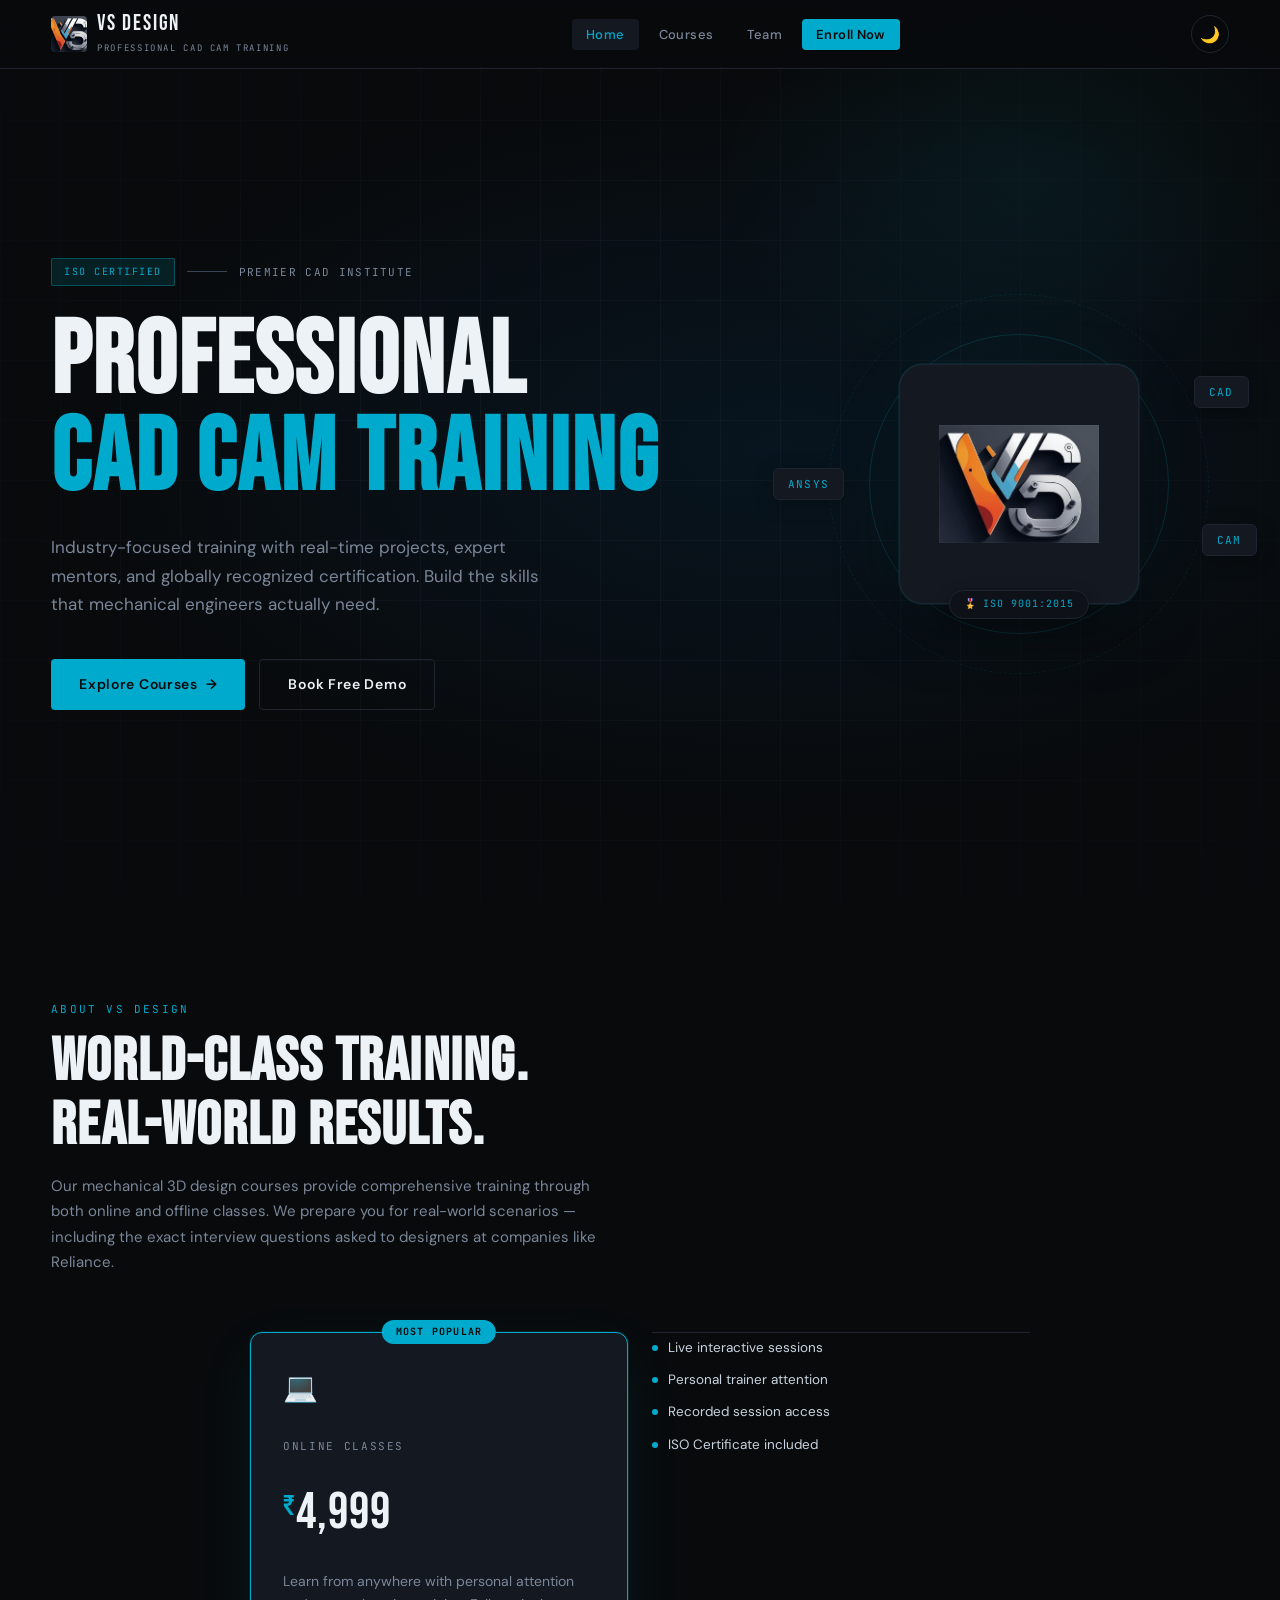
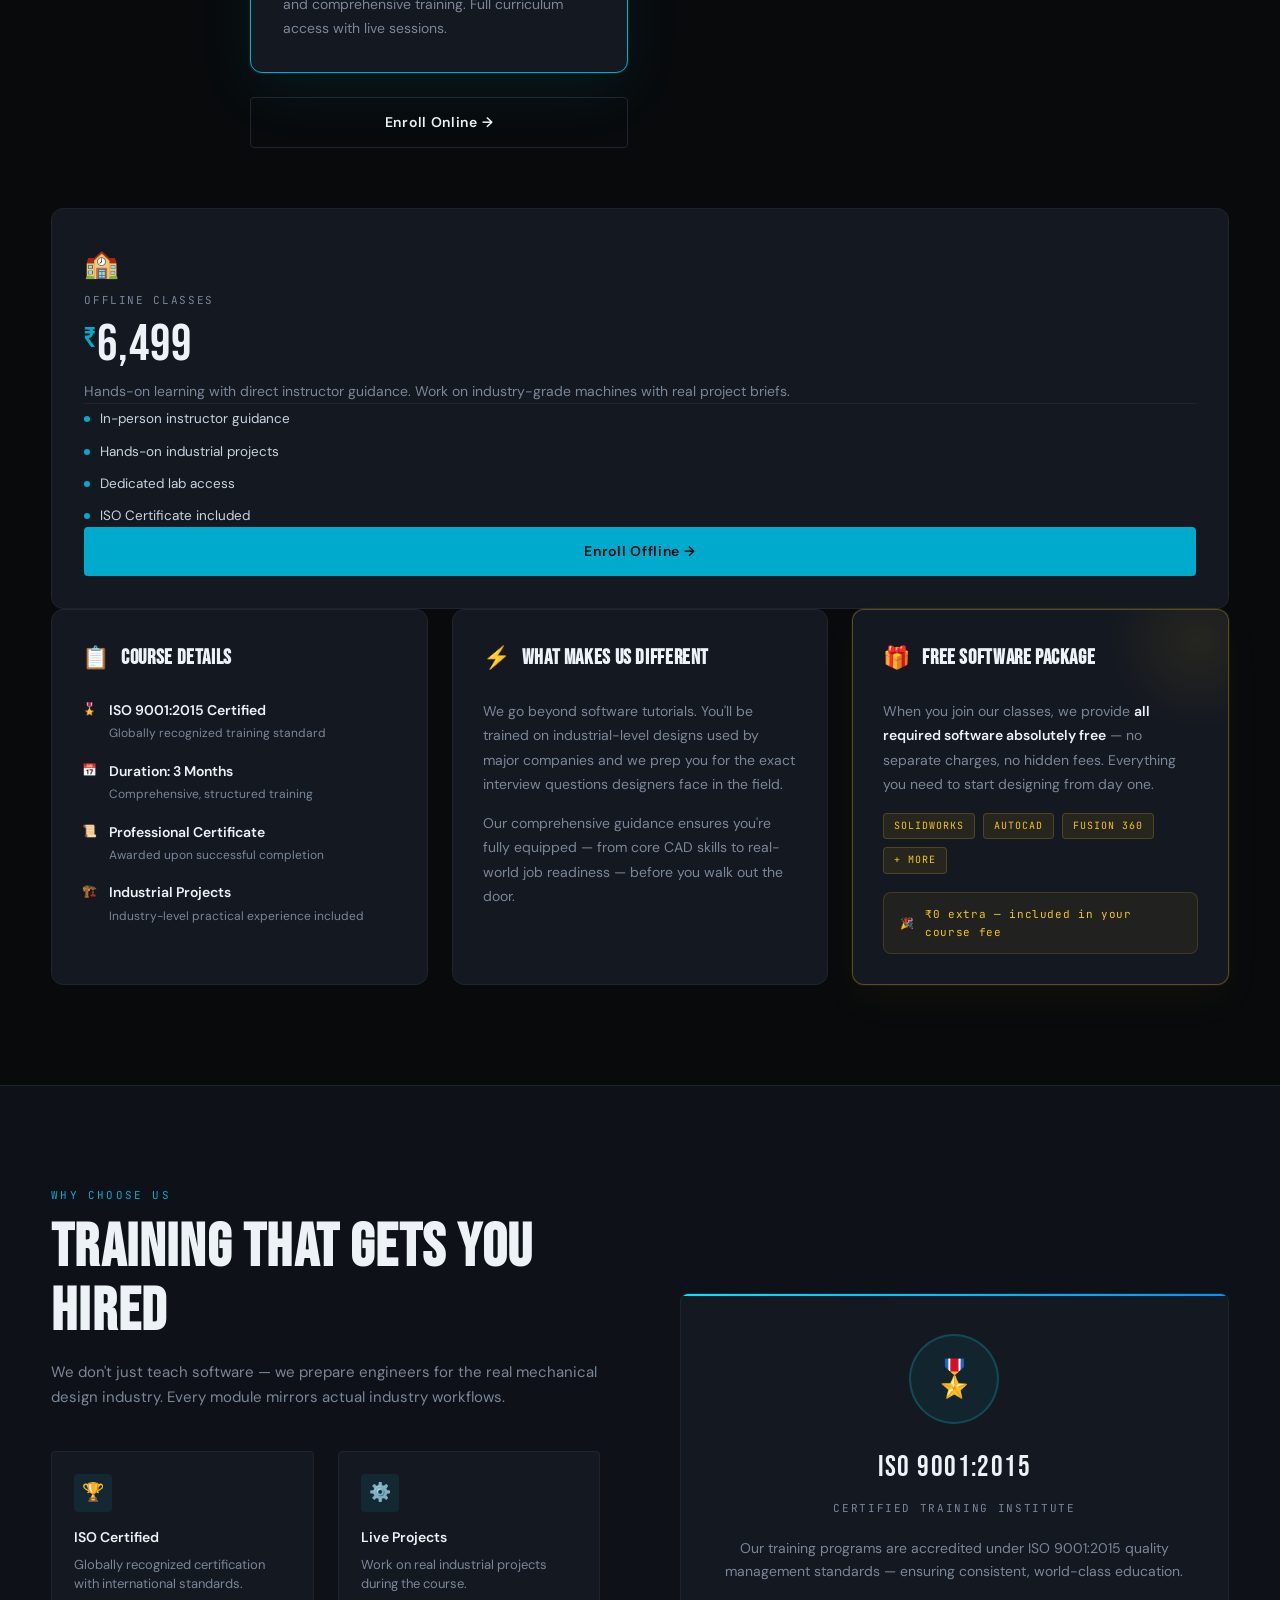
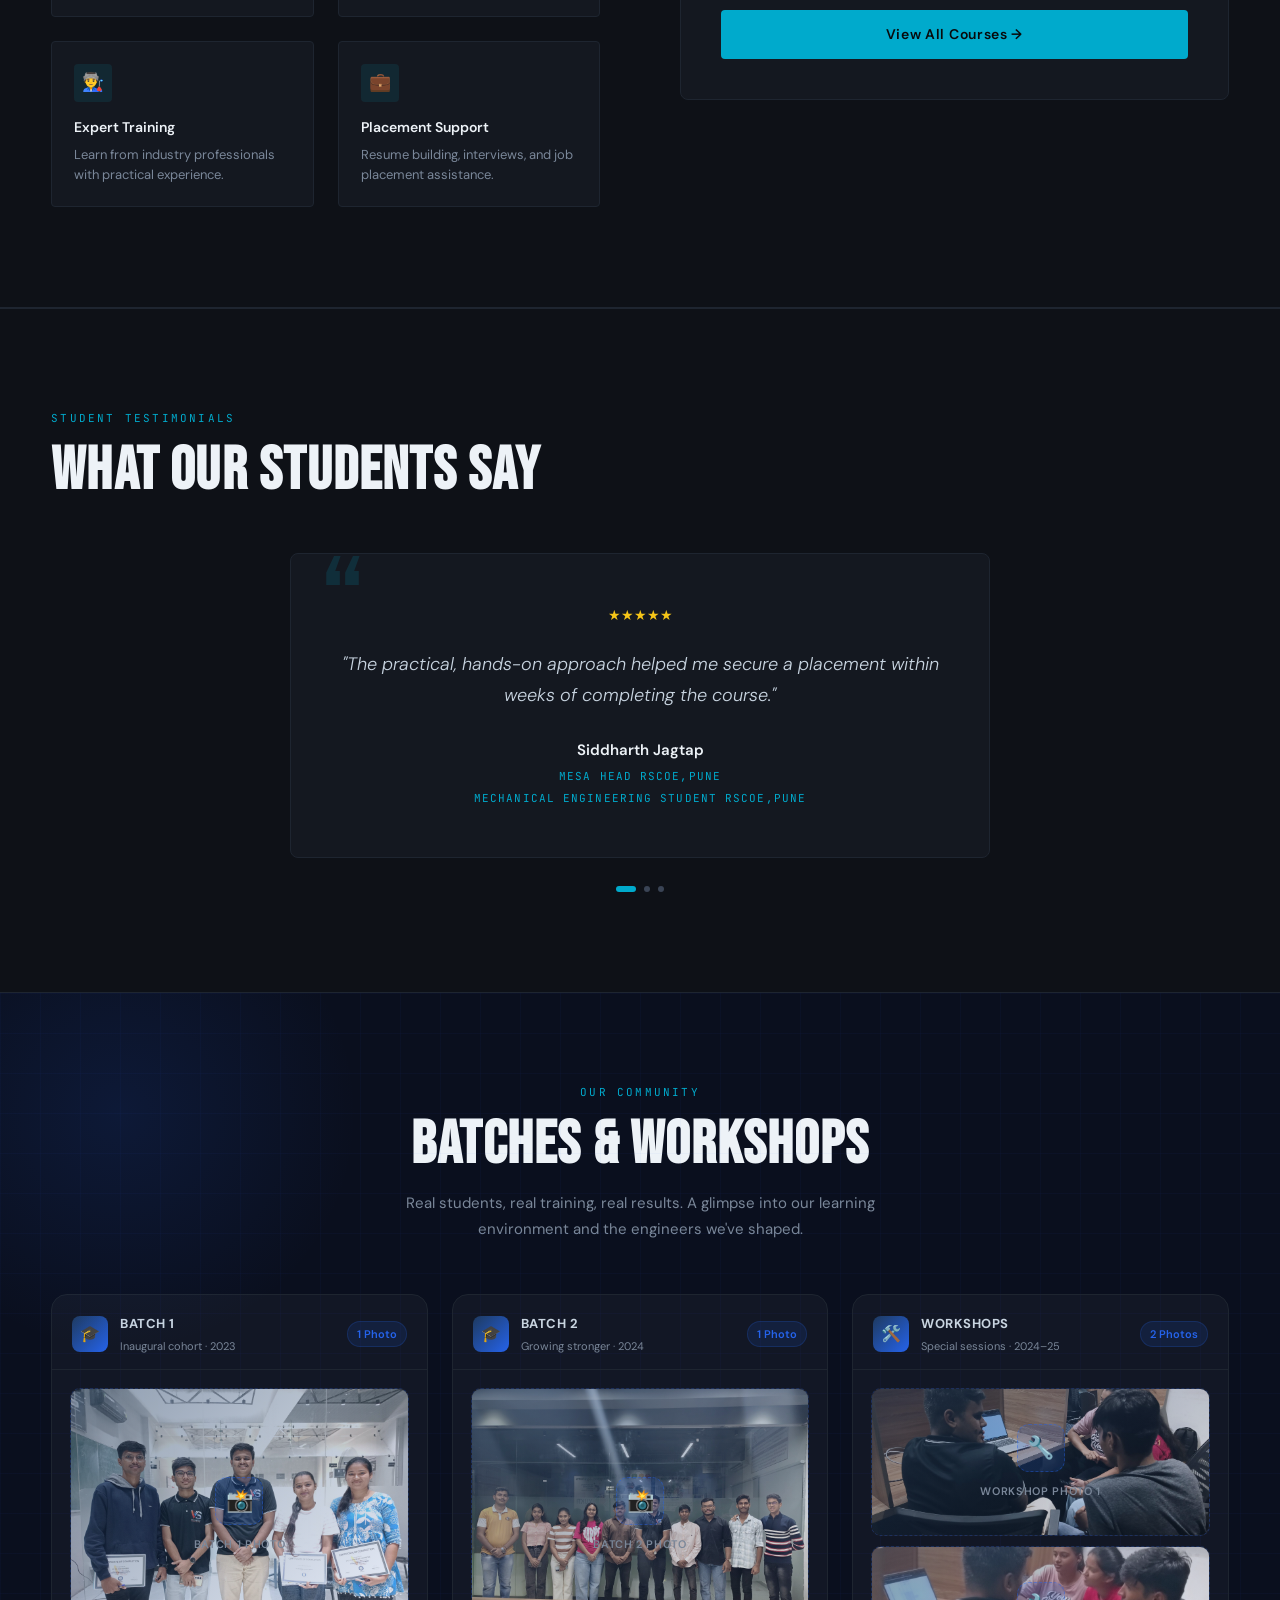
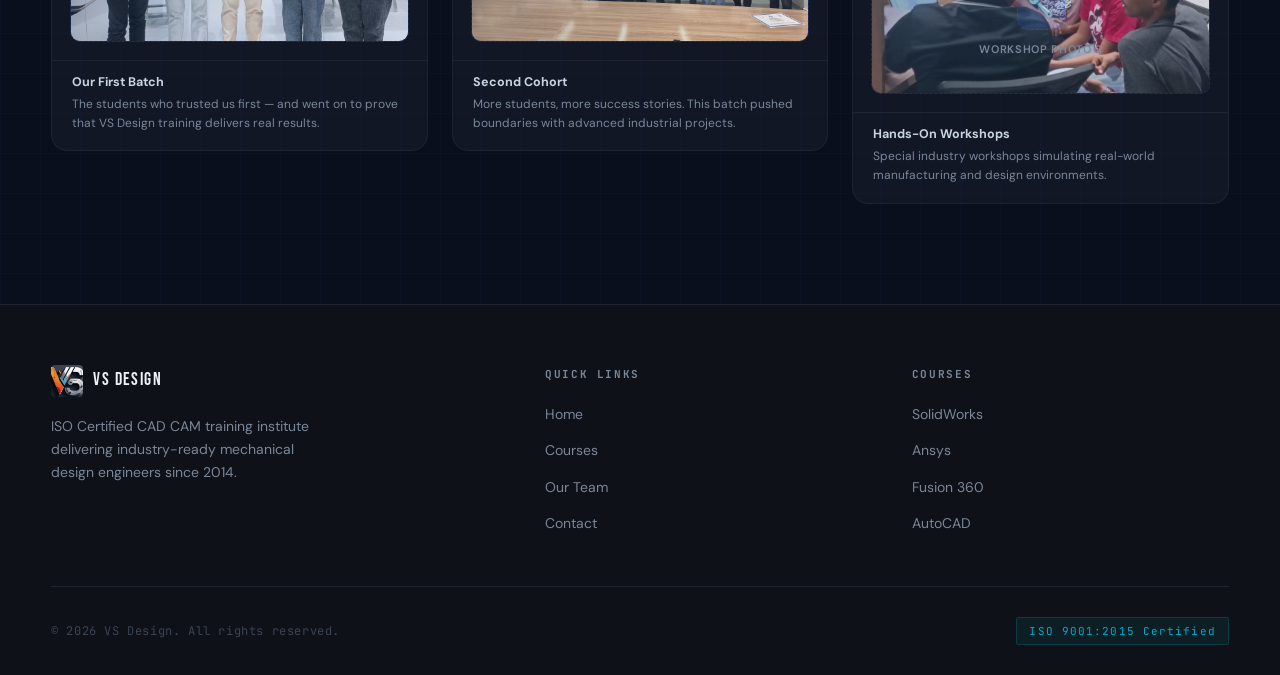
==== index.html @ f194b3b8 "Refactor pricing card structure in index.html" ====
<!DOCTYPE html>
<html lang="en">
<head>
  <meta charset="UTF-8">
  <title>VS Design | Professional CAD CAM Training</title>
  <meta name="viewport" content="width=device-width, initial-scale=1.0">
  <meta name="description" content="ISO Certified SolidWorks training institute. Master CAD design with industry experts. Practical, project-based learning.">
  <link rel="stylesheet" href="css/style.css">

  <style>
    /* ══════════════════════════════════════════════
       GALLERY SECTION — Batches & Workshops
    ══════════════════════════════════════════════ */
    .gallery-section {
      padding: 90px 0 100px;
      background: var(--bg, #0a0f1e);
      position: relative;
      overflow: hidden;
    }

    /* Subtle grid texture backdrop */
    .gallery-section::before {
      content: '';
      position: absolute;
      inset: 0;
      background-image:
        linear-gradient(rgba(37,99,235,0.04) 1px, transparent 1px),
        linear-gradient(90deg, rgba(37,99,235,0.04) 1px, transparent 1px);
      background-size: 40px 40px;
      pointer-events: none;
    }

    /* Accent glow */
    .gallery-section::after {
      content: '';
      position: absolute;
      top: -120px;
      left: -120px;
      width: 480px;
      height: 480px;
      background: radial-gradient(circle, rgba(37,99,235,0.12) 0%, transparent 70%);
      pointer-events: none;
    }

    .gallery-header {
      text-align: center;
      margin-bottom: 52px;
    }

    /* ─── Horizontal 3-column track ─── */
    .gallery-track {
      display: grid;
      grid-template-columns: 1fr 1fr 1fr;
      gap: 24px;
      align-items: start;
    }

    /* ─── Each column panel ─── */
    .gallery-panel {
      background: var(--card-bg, rgba(255,255,255,0.03));
      border: 1px solid var(--border, rgba(255,255,255,0.08));
      border-radius: 16px;
      overflow: hidden;
      transition: transform 0.35s ease, box-shadow 0.35s ease, border-color 0.35s ease;
      position: relative;
    }

    .gallery-panel:hover {
      transform: translateY(-6px);
      box-shadow: 0 24px 60px rgba(37,99,235,0.18);
      border-color: rgba(37,99,235,0.35);
    }

    .gallery-panel::before {
      content: '';
      position: absolute;
      top: 0; left: 0; right: 0;
      height: 3px;
      border-radius: 16px 16px 0 0;
      background: linear-gradient(90deg, #2563eb, #60a5fa);
      opacity: 0;
      transition: opacity 0.35s ease;
      z-index: 1;
    }
    .gallery-panel:hover::before { opacity: 1; }

    /* ─── Panel header bar ─── */
    .gallery-panel-head {
      display: flex;
      align-items: center;
      gap: 12px;
      padding: 18px 20px 14px;
      border-bottom: 1px solid var(--border, rgba(255,255,255,0.06));
    }

    .gallery-panel-icon {
      width: 36px;
      height: 36px;
      border-radius: 8px;
      background: linear-gradient(135deg, #1e3a5f, #2563eb);
      display: flex;
      align-items: center;
      justify-content: center;
      font-size: 16px;
      flex-shrink: 0;
    }

    .gallery-panel-meta { flex: 1; }

    .gallery-panel-title {
      font-size: 13px;
      font-weight: 700;
      color: var(--text, #f1f5f9);
      letter-spacing: 0.04em;
      text-transform: uppercase;
    }

    .gallery-panel-sub {
      font-size: 11px;
      color: var(--text-dim, #94a3b8);
      margin-top: 2px;
    }

    .gallery-panel-count {
      font-size: 11px;
      font-weight: 600;
      color: #2563eb;
      background: rgba(37,99,235,0.12);
      padding: 3px 9px;
      border-radius: 20px;
      border: 1px solid rgba(37,99,235,0.2);
      white-space: nowrap;
    }

    /* ─── Single image slot (Batch 1 & Batch 2) ─── */
    .gallery-single-slot {
      margin: 18px;
      border-radius: 10px;
      overflow: hidden;
      position: relative;
      aspect-ratio: 4/3;
      background: var(--card-bg, rgba(255,255,255,0.04));
      border: 1.5px dashed rgba(37,99,235,0.25);
    }

    .gallery-single-slot img {
      width: 100%;
      height: 100%;
      object-fit: cover;
      display: block;
      transition: transform 0.5s ease;
    }

    .gallery-panel:hover .gallery-single-slot img {
      transform: scale(1.04);
    }

    /* ─── Double image slots (Workshop) ─── */
    .gallery-double-slots {
      margin: 18px;
      display: flex;
      flex-direction: column;
      gap: 10px;
    }

    .gallery-double-slot {
      border-radius: 10px;
      overflow: hidden;
      position: relative;
      aspect-ratio: 16/7;
      background: var(--card-bg, rgba(255,255,255,0.04));
      border: 1.5px dashed rgba(37,99,235,0.25);
    }

    .gallery-double-slot img {
      width: 100%;
      height: 100%;
      object-fit: cover;
      display: block;
      transition: transform 0.5s ease;
    }

    .gallery-panel:hover .gallery-double-slot img {
      transform: scale(1.04);
    }

    /* ─── Placeholder (when no real image loaded) ─── */
    .img-placeholder {
      position: absolute;
      inset: 0;
      display: flex;
      flex-direction: column;
      align-items: center;
      justify-content: center;
      gap: 10px;
      background: linear-gradient(135deg,
        rgba(30,58,95,0.5) 0%,
        rgba(37,99,235,0.08) 100%);
    }

    .img-placeholder-icon {
      width: 48px;
      height: 48px;
      border-radius: 12px;
      background: rgba(37,99,235,0.15);
      border: 1.5px dashed rgba(37,99,235,0.4);
      display: flex;
      align-items: center;
      justify-content: center;
      font-size: 22px;
    }

    .img-placeholder-text {
      font-size: 11px;
      font-weight: 600;
      color: var(--text-dim, #94a3b8);
      text-align: center;
      letter-spacing: 0.06em;
      text-transform: uppercase;
    }

    .img-placeholder-hint {
      font-size: 10px;
      color: rgba(148,163,184,0.5);
      text-align: center;
    }

    /* ─── Panel footer caption ─── */
    .gallery-panel-caption {
      padding: 12px 20px 18px;
      font-size: 12px;
      color: var(--text-dim, #94a3b8);
      line-height: 1.55;
      border-top: 1px solid var(--border, rgba(255,255,255,0.05));
    }

    .gallery-panel-caption strong {
      color: var(--text, #f1f5f9);
      display: block;
      font-size: 12.5px;
      margin-bottom: 3px;
    }

    /* ─── Responsive ─── */
    @media (max-width: 900px) {
      .gallery-track {
        grid-template-columns: 1fr 1fr;
        gap: 18px;
      }
      .gallery-panel:last-child {
        grid-column: 1 / -1;
      }
      .gallery-double-slots {
        flex-direction: row;
      }
      .gallery-double-slot {
        flex: 1;
        aspect-ratio: 1/1;
      }
    }

    @media (max-width: 560px) {
      .gallery-track { grid-template-columns: 1fr; }
      .gallery-panel:last-child { grid-column: auto; }
      .gallery-double-slots { flex-direction: column; }
      .gallery-double-slot { aspect-ratio: 16/7; }
    }
  </style>
</head>
<body>

<!-- ─── Header ─── -->
<header>
  <div class="container nav-inner">
    <a href="index.html" class="logo">
      <img src="vsdesgn.jpg" alt="VS Design Logo" class="logo-img" onerror="this.style.display='none'; this.nextElementSibling.style.display='flex'">
      <div class="logo-mark" style="display:none">VS</div>
      <div>
        <span class="logo-text">VS DESIGN</span>
        <span class="logo-sub">Professional CAD CAM Training</span>
      </div>
    </a>
    <nav>
      <ul>
        <li><a href="index.html" class="active">Home</a></li>
        <li><a href="courses.html">Courses</a></li>
        <li><a href="team.html">Team</a></li>
        <li><a href="contact.html" class="nav-cta">Enroll Now</a></li>
      </ul>
    </nav>
    <button class="theme-toggle" aria-label="Toggle theme">
      <span class="icon-moon">🌙</span>
      <span class="icon-sun">☀️</span>
    </button>
    <button class="hamburger" aria-label="Toggle menu">
      <span></span><span></span><span></span>
    </button>
  </div>
</header>

<!-- ─── Hero ─── -->
<section class="hero">
  <div class="hero-bg"></div>
  <div class="hero-grid"></div>
  <div class="container hero-layout">
    <div class="hero-content">
      <div class="hero-eyebrow">
        <span class="eyebrow-badge">ISO Certified</span>
        <div class="eyebrow-line"></div>
        <span class="eyebrow-text">Premier CAD Institute</span>
      </div>
      <h1>Professional <br><span class="line2">CAD CAM Training</span></h1>
      <p class="hero-desc">Industry-focused training with real-time projects, expert mentors, and globally recognized certification. Build the skills that mechanical engineers actually need.</p>
      <div class="hero-actions">
        <a href="courses.html" class="btn btn-primary">Explore Courses <span>→</span></a>
        <a href="contact.html" class="btn btn-outline">Book Free Demo</a>
      </div>

    </div>
    <div class="hero-logo-panel">
      <div class="hero-logo-ring hero-logo-ring--outer"></div>
      <div class="hero-logo-ring hero-logo-ring--mid"></div>
      <div class="hero-logo-card">
        <img src="vsdesgn.jpg" alt="VS Design Company Logo" class="hero-logo-img" onerror="this.style.display='none'; this.nextElementSibling.style.display='flex'">
        <div class="hero-logo-fallback" style="display:none">
          <span class="hero-logo-initials">VS</span>
          <span class="hero-logo-name">DESIGN</span>
        </div>
        <div class="hero-logo-badge"><span>🎖️</span><span>ISO 9001:2015</span></div>
      </div>
      <div class="hero-chip hero-chip--1">CAD</div>
      <div class="hero-chip hero-chip--2">CAM</div>
      <div class="hero-chip hero-chip--3">Ansys</div>
    </div>
  </div>
</section>

<!-- ─── About VS Design ─── -->
<section class="about-section">
  <div class="container">
    <div class="about-header fade-up">
      <span class="section-label">About VS Design</span>
      <h2 class="section-title">World-Class Training.<br>Real-World Results.</h2>
      <p class="section-desc" style="margin-top:16px;">Our mechanical 3D design courses provide comprehensive training through both online and offline classes. We prepare you for real-world scenarios — including the exact interview questions asked to designers at companies like Reliance.</p>
    </div>
    <div class="pricing-grid">
        <div class="pricing-card pricing-card--featured fade-up" data-delay="120">
        <div class="pricing-popular-badge">Most Popular</div>
          <div class="pricing-mode-icon">💻</div>
          <div class="pricing-mode">Online Classes</div>
          <div class="pricing-amount"><span class="pricing-currency">₹</span>4,999</div>
          <p class="pricing-desc">Learn from anywhere with personal attention and comprehensive training. Full curriculum access with live sessions.</p>
        </div>
        <ul class="pricing-perks">
          <li><span class="perk-dot"></span>Live interactive sessions</li>
          <li><span class="perk-dot"></span>Personal trainer attention</li>
          <li><span class="perk-dot"></span>Recorded session access</li>
          <li><span class="perk-dot"></span>ISO Certificate included</li>
        </ul>
        <a href="contact.html" class="btn btn-outline" style="width:100%;justify-content:center;margin-top:auto;">Enroll Online →</a>
      </div>
    <div class="pricing-card fade-up" data-delay="0">
        <div class="pricing-card-top">
        <div class="pricing-card-top">
          <div class="pricing-mode-icon">🏫</div>
          <div class="pricing-mode">Offline Classes</div>
          <div class="pricing-amount"><span class="pricing-currency">₹</span>6,499</div>
          <p class="pricing-desc">Hands-on learning with direct instructor guidance. Work on industry-grade machines with real project briefs.</p>
        </div>
        <ul class="pricing-perks">
          <li><span class="perk-dot"></span>In-person instructor guidance</li>
          <li><span class="perk-dot"></span>Hands-on industrial projects</li>
          <li><span class="perk-dot"></span>Dedicated lab access</li>
          <li><span class="perk-dot"></span>ISO Certificate included</li>
        </ul>
        <a href="contact.html" class="btn btn-primary" style="width:100%;justify-content:center;margin-top:auto;">Enroll Offline →</a>
      </div>
    </div>
    <div class="about-details-grid">
      <div class="about-detail-card fade-up" data-delay="0">
        <div class="detail-card-header">
          <span class="detail-card-icon">📋</span>
          <h3>Course Details</h3>
        </div>
        <ul class="detail-list">
          <li><span class="detail-icon">🎖️</span><div><strong>ISO 9001:2015 Certified</strong><span>Globally recognized training standard</span></div></li>
          <li><span class="detail-icon">📅</span><div><strong>Duration: 3 Months</strong><span>Comprehensive, structured training</span></div></li>
          <li><span class="detail-icon">📜</span><div><strong>Professional Certificate</strong><span>Awarded upon successful completion</span></div></li>
          <li><span class="detail-icon">🏗️</span><div><strong>Industrial Projects</strong><span>Industry-level practical experience included</span></div></li>
        </ul>
      </div>
      <div class="about-detail-card fade-up" data-delay="120">
        <div class="detail-card-header">
          <span class="detail-card-icon">⚡</span>
          <h3>What Makes Us Different</h3>
        </div>
        <p class="detail-para">We go beyond software tutorials. You'll be trained on industrial-level designs used by major companies  and we prep you for the exact interview questions designers face in the field.</p>
        <p class="detail-para" style="margin-top:14px;">Our comprehensive guidance ensures you're fully equipped — from core CAD skills to real-world job readiness — before you walk out the door.</p>
      </div>
      <div class="about-detail-card about-bonus-card fade-up" data-delay="240">
        <div class="bonus-glow"></div>
        <div class="detail-card-header">
          <span class="detail-card-icon">🎁</span>
          <h3>Free Software Package</h3>
        </div>
        <p class="detail-para">When you join our classes, we provide <strong>all required software absolutely free</strong> — no separate charges, no hidden fees. Everything you need to start designing from day one.</p>
        <div class="bonus-tags">
          <span>SolidWorks</span><span>AutoCAD</span><span>Fusion 360</span><span>+ More</span>
        </div>
        <div class="bonus-highlight">
          <span>🎉</span>
          <span>₹0 extra — included in your course fee</span>
        </div>
      </div>
    </div>
  </div>
</section>

<!-- ─── Why Choose ─── -->
<section class="why-section">
  <div class="container">
    <div class="why-grid">
      <div>
        <span class="section-label">Why Choose Us</span>
        <h2 class="section-title">Training That Gets You Hired</h2>
        <p class="section-desc" style="margin-top:16px;">We don't just teach software — we prepare engineers for the real mechanical design industry. Every module mirrors actual industry workflows.</p>
        <div class="why-features">
          <div class="feature-item fade-up" data-delay="0">
            <div class="feature-icon">🏆</div>
            <div class="feature-title">ISO Certified</div>
            <div class="feature-desc">Globally recognized certification with international standards.</div>
          </div>
          <div class="feature-item fade-up" data-delay="100">
            <div class="feature-icon">⚙️</div>
            <div class="feature-title">Live Projects</div>
            <div class="feature-desc">Work on real industrial projects during the course.</div>
          </div>
          <div class="feature-item fade-up" data-delay="200">
            <div class="feature-icon">👨‍🏭</div>
            <div class="feature-title">Expert Training</div>
            <div class="feature-desc">Learn from industry professionals with practical experience.</div>
          </div>
          <div class="feature-item fade-up" data-delay="300">
            <div class="feature-icon">💼</div>
            <div class="feature-title">Placement Support</div>
            <div class="feature-desc">Resume building, interviews, and job placement assistance.</div>
          </div>
        </div>
      </div>
      <div class="why-visual fade-up">
        <div class="iso-card">
          <div class="iso-badge">🎖️</div>
          <div class="iso-title">ISO 9001:2015</div>
          <div class="iso-subtitle">Certified Training Institute</div>
          <p style="color:var(--text-dim); font-size:14px; margin-top:20px; line-height:1.6;">Our training programs are accredited under ISO 9001:2015 quality management standards — ensuring consistent, world-class education.</p>
          <a href="courses.html" class="btn btn-primary" style="margin-top:28px; width:100%; justify-content:center;">View All Courses →</a>
        </div>
      </div>
    </div>
  </div>
</section>

<!-- ─── Reviews ─── -->
<section class="reviews-section">
  <div class="container">
    <span class="section-label">Student Testimonials</span>
    <h2 class="section-title">What Our Students Say</h2>
    <div class="reviews-wrapper">
      <div class="review-track">
        <div class="review active">
          <div class="review-card">
            <div class="review-stars">★★★★★</div>
            <p class="review-text">"The practical, hands-on approach helped me secure a placement within weeks of completing the course."</p>
            <div class="review-author">Siddharth Jagtap</div>
            <div class="review-role">MESA Head RSCOE,Pune</div>
            <div class="review-role">Mechanical Engineering Student RSCOE,Pune</div>
          </div>
        </div>
        <div class="review">
          <div class="review-card">
            <div class="review-stars">★★★★★</div>
            <p class="review-text">"Highly professional trainers and a structured curriculum. The real-world projects gave me the confidence to handle complex assemblies on the job from day one."</p>
            <div class="review-author">Sujal Kothimbire</div>
            <div class="review-role">Captain Team MechAgrinics RSCOE,Pune</div>
            <div class="review-role">Mechanical Engineering Student, Pune</div>
          </div>
        </div>
        <div class="review">
          <div class="review-card">
            <div class="review-stars">★★★★★</div>
            <p class="review-text">"The ISO certification and real project training made a huge difference in my resume. Companies immediately recognize the VS Design stamp of quality."</p>
            <div class="review-author">Priyanka Ravate</div>
            <div class="review-role">Mechanical Engineering Student, Pune</div>
          </div>
        </div>
      </div>
      <div class="review-dots">
        <button class="review-dot active" aria-label="Review 1"></button>
        <button class="review-dot" aria-label="Review 2"></button>
        <button class="review-dot" aria-label="Review 3"></button>
      </div>
    </div>
  </div>
</section>

<!-- ════════════════════════════════════════════════
     GALLERY — Batches & Workshops
════════════════════════════════════════════════ -->
<section class="gallery-section">
  <div class="container">

    <div class="gallery-header fade-up">
      <span class="section-label">Our Community</span>
      <h2 class="section-title">Batches &amp; Workshops</h2>
      <p class="section-desc" style="margin-top:14px;max-width:520px;margin-left:auto;margin-right:auto;">
        Real students, real training, real results. A glimpse into our learning environment and the engineers we've shaped.
      </p>
    </div>

    <div class="gallery-track">

      <!-- ── BATCH 1 ── -->
      <div class="gallery-panel fade-up" data-delay="0">
        <div class="gallery-panel-head">
          <div class="gallery-panel-icon">🎓</div>
          <div class="gallery-panel-meta">
            <div class="gallery-panel-title">Batch 1</div>
            <div class="gallery-panel-sub">Inaugural cohort · 2023</div>
          </div>
          <span class="gallery-panel-count">1 Photo</span>
        </div>

        <div class="gallery-single-slot">
          <!-- 👉 Replace "batch1.jpg" with your actual image filename -->
          <img src="batch1.jpeg" alt="VS Design Batch 1 Students"
               onerror="this.style.display='none'; this.nextElementSibling.style.display='flex'">
          <div class="img-placeholder">
            <div class="img-placeholder-icon">📸</div>
            <div class="img-placeholder-text">Batch 1 Photo</div>
            
          </div>
        </div>

        <div class="gallery-panel-caption">
          <strong>Our First Batch</strong>
          The students who trusted us first — and went on to prove that VS Design training delivers real results.
        </div>
      </div>

      <!-- ── BATCH 2 ── -->
      <div class="gallery-panel fade-up" data-delay="120">
        <div class="gallery-panel-head">
          <div class="gallery-panel-icon">🎓</div>
          <div class="gallery-panel-meta">
            <div class="gallery-panel-title">Batch 2</div>
            <div class="gallery-panel-sub">Growing stronger · 2024</div>
          </div>
          <span class="gallery-panel-count">1 Photo</span>
        </div>

        <div class="gallery-single-slot">
          <!-- 👉 Replace "batch2.jpg" with your actual image filename -->
          <img src="batch2.jpeg" alt="VS Design Batch 2 Students"
               onerror="this.style.display='none'; this.nextElementSibling.style.display='flex'">
          <div class="img-placeholder">
            <div class="img-placeholder-icon">📸</div>
            <div class="img-placeholder-text">Batch 2 Photo</div>
          </div>
        </div>

        <div class="gallery-panel-caption">
          <strong>Second Cohort</strong>
          More students, more success stories. This batch pushed boundaries with advanced industrial projects.
        </div>
      </div>

      <!-- ── WORKSHOPS ── -->
      <div class="gallery-panel fade-up" data-delay="240">
        <div class="gallery-panel-head">
          <div class="gallery-panel-icon">🛠️</div>
          <div class="gallery-panel-meta">
            <div class="gallery-panel-title">Workshops</div>
            <div class="gallery-panel-sub">Special sessions · 2024–25</div>
          </div>
          <span class="gallery-panel-count">2 Photos</span>
        </div>

        <div class="gallery-double-slots">
          <!-- 👉 Replace "workshop1.jpg" with your actual image filename -->
          <div class="gallery-double-slot">
            <img src="workshopimg.jpeg" alt="VS Design Workshop Session 1"
                 onerror="this.style.display='none'; this.nextElementSibling.style.display='flex'">
            <div class="img-placeholder">
              <div class="img-placeholder-icon">🔧</div>
              <div class="img-placeholder-text">Workshop Photo 1</div>
            </div>
          </div>

          <!-- 👉 Replace "workshop2.jpg" with your actual image filename -->
          <div class="gallery-double-slot">
            <img src="workshopimg2.jpeg" alt="VS Design Workshop Session 2"
                 onerror="this.style.display='none'; this.nextElementSibling.style.display='flex'">
            <div class="img-placeholder">
              <div class="img-placeholder-icon">🔧</div>
              <div class="img-placeholder-text">Workshop Photo 2</div>
            </div>
          </div>
        </div>

        <div class="gallery-panel-caption">
          <strong>Hands-On Workshops</strong>
          Special industry workshops simulating real-world manufacturing and design environments.
        </div>
      </div>

    </div><!-- /gallery-track -->

  </div>
</section>
<!-- /GALLERY -->

<!-- ─── Footer ─── -->
<footer>
  <div class="container">
    <div class="footer-grid">
      <div class="footer-brand">
        <div class="logo">
          <img src="vsdesgn.jpg" alt="VS Design" class="logo-img" style="width:32px;height:32px;" onerror="this.style.display='none'; this.nextElementSibling.style.display='flex'">
          <div class="logo-mark" style="display:none;width:32px;height:32px;font-size:15px;">VS</div>
          <div><span class="logo-text" style="font-size:18px;">VS DESIGN</span></div>
        </div>
        <p>ISO Certified CAD CAM training institute delivering industry-ready mechanical design engineers since 2014.</p>
      </div>
      <div class="footer-col">
        <h4>Quick Links</h4>
        <ul>
          <li><a href="index.html">Home</a></li>
          <li><a href="courses.html">Courses</a></li>
          <li><a href="team.html">Our Team</a></li>
          <li><a href="contact.html">Contact</a></li>
        </ul>
      </div>
      <div class="footer-col">
        <h4>Courses</h4>
        <ul>
          <li><a href="courses.html">SolidWorks</a></li>
          <li><a href="courses.html">Ansys</a></li>
          <li><a href="courses.html">Fusion 360</a></li>
          <li><a href="courses.html">AutoCAD</a></li>
        </ul>
      </div>
    </div>
    <div class="footer-bottom">
      <span class="footer-copy">© 2026 VS Design. All rights reserved.</span>
      <span class="footer-iso">ISO 9001:2015 Certified</span>
    </div>
  </div>
</footer>

<script src="js/script.js"></script>
</body>
</html>
---- css/style.css ----
/* =============================================
   VS DESIGN — Production CSS
   Aesthetic: Industrial Precision / Engineering
   ============================================= */

@import url('https://fonts.googleapis.com/css2?family=Bebas+Neue&family=DM+Sans:ital,opsz,wght@0,9..40,300;0,9..40,400;0,9..40,500;0,9..40,600;1,9..40,300&family=JetBrains+Mono:wght@400;500&display=swap');

/* ─── CSS Variables — Dark Mode (default) ─── */
:root {
  --black:    #080A0C;
  --dark:     #0E1117;
  --surface:  #141820;
  --border:   #1E2530;
  --muted:    #3A4455;
  --text-dim: #7A8799;
  --text:     #C8D4E0;
  --white:    #EDF2F7;
  --accent:   #00AACC;
  --accent2:  #FF6B35;
  --gold:     #F5C518;
  --gradient: linear-gradient(135deg, #00E5FF 0%, #0094FF 100%);
  --font-display: 'Bebas Neue', sans-serif;
  --font-body:    'DM Sans', sans-serif;
  --font-mono:    'JetBrains Mono', monospace;
  --radius:   4px;
  --transition: 0.3s cubic-bezier(0.4, 0, 0.2, 1);
  /* Header bg (used inline for glass effect) */
  --header-bg: rgba(8, 10, 12, 0.92);
}

/* ─── Light Mode Variables ─── */
[data-theme="light"] {
  --black:    #F0F4F8;
  --dark:     #E2E8F0;
  --surface:  #FFFFFF;
  --border:   #CBD5E1;
  --muted:    #94A3B8;
  --text-dim: #64748B;
  --text:     #334155;
  --white:    #0F172A;
  --accent:   #0284C7;
  --accent2:  #EA580C;
  --gold:     #D97706;
  --gradient: linear-gradient(135deg, #0284C7 0%, #0EA5E9 100%);
  --header-bg: rgba(240, 244, 248, 0.92);
}

[data-theme="light"] header {
  background: var(--header-bg) !important;
  border-bottom-color: var(--border);
}

[data-theme="light"] .hero-bg {
  background:
    radial-gradient(ellipse 80% 60% at 60% 50%, rgba(2,132,199,0.07) 0%, transparent 70%),
    radial-gradient(ellipse 40% 40% at 80% 20%, rgba(14,165,233,0.05) 0%, transparent 60%),
    var(--black);
}

[data-theme="light"] .hero-grid {
  opacity: 0.2;
}

[data-theme="light"] .btn-outline {
  color: var(--text);
  border-color: var(--border);
}

[data-theme="light"] .btn-outline:hover {
  color: var(--accent);
  border-color: var(--accent);
}

[data-theme="light"] .btn-primary:hover {
  background: var(--white);
  color: var(--surface);
}

[data-theme="light"] .iso-card {
  box-shadow: 0 4px 24px rgba(0,0,0,0.06);
}

[data-theme="light"] .team-placeholder {
  background: linear-gradient(135deg, #E2E8F0, #CBD5E1);
  color: #94A3B8;
}

[data-theme="light"] .review-card {
  box-shadow: 0 4px 20px rgba(0,0,0,0.06);
}

[data-theme="light"] .course-card:hover,
[data-theme="light"] .team-card:hover,
[data-theme="light"] .feature-item:hover {
  box-shadow: 0 12px 40px rgba(2,132,199,0.12);
}

[data-theme="light"] .form-group input,
[data-theme="light"] .form-group textarea,
[data-theme="light"] .form-group select {
  background: var(--dark);
  color: var(--white);
}

[data-theme="light"] .form-group input::placeholder,
[data-theme="light"] .form-group textarea::placeholder {
  color: var(--muted);
}

[data-theme="light"] .form-group select option {
  background: var(--dark);
  color: var(--white);
}

[data-theme="light"] nav.open ul {
  background: var(--dark);
}

[data-theme="light"] .nav-cta {
  color: #fff !important;
}

/* ─── Theme Toggle Button ─── */
.theme-toggle {
  width: 38px;
  height: 38px;
  border-radius: 50%;
  border: 1.5px solid var(--border);
  background: transparent;
  color: var(--text-dim);
  cursor: pointer;
  display: flex;
  align-items: center;
  justify-content: center;
  font-size: 16px;
  transition: var(--transition);
  flex-shrink: 0;
  margin-left: 8px;
}

.theme-toggle:hover {
  border-color: var(--accent);
  color: var(--accent);
  transform: rotate(20deg);
}

/* Sun icon visible in dark mode, Moon in light */
.theme-toggle .icon-sun  { display: none; }
.theme-toggle .icon-moon { display: block; }

[data-theme="light"] .theme-toggle .icon-sun  { display: block; }
[data-theme="light"] .theme-toggle .icon-moon { display: none; }

/* ─── Reset ─── */
*, *::before, *::after {
  margin: 0; padding: 0;
  box-sizing: border-box;
}

html { scroll-behavior: smooth; }

body {
  background: var(--black);
  color: var(--text);
  font-family: var(--font-body);
  font-size: 16px;
  line-height: 1.65;
  overflow-x: hidden;
}

img { max-width: 100%; display: block; }
a { color: inherit; text-decoration: none; }

/* ─── Utility ─── */
.container {
  width: 92%;
  max-width: 1200px;
  margin: 0 auto;
}

.accent { color: var(--accent); }
.tag {
  display: inline-block;
  font-family: var(--font-mono);
  font-size: 11px;
  letter-spacing: 0.15em;
  text-transform: uppercase;
  color: var(--accent);
  border: 1px solid var(--accent);
  padding: 3px 10px;
  border-radius: 2px;
  margin-bottom: 16px;
}

.btn {
  display: inline-flex;
  align-items: center;
  gap: 8px;
  padding: 13px 28px;
  font-family: var(--font-body);
  font-size: 14px;
  font-weight: 600;
  letter-spacing: 0.05em;
  border-radius: var(--radius);
  transition: var(--transition);
  cursor: pointer;
  border: none;
}

.btn-primary {
  background: var(--accent);
  color: var(--black);
}
.btn-primary:hover {
  background: #fff;
  transform: translateY(-2px);
  box-shadow: 0 8px 30px rgba(0,229,255,0.3);
}

.btn-outline {
  background: transparent;
  color: var(--white);
  border: 1.5px solid var(--border);
}
.btn-outline:hover {
  border-color: var(--accent);
  color: var(--accent);
  transform: translateY(-2px);
}

.section-label {
  font-family: var(--font-mono);
  font-size: 11px;
  letter-spacing: 0.2em;
  text-transform: uppercase;
  color: var(--accent);
  display: block;
  margin-bottom: 12px;
}

.section-title {
  font-family: var(--font-display);
  font-size: clamp(2.2rem, 5vw, 3.8rem);
  color: var(--white);
  line-height: 1.05;
  letter-spacing: 0.02em;
}

.section-desc {
  color: var(--text-dim);
  font-size: 15px;
  max-width: 560px;
  line-height: 1.7;
}

/* ─── Header / Nav ─── */
header {
  position: fixed;
  top: 0; left: 0; right: 0;
  z-index: 1000;
  background: var(--header-bg);
  backdrop-filter: blur(16px);
  -webkit-backdrop-filter: blur(16px);
  border-bottom: 1px solid var(--border);
  transition: var(--transition);
}

.nav-inner {
  display: flex;
  align-items: center;
  justify-content: space-between;
  height: 68px;
}

.logo {
  display: flex;
  align-items: center;
  gap: 10px;
}

.logo-mark {
  width: 36px;
  height: 36px;
  background: var(--gradient);
  border-radius: var(--radius);
  display: flex;
  align-items: center;
  justify-content: center;
  font-family: var(--font-display);
  font-size: 18px;
  color: var(--black);
  letter-spacing: 0;
  flex-shrink: 0;
}

.logo-img {
  width: 36px;
  height: 36px;
  border-radius: var(--radius);
  object-fit: cover;
}

.logo-text {
  font-family: var(--font-display);
  font-size: 22px;
  color: var(--white);
  letter-spacing: 0.08em;
  line-height: 1;
}

.logo-sub {
  font-family: var(--font-mono);
  font-size: 9px;
  color: var(--text-dim);
  letter-spacing: 0.18em;
  text-transform: uppercase;
  display: block;
  margin-top: 2px;
}

nav ul {
  display: flex;
  list-style: none;
  align-items: center;
  gap: 6px;
}

nav ul li a {
  font-size: 13px;
  font-weight: 500;
  color: var(--text-dim);
  padding: 7px 14px;
  border-radius: var(--radius);
  transition: var(--transition);
  letter-spacing: 0.03em;
}

nav ul li a:hover,
nav ul li a.active {
  color: var(--white);
  background: var(--surface);
}

nav ul li a.active {
  color: var(--accent);
}

.nav-cta {
  background: var(--accent) !important;
  color: var(--black) !important;
  font-weight: 600 !important;
}

.nav-cta:hover {
  background: #fff !important;
}

/* ─── Hamburger ─── */
.hamburger {
  display: none;
  flex-direction: column;
  gap: 5px;
  cursor: pointer;
  padding: 4px;
  background: none;
  border: none;
}
.hamburger span {
  width: 22px; height: 2px;
  background: var(--white);
  border-radius: 2px;
  transition: var(--transition);
  display: block;
}

/* ─── Hero ─── */
.hero {
  min-height: 100vh;
  display: flex;
  align-items: center;
  position: relative;
  padding-top: 68px;
  overflow: hidden;
}

/* Two-column hero layout */
.hero-layout {
  display: grid;
  grid-template-columns: 1fr 420px;
  gap: 60px;
  align-items: center;
  width: 92%;
  max-width: 1200px;
  margin: 0 auto;
}

.hero-bg {
  position: absolute;
  inset: 0;
  background:
    radial-gradient(ellipse 80% 60% at 60% 50%, rgba(0,148,255,0.08) 0%, transparent 70%),
    radial-gradient(ellipse 40% 40% at 80% 20%, rgba(0,229,255,0.06) 0%, transparent 60%),
    var(--black);
}

.hero-grid {
  position: absolute;
  inset: 0;
  background-image:
    linear-gradient(var(--border) 1px, transparent 1px),
    linear-gradient(90deg, var(--border) 1px, transparent 1px);
  background-size: 60px 60px;
  opacity: 0.4;
  mask-image: radial-gradient(ellipse 80% 80% at 50% 50%, black, transparent);
}

.hero-content {
  position: relative;
  z-index: 2;
  max-width: 680px;
}

/* ─── Hero Logo Panel (right side) ─── */
.hero-logo-panel {
  position: relative;
  z-index: 2;
  display: flex;
  align-items: center;
  justify-content: center;
  animation: fadeUp 0.8s 0.35s ease both;
}

/* Decorative rotating rings */
.hero-logo-ring {
  position: absolute;
  border-radius: 50%;
  border: 1px solid rgba(0,229,255,0.12);
  animation: spinRing 18s linear infinite;
  pointer-events: none;
}

.hero-logo-ring--outer {
  width: 380px;
  height: 380px;
  border-style: dashed;
  border-color: rgba(0,229,255,0.08);
  animation-duration: 28s;
}

.hero-logo-ring--mid {
  width: 300px;
  height: 300px;
  border-color: rgba(0,229,255,0.14);
  animation-direction: reverse;
  animation-duration: 20s;
}

@keyframes spinRing {
  from { transform: rotate(0deg); }
  to   { transform: rotate(360deg); }
}

/* Main card holding the logo */
.hero-logo-card {
  width: 240px;
  height: 240px;
  background: var(--surface);
  border: 1px solid var(--border);
  border-radius: 24px;
  display: flex;
  flex-direction: column;
  align-items: center;
  justify-content: center;
  gap: 16px;
  position: relative;
  box-shadow:
    0 0 0 1px rgba(0,229,255,0.08),
    0 24px 60px rgba(0,0,0,0.4),
    0 0 80px rgba(0,229,255,0.06);
  transition: var(--transition);
  overflow: visible;
}

.hero-logo-card::before {
  content: '';
  position: absolute;
  inset: -1px;
  border-radius: 24px;
  background: var(--gradient);
  z-index: -1;
  opacity: 0.2;
}

.hero-logo-card:hover {
  transform: translateY(-6px);
  box-shadow:
    0 0 0 1px rgba(0,229,255,0.2),
    0 32px 80px rgba(0,0,0,0.5),
    0 0 100px rgba(0,229,255,0.1);
}

/* Actual logo image inside the card */
.hero-logo-img {
  width: 160px;
  height: 160px;
  object-fit: contain;
  border-radius: 12px;
}

/* Fallback initials if image missing */
.hero-logo-fallback {
  flex-direction: column;
  align-items: center;
  gap: 4px;
}

.hero-logo-initials {
  font-family: var(--font-display);
  font-size: 5rem;
  line-height: 1;
  background: var(--gradient);
  -webkit-background-clip: text;
  -webkit-text-fill-color: transparent;
  background-clip: text;
}

.hero-logo-name {
  font-family: var(--font-mono);
  font-size: 11px;
  letter-spacing: 0.3em;
  color: var(--text-dim);
  text-transform: uppercase;
}

/* ISO badge pinned to bottom of card */
.hero-logo-badge {
  position: absolute;
  bottom: -16px;
  left: 50%;
  transform: translateX(-50%);
  background: var(--dark);
  border: 1px solid var(--border);
  border-radius: 20px;
  padding: 5px 14px;
  display: flex;
  align-items: center;
  gap: 6px;
  font-family: var(--font-mono);
  font-size: 10px;
  color: var(--accent);
  letter-spacing: 0.1em;
  white-space: nowrap;
  box-shadow: 0 4px 16px rgba(0,0,0,0.3);
}

/* Floating discipline chips */
.hero-chip {
  position: absolute;
  background: var(--surface);
  border: 1px solid var(--border);
  border-radius: 6px;
  padding: 6px 14px;
  font-family: var(--font-mono);
  font-size: 11px;
  letter-spacing: 0.12em;
  text-transform: uppercase;
  color: var(--accent);
  box-shadow: 0 4px 20px rgba(0,0,0,0.3);
  animation: floatChip 3s ease-in-out infinite;
}

.hero-chip--1 {
  top: 12px;
  right: -20px;
  animation-delay: 0s;
}

.hero-chip--2 {
  bottom: 48px;
  right: -28px;
  animation-delay: 1s;
}

.hero-chip--3 {
  top: 50%;
  left: -36px;
  transform: translateY(-50%);
  animation-delay: 0.5s;
}

@keyframes floatChip {
  0%, 100% { transform: translateY(0); }
  50%       { transform: translateY(-7px); }
}

.hero-chip--3 {
  animation-name: floatChipLeft;
}

@keyframes floatChipLeft {
  0%, 100% { transform: translateY(-50%) translateX(0); }
  50%       { transform: translateY(-50%) translateX(-5px); }
}

/* Light mode adjustments for logo panel */
[data-theme="light"] .hero-logo-card {
  box-shadow:
    0 0 0 1px rgba(2,132,199,0.15),
    0 20px 50px rgba(0,0,0,0.12),
    0 0 60px rgba(2,132,199,0.08);
}

[data-theme="light"] .hero-logo-ring--outer {
  border-color: rgba(2,132,199,0.1);
}

[data-theme="light"] .hero-logo-ring--mid {
  border-color: rgba(2,132,199,0.15);
}

[data-theme="light"] .hero-logo-badge {
  box-shadow: 0 4px 16px rgba(0,0,0,0.1);
}

[data-theme="light"] .hero-chip {
  box-shadow: 0 4px 16px rgba(0,0,0,0.1);
}

.hero-eyebrow {
  display: flex;
  align-items: center;
  gap: 12px;
  margin-bottom: 28px;
  animation: fadeUp 0.7s ease both;
}

.eyebrow-badge {
  background: rgba(0,229,255,0.1);
  border: 1px solid rgba(0,229,255,0.25);
  color: var(--accent);
  font-family: var(--font-mono);
  font-size: 10px;
  letter-spacing: 0.15em;
  text-transform: uppercase;
  padding: 5px 12px;
  border-radius: 2px;
}

.eyebrow-line {
  width: 40px; height: 1px;
  background: var(--muted);
}

.eyebrow-text {
  font-family: var(--font-mono);
  font-size: 11px;
  color: var(--text-dim);
  letter-spacing: 0.12em;
  text-transform: uppercase;
}

.hero h1 {
  font-family: var(--font-display);
  font-size: clamp(3.5rem, 8vw, 7rem);
  color: var(--white);
  line-height: 0.95;
  letter-spacing: 0.02em;
  margin-bottom: 24px;
  animation: fadeUp 0.7s 0.1s ease both;
}

.hero h1 .line2 {
  color: var(--accent);
  display: block;
}

.hero-desc {
  font-size: 17px;
  color: var(--text-dim);
  max-width: 500px;
  margin-bottom: 40px;
  animation: fadeUp 0.7s 0.2s ease both;
  line-height: 1.7;
}

.hero-actions {
  display: flex;
  gap: 14px;
  flex-wrap: wrap;
  animation: fadeUp 0.7s 0.3s ease both;
}

.hero-stats {
  display: flex;
  gap: 40px;
  margin-top: 60px;
  padding-top: 40px;
  border-top: 1px solid var(--border);
  animation: fadeUp 0.7s 0.4s ease both;
  flex-wrap: wrap;
}

.stat-item {}

.stat-num {
  font-family: var(--font-display);
  font-size: 2.8rem;
  color: var(--white);
  line-height: 1;
  letter-spacing: 0.02em;
}

.stat-num span {
  color: var(--accent);
}

.stat-label {
  font-size: 12px;
  color: var(--text-dim);
  letter-spacing: 0.08em;
  text-transform: uppercase;
  margin-top: 4px;
  font-family: var(--font-mono);
}

/* ─── About / Why Strip ─── */
.why-section {
  padding: 100px 0;
  background: var(--dark);
  border-top: 1px solid var(--border);
  border-bottom: 1px solid var(--border);
}

.why-grid {
  display: grid;
  grid-template-columns: 1fr 1fr;
  gap: 80px;
  align-items: center;
}

.why-features {
  display: grid;
  grid-template-columns: 1fr 1fr;
  gap: 24px;
  margin-top: 40px;
}

.feature-item {
  padding: 22px;
  background: var(--surface);
  border: 1px solid var(--border);
  border-radius: var(--radius);
  transition: var(--transition);
}

.feature-item:hover {
  border-color: var(--accent);
  transform: translateY(-3px);
}

.feature-icon {
  width: 38px;
  height: 38px;
  background: rgba(0,229,255,0.08);
  border-radius: var(--radius);
  display: flex;
  align-items: center;
  justify-content: center;
  margin-bottom: 14px;
  font-size: 18px;
}

.feature-title {
  font-size: 14px;
  font-weight: 600;
  color: var(--white);
  margin-bottom: 6px;
}

.feature-desc {
  font-size: 13px;
  color: var(--text-dim);
  line-height: 1.5;
}

.why-visual {
  position: relative;
}

.iso-card {
  background: var(--surface);
  border: 1px solid var(--border);
  border-radius: 8px;
  padding: 40px;
  text-align: center;
  position: relative;
  overflow: hidden;
}

.iso-card::before {
  content: '';
  position: absolute;
  top: 0; left: 0; right: 0;
  height: 2px;
  background: var(--gradient);
}

.iso-badge {
  width: 90px;
  height: 90px;
  border-radius: 50%;
  background: rgba(0,229,255,0.06);
  border: 2px solid rgba(0,229,255,0.2);
  display: flex;
  align-items: center;
  justify-content: center;
  margin: 0 auto 20px;
  font-size: 36px;
}

.iso-title {
  font-family: var(--font-display);
  font-size: 1.8rem;
  color: var(--white);
  letter-spacing: 0.05em;
  margin-bottom: 8px;
}

.iso-subtitle {
  font-family: var(--font-mono);
  font-size: 11px;
  color: var(--text-dim);
  letter-spacing: 0.15em;
  text-transform: uppercase;
}

/* ─── Courses ─── */
.courses-section {
  padding: 100px 0;
}

.section-header {
  margin-bottom: 60px;
}

.section-header .section-desc {
  margin-top: 16px;
}

.course-grid {
  display: grid;
  grid-template-columns: repeat(auto-fit, minmax(300px, 1fr));
  gap: 24px;
}

.course-card {
  background: var(--surface);
  border: 1px solid var(--border);
  border-radius: 8px;
  overflow: hidden;
  transition: var(--transition);
  display: flex;
  flex-direction: column;
}

.course-card:hover {
  border-color: var(--accent);
  transform: translateY(-6px);
  box-shadow: 0 20px 60px rgba(0,229,255,0.08);
}

.course-card-top {
  padding: 28px 28px 0;
}

.course-level {
  font-family: var(--font-mono);
  font-size: 10px;
  letter-spacing: 0.15em;
  text-transform: uppercase;
  padding: 3px 10px;
  border-radius: 2px;
  display: inline-block;
  margin-bottom: 18px;
}

.level-beginner { background: rgba(0,229,255,0.1); color: var(--accent); }
.level-advanced { background: rgba(255,107,53,0.1); color: var(--accent2); }
.level-pro      { background: rgba(245,197,24,0.1); color: var(--gold); }

.course-card h3 {
  font-family: var(--font-display);
  font-size: 1.7rem;
  color: var(--white);
  letter-spacing: 0.03em;
  margin-bottom: 12px;
  line-height: 1.1;
}

.course-card p {
  font-size: 14px;
  color: var(--text-dim);
  line-height: 1.65;
}

.course-topics {
  list-style: none;
  margin-top: 18px;
  display: flex;
  flex-direction: column;
  gap: 8px;
}

.course-topics li {
  font-size: 13px;
  color: var(--text-dim);
  display: flex;
  align-items: center;
  gap: 8px;
}

.course-topics li::before {
  content: '';
  width: 5px;
  height: 5px;
  border-radius: 50%;
  background: var(--accent);
  flex-shrink: 0;
  opacity: 0.7;
}

.course-card-bottom {
  padding: 24px 28px 28px;
  margin-top: auto;
  display: flex;
  align-items: center;
  justify-content: space-between;
  border-top: 1px solid var(--border);
  margin-top: 24px;
}

.course-duration {
  display: flex;
  align-items: center;
  gap: 8px;
  font-family: var(--font-mono);
  font-size: 12px;
  color: var(--text-dim);
}

.course-arrow {
  width: 34px;
  height: 34px;
  border: 1px solid var(--border);
  border-radius: 50%;
  display: flex;
  align-items: center;
  justify-content: center;
  font-size: 14px;
  color: var(--text-dim);
  transition: var(--transition);
}

.course-card:hover .course-arrow {
  background: var(--accent);
  border-color: var(--accent);
  color: var(--black);
}

/* ─── Reviews ─── */
.reviews-section {
  padding: 100px 0;
  background: var(--dark);
  border-top: 1px solid var(--border);
  border-bottom: 1px solid var(--border);
}

.reviews-wrapper {
  position: relative;
  margin-top: 50px;
}

.review-track {
  overflow: hidden;
}

.review {
  display: none;
}

.review.active {
  display: block;
  animation: fadeIn 0.5s ease;
}

@keyframes fadeIn {
  from { opacity: 0; transform: translateY(10px); }
  to { opacity: 1; transform: translateY(0); }
}

.review-card {
  max-width: 700px;
  margin: 0 auto;
  text-align: center;
  padding: 50px 40px;
  background: var(--surface);
  border: 1px solid var(--border);
  border-radius: 8px;
  position: relative;
}

.review-card::before {
  content: '\201C';
  font-family: var(--font-display);
  font-size: 8rem;
  color: var(--accent);
  opacity: 0.15;
  position: absolute;
  top: -10px;
  left: 30px;
  line-height: 1;
}

.review-stars {
  display: flex;
  gap: 4px;
  justify-content: center;
  margin-bottom: 22px;
  font-size: 14px;
  color: var(--gold);
}

.review-text {
  font-size: 18px;
  color: var(--text);
  font-style: italic;
  line-height: 1.7;
  margin-bottom: 28px;
  font-weight: 300;
}

.review-author {
  font-weight: 600;
  color: var(--white);
  font-size: 15px;
}

.review-role {
  font-family: var(--font-mono);
  font-size: 11px;
  color: var(--accent);
  letter-spacing: 0.1em;
  text-transform: uppercase;
  margin-top: 4px;
}

.review-dots {
  display: flex;
  justify-content: center;
  gap: 8px;
  margin-top: 28px;
}

.review-dot {
  width: 6px;
  height: 6px;
  border-radius: 50%;
  background: var(--muted);
  cursor: pointer;
  transition: var(--transition);
  border: none;
  padding: 0;
}

.review-dot.active {
  background: var(--accent);
  width: 20px;
  border-radius: 3px;
}

/* ─── Team ─── */
.team-section {
  padding: 100px 0;
}

.team-grid {
  display: grid;
  grid-template-columns: repeat(auto-fit, minmax(280px, 1fr));
  gap: 28px;
  margin-top: 60px;
}

.team-card {
  background: var(--surface);
  border: 1px solid var(--border);
  border-radius: 8px;
  overflow: hidden;
  transition: var(--transition);
}

.team-card:hover {
  border-color: var(--accent);
  transform: translateY(-4px);
  box-shadow: 0 16px 50px rgba(0,229,255,0.07);
}

.team-img-wrap {
  position: relative;
  aspect-ratio: 4/3;
  overflow: hidden;
  background: var(--dark);
}

.team-img-wrap img {
  width: 100%;
  height: 100%;
  object-fit: cover;
  filter: grayscale(20%);
  transition: var(--transition);
}

.team-card:hover .team-img-wrap img {
  filter: grayscale(0%);
  transform: scale(1.03);
}

.team-placeholder {
  width: 100%;
  height: 100%;
  display: flex;
  align-items: center;
  justify-content: center;
  font-family: var(--font-display);
  font-size: 4rem;
  color: var(--muted);
  background: linear-gradient(135deg, var(--surface), var(--dark));
}

.team-info {
  padding: 24px;
}

.team-name {
  font-size: 17px;
  font-weight: 600;
  color: var(--white);
  margin-bottom: 5px;
}

.team-role {
  font-family: var(--font-mono);
  font-size: 11px;
  color: var(--accent);
  letter-spacing: 0.1em;
  text-transform: uppercase;
}

.team-exp {
  font-size: 13px;
  color: var(--text-dim);
  margin-top: 10px;
}

/* ─── Contact ─── */
.contact-section {
  padding: 100px 0;
}

.contact-grid {
  display: grid;
  grid-template-columns: 1fr 1.4fr;
  gap: 60px;
  align-items: start;
}

.contact-info h2 {
  font-family: var(--font-display);
  font-size: 2.4rem;
  color: var(--white);
  margin-bottom: 16px;
  line-height: 1.05;
}

.contact-info p {
  color: var(--text-dim);
  font-size: 15px;
  margin-bottom: 40px;
  line-height: 1.7;
}

.contact-item {
  display: flex;
  align-items: flex-start;
  gap: 16px;
  margin-bottom: 22px;
}

.contact-icon {
  width: 42px;
  height: 42px;
  background: rgba(0,229,255,0.08);
  border: 1px solid rgba(0,229,255,0.15);
  border-radius: var(--radius);
  display: flex;
  align-items: center;
  justify-content: center;
  font-size: 18px;
  flex-shrink: 0;
}

.contact-item-label {
  font-family: var(--font-mono);
  font-size: 10px;
  color: var(--text-dim);
  letter-spacing: 0.12em;
  text-transform: uppercase;
  margin-bottom: 3px;
}

.contact-item-value {
  font-size: 14px;
  color: var(--white);
}

.contact-form-wrap {
  background: var(--surface);
  border: 1px solid var(--border);
  border-radius: 8px;
  padding: 40px;
  position: relative;
  overflow: hidden;
}

.contact-form-wrap::before {
  content: '';
  position: absolute;
  top: 0; left: 0; right: 0;
  height: 2px;
  background: var(--gradient);
}

.form-row {
  display: grid;
  grid-template-columns: 1fr 1fr;
  gap: 16px;
}

.form-group {
  display: flex;
  flex-direction: column;
  gap: 7px;
  margin-bottom: 16px;
}

.form-group label {
  font-family: var(--font-mono);
  font-size: 11px;
  color: var(--text-dim);
  letter-spacing: 0.1em;
  text-transform: uppercase;
}

.form-group input,
.form-group textarea,
.form-group select {
  background: var(--dark);
  border: 1px solid var(--border);
  color: var(--white);
  padding: 12px 16px;
  font-family: var(--font-body);
  font-size: 14px;
  border-radius: var(--radius);
  transition: var(--transition);
  outline: none;
  width: 100%;
}

.form-group input::placeholder,
.form-group textarea::placeholder {
  color: var(--muted);
}

.form-group input:focus,
.form-group textarea:focus,
.form-group select:focus {
  border-color: var(--accent);
  box-shadow: 0 0 0 3px rgba(0,229,255,0.08);
}

.form-group textarea {
  resize: vertical;
  min-height: 120px;
}

.form-group select option {
  background: var(--dark);
}

#formMessage {
  margin-top: 16px;
  font-family: var(--font-mono);
  font-size: 12px;
  color: var(--accent);
  letter-spacing: 0.08em;
}

/* ─── Page Header ─── */
.page-header {
  padding-top: calc(68px + 60px);
  padding-bottom: 60px;
  background: var(--dark);
  border-bottom: 1px solid var(--border);
  position: relative;
  overflow: hidden;
}

.page-header::after {
  content: '';
  position: absolute;
  bottom: 0; left: 0; right: 0;
  height: 1px;
  background: linear-gradient(90deg, transparent, var(--accent), transparent);
}

.page-header-inner {
  position: relative;
  z-index: 2;
}

.page-header h1 {
  font-family: var(--font-display);
  font-size: clamp(2.5rem, 6vw, 5rem);
  color: var(--white);
  letter-spacing: 0.04em;
  margin-top: 12px;
}

.breadcrumb {
  display: flex;
  align-items: center;
  gap: 8px;
  font-family: var(--font-mono);
  font-size: 11px;
  color: var(--text-dim);
  letter-spacing: 0.1em;
  text-transform: uppercase;
}

.breadcrumb a { color: var(--text-dim); transition: var(--transition); }
.breadcrumb a:hover { color: var(--accent); }
.breadcrumb-sep { color: var(--muted); }
.breadcrumb-current { color: var(--accent); }

/* ─── Footer ─── */
footer {
  background: var(--dark);
  border-top: 1px solid var(--border);
  padding: 60px 0 30px;
}

.footer-grid {
  display: grid;
  grid-template-columns: 1.4fr 1fr 1fr;
  gap: 50px;
  padding-bottom: 50px;
  border-bottom: 1px solid var(--border);
  margin-bottom: 30px;
}

.footer-brand .logo {
  margin-bottom: 18px;
}

.footer-brand p {
  font-size: 14px;
  color: var(--text-dim);
  line-height: 1.65;
  max-width: 280px;
}

.footer-col h4 {
  font-family: var(--font-mono);
  font-size: 11px;
  letter-spacing: 0.15em;
  text-transform: uppercase;
  color: var(--text-dim);
  margin-bottom: 18px;
}

.footer-col ul {
  list-style: none;
  display: flex;
  flex-direction: column;
  gap: 10px;
}

.footer-col ul li a {
  font-size: 14px;
  color: var(--text-dim);
  transition: var(--transition);
}

.footer-col ul li a:hover {
  color: var(--accent);
  padding-left: 4px;
}

.footer-bottom {
  display: flex;
  justify-content: space-between;
  align-items: center;
  flex-wrap: wrap;
  gap: 10px;
}

.footer-copy {
  font-family: var(--font-mono);
  font-size: 12px;
  color: var(--muted);
  letter-spacing: 0.05em;
}

.footer-iso {
  font-family: var(--font-mono);
  font-size: 11px;
  color: var(--accent);
  background: rgba(0,229,255,0.06);
  border: 1px solid rgba(0,229,255,0.15);
  padding: 4px 12px;
  border-radius: 2px;
  letter-spacing: 0.1em;
}

/* ─── Course Tabs ─── */
.course-tabs {
  display: flex;
  gap: 10px;
  margin-bottom: 32px;
  flex-wrap: wrap;
}

.course-tab {
  display: flex;
  flex-direction: column;
  align-items: flex-start;
  gap: 3px;
  padding: 14px 20px;
  background: var(--surface);
  border: 1px solid var(--border);
  border-radius: 8px;
  cursor: pointer;
  transition: var(--transition);
  min-width: 140px;
  flex: 1;
  text-align: left;
}

.course-tab:hover {
  border-color: var(--muted);
  transform: translateY(-2px);
}

.course-tab.active {
  border-color: var(--accent);
  background: rgba(0,229,255,0.04);
  box-shadow: 0 4px 20px rgba(0,229,255,0.07);
}

.tab-icon { font-size: 20px; margin-bottom: 4px; }

.tab-name {
  font-family: var(--font-display);
  font-size: 1.15rem;
  color: var(--white);
  letter-spacing: 0.04em;
  line-height: 1;
}

.course-tab.active .tab-name { color: var(--accent); }

.tab-tag {
  font-family: var(--font-mono);
  font-size: 10px;
  color: var(--text-dim);
  letter-spacing: 0.1em;
  text-transform: uppercase;
}

/* ─── Course Panels ─── */
.course-panels { position: relative; }

.course-panel {
  display: none;
  animation: panelIn 0.35s ease both;
}

.course-panel.active { display: block; }

@keyframes panelIn {
  from { opacity: 0; transform: translateY(14px); }
  to   { opacity: 1; transform: translateY(0); }
}

.course-panel-layout {
  display: grid;
  grid-template-columns: 1fr 300px;
  gap: 40px;
  align-items: start;
  background: var(--surface);
  border: 1px solid var(--border);
  border-radius: 12px;
  padding: 48px;
  position: relative;
  overflow: hidden;
}

.course-panel-layout::before {
  content: '';
  position: absolute;
  top: 0; left: 0; right: 0;
  height: 2px;
  background: var(--gradient);
}

.course-panel-badge {
  display: inline-block;
  font-family: var(--font-mono);
  font-size: 10px;
  letter-spacing: 0.15em;
  text-transform: uppercase;
  padding: 4px 12px;
  border-radius: 3px;
  margin-bottom: 18px;
}

.course-panel-title {
  font-family: var(--font-display);
  font-size: clamp(2.2rem, 5vw, 3.5rem);
  color: var(--white);
  letter-spacing: 0.03em;
  line-height: 1;
  margin-bottom: 18px;
}

.course-panel-desc {
  font-size: 15px;
  color: var(--text-dim);
  line-height: 1.75;
  max-width: 540px;
  margin-bottom: 32px;
}

.course-panel-topics h4 {
  font-family: var(--font-mono);
  font-size: 11px;
  letter-spacing: 0.18em;
  text-transform: uppercase;
  color: var(--text-dim);
  margin-bottom: 14px;
}

.course-panel-topics ul {
  list-style: none;
  display: grid;
  grid-template-columns: 1fr 1fr;
  gap: 10px 24px;
}

.course-panel-topics ul li {
  font-size: 14px;
  color: var(--text);
  display: flex;
  align-items: center;
  gap: 10px;
}

.topic-bullet {
  width: 6px;
  height: 6px;
  border-radius: 50%;
  background: var(--accent);
  flex-shrink: 0;
}

/* Meta info card (right side) */
.course-meta-card {
  background: var(--dark);
  border: 1px solid var(--border);
  border-radius: 10px;
  padding: 24px;
  display: flex;
  flex-direction: column;
  gap: 18px;
}

.course-meta-item {
  display: flex;
  align-items: flex-start;
  gap: 12px;
}

.meta-icon { font-size: 18px; flex-shrink: 0; margin-top: 1px; }

.course-meta-item div {
  display: flex;
  flex-direction: column;
  gap: 2px;
}

.meta-label {
  font-family: var(--font-mono);
  font-size: 10px;
  letter-spacing: 0.12em;
  text-transform: uppercase;
  color: var(--text-dim);
}

.meta-val {
  font-size: 13.5px;
  color: var(--white);
  font-weight: 500;
}

.course-meta-divider {
  height: 1px;
  background: var(--border);
  margin: 2px 0;
}

/* ─── What You'll Learn ─── */
.learn-section {
  padding: 80px 0 20px;
  background: var(--dark);
  border-top: 1px solid var(--border);
  border-bottom: 1px solid var(--border);
}

.learn-header { margin-bottom: 48px; }

.learn-grid {
  display: grid;
  grid-template-columns: 1fr 1fr;
  gap: 28px;
}

.learn-card {
  background: var(--surface);
  border: 1px solid var(--border);
  border-radius: 12px;
  padding: 36px;
  transition: var(--transition);
}

.learn-card:hover { border-color: var(--muted); }

.learn-card-header {
  display: flex;
  align-items: center;
  gap: 14px;
  margin-bottom: 28px;
  padding-bottom: 20px;
  border-bottom: 1px solid var(--border);
}

.learn-card-icon { font-size: 26px; }

.learn-card-header h3 {
  font-family: var(--font-display);
  font-size: 1.5rem;
  color: var(--white);
  letter-spacing: 0.03em;
  line-height: 1.1;
}

/* Skills grid */
.learn-skills-grid {
  display: grid;
  grid-template-columns: 1fr 1fr;
  gap: 10px;
}

.learn-skill {
  display: flex;
  align-items: center;
  gap: 10px;
  padding: 10px 14px;
  background: var(--dark);
  border: 1px solid var(--border);
  border-radius: 6px;
  transition: var(--transition);
}

.learn-skill:hover {
  border-color: var(--accent);
  background: rgba(0,229,255,0.03);
}

.learn-skill span {
  font-size: 13px;
  color: var(--text);
  font-weight: 500;
}

.learn-skill::before {
  content: '';
  width: 5px;
  height: 5px;
  border-radius: 50%;
  background: var(--accent);
  flex-shrink: 0;
}

/* Benefits list */
.learn-benefits {
  display: flex;
  flex-direction: column;
  gap: 20px;
}

.learn-benefit-item {
  display: flex;
  gap: 18px;
  align-items: flex-start;
}

.benefit-num {
  font-family: var(--font-display);
  font-size: 1.6rem;
  color: var(--accent);
  opacity: 0.4;
  line-height: 1;
  flex-shrink: 0;
  width: 32px;
}

.learn-benefit-item strong {
  display: block;
  font-size: 14px;
  font-weight: 600;
  color: var(--white);
  margin-bottom: 3px;
}

.learn-benefit-item p {
  font-size: 13px;
  color: var(--text-dim);
  line-height: 1.55;
}

/* CTA Strip */
.courses-cta-strip {
  display: flex;
  align-items: center;
  justify-content: space-between;
  flex-wrap: wrap;
  gap: 24px;
  padding: 50px 40px;
  background: var(--surface);
  border: 1px solid var(--border);
  border-radius: 8px;
  position: relative;
  overflow: hidden;
}

/* Light mode adjustments */
[data-theme="light"] .course-tab.active {
  background: rgba(2,132,199,0.05);
  box-shadow: 0 4px 16px rgba(2,132,199,0.08);
}

[data-theme="light"] .learn-skill:hover {
  background: rgba(2,132,199,0.04);
}


.about-section {
  padding: 100px 0;
  background: var(--black);
}

.about-header {
  max-width: 640px;
  margin-bottom: 56px;
}

/* ─── Pricing Grid ─── */
.pricing-grid {
  display: grid;
  grid-template-columns: 1fr 1fr;
  gap: 24px;
  max-width: 780px;
  margin: 0 auto 60px;
}

.pricing-card {
  background: var(--surface);
  border: 1px solid var(--border);
  border-radius: 12px;
  padding: 32px;
  display: flex;
  flex-direction: column;
  gap: 22px;
  position: relative;
  transition: var(--transition);
}

.pricing-card:hover {
  transform: translateY(-4px);
  border-color: var(--muted);
}

.pricing-card--featured {
  border-color: var(--accent);
  box-shadow: 0 0 0 1px rgba(0,229,255,0.1), 0 20px 60px rgba(0,229,255,0.07);
}

.pricing-card--featured:hover {
  border-color: var(--accent);
  box-shadow: 0 0 0 1px rgba(0,229,255,0.2), 0 28px 70px rgba(0,229,255,0.1);
}

.pricing-popular-badge {
  position: absolute;
  top: -13px;
  left: 50%;
  transform: translateX(-50%);
  background: var(--accent);
  color: var(--black);
  font-family: var(--font-mono);
  font-size: 10px;
  font-weight: 700;
  letter-spacing: 0.12em;
  text-transform: uppercase;
  padding: 4px 14px;
  border-radius: 20px;
  white-space: nowrap;
}

.pricing-mode-icon {
  font-size: 28px;
  margin-bottom: 4px;
}

.pricing-mode {
  font-family: var(--font-mono);
  font-size: 11px;
  letter-spacing: 0.15em;
  text-transform: uppercase;
  color: var(--text-dim);
  margin-bottom: 10px;
}

.pricing-amount {
  font-family: var(--font-display);
  font-size: 3.2rem;
  color: var(--white);
  line-height: 1;
  letter-spacing: 0.02em;
}

.pricing-currency {
  font-size: 1.8rem;
  vertical-align: top;
  margin-top: 6px;
  display: inline-block;
  color: var(--accent);
}

.pricing-desc {
  font-size: 14px;
  color: var(--text-dim);
  line-height: 1.65;
  margin-top: 10px;
}

.pricing-perks {
  list-style: none;
  display: flex;
  flex-direction: column;
  gap: 10px;
  padding-top: 4px;
  border-top: 1px solid var(--border);
}

.pricing-perks li {
  font-size: 13.5px;
  color: var(--text);
  display: flex;
  align-items: center;
  gap: 10px;
}

.perk-dot {
  width: 6px;
  height: 6px;
  border-radius: 50%;
  background: var(--accent);
  flex-shrink: 0;
}

/* ─── About Details Grid ─── */
.about-details-grid {
  display: grid;
  grid-template-columns: 1fr 1fr 1fr;
  gap: 24px;
}

.about-detail-card {
  background: var(--surface);
  border: 1px solid var(--border);
  border-radius: 12px;
  padding: 30px;
  transition: var(--transition);
  position: relative;
  overflow: hidden;
}

.about-detail-card:hover {
  border-color: var(--muted);
  transform: translateY(-3px);
}

.detail-card-header {
  display: flex;
  align-items: center;
  gap: 12px;
  margin-bottom: 22px;
}

.detail-card-icon {
  font-size: 22px;
}

.detail-card-header h3 {
  font-family: var(--font-display);
  font-size: 1.3rem;
  color: var(--white);
  letter-spacing: 0.03em;
}

/* Detail list (Course Details card) */
.detail-list {
  list-style: none;
  display: flex;
  flex-direction: column;
  gap: 16px;
}

.detail-list li {
  display: flex;
  align-items: flex-start;
  gap: 12px;
}

.detail-icon {
  font-size: 16px;
  flex-shrink: 0;
  margin-top: 1px;
}

.detail-list li div {
  display: flex;
  flex-direction: column;
  gap: 2px;
}

.detail-list li strong {
  font-size: 14px;
  font-weight: 600;
  color: var(--white);
}

.detail-list li span {
  font-size: 12px;
  color: var(--text-dim);
}

/* Detail paragraphs (What Makes Us Different) */
.detail-para {
  font-size: 14px;
  color: var(--text-dim);
  line-height: 1.75;
}

.detail-para strong {
  color: var(--white);
  font-weight: 600;
}

/* Bonus card */
.about-bonus-card {
  border-color: rgba(245, 197, 24, 0.3);
  box-shadow: 0 0 0 1px rgba(245,197,24,0.06), 0 16px 40px rgba(245,197,24,0.04);
}

.about-bonus-card:hover {
  border-color: var(--gold);
  box-shadow: 0 0 0 1px rgba(245,197,24,0.15), 0 20px 50px rgba(245,197,24,0.07);
}

.bonus-glow {
  position: absolute;
  top: -60px;
  right: -60px;
  width: 180px;
  height: 180px;
  background: radial-gradient(circle, rgba(245,197,24,0.08), transparent 70%);
  pointer-events: none;
}

.bonus-tags {
  display: flex;
  flex-wrap: wrap;
  gap: 8px;
  margin-top: 16px;
}

.bonus-tags span {
  background: rgba(245,197,24,0.08);
  border: 1px solid rgba(245,197,24,0.2);
  color: var(--gold);
  font-family: var(--font-mono);
  font-size: 10px;
  letter-spacing: 0.1em;
  text-transform: uppercase;
  padding: 4px 10px;
  border-radius: 4px;
}

.bonus-highlight {
  display: flex;
  align-items: center;
  gap: 10px;
  margin-top: 18px;
  padding: 12px 16px;
  background: rgba(245,197,24,0.06);
  border: 1px solid rgba(245,197,24,0.15);
  border-radius: 8px;
  font-family: var(--font-mono);
  font-size: 11px;
  color: var(--gold);
  letter-spacing: 0.06em;
}

/* Light mode tweaks */
[data-theme="light"] .pricing-card--featured {
  box-shadow: 0 0 0 1px rgba(2,132,199,0.2), 0 20px 50px rgba(2,132,199,0.08);
}

[data-theme="light"] .about-bonus-card {
  box-shadow: 0 4px 20px rgba(217,119,6,0.06);
}


@keyframes fadeUp {
  from { opacity: 0; transform: translateY(24px); }
  to   { opacity: 1; transform: translateY(0); }
}

.fade-up {
  opacity: 0;
  transform: translateY(30px);
  transition: opacity 0.6s ease, transform 0.6s ease;
}
.fade-up.visible {
  opacity: 1;
  transform: none;
}

/* ─── Responsive ─── */
@media (max-width: 900px) {
  .hero-layout { grid-template-columns: 1fr; gap: 50px; }
  .hero-logo-panel { margin-top: 10px; }
  .hero-logo-ring--outer { width: 300px; height: 300px; }
  .hero-logo-ring--mid   { width: 230px; height: 230px; }
  .hero-logo-card { width: 200px; height: 200px; }
  .hero-logo-img  { width: 130px; height: 130px; }
  .why-grid { grid-template-columns: 1fr; gap: 50px; }
  .contact-grid { grid-template-columns: 1fr; }
  .footer-grid { grid-template-columns: 1fr 1fr; }
  .about-details-grid { grid-template-columns: 1fr; }
  .pricing-grid { grid-template-columns: 1fr; max-width: 420px; }
  .course-panel-layout { grid-template-columns: 1fr; padding: 32px 24px; }
  .course-panel-topics ul { grid-template-columns: 1fr; }
  .learn-grid { grid-template-columns: 1fr; }
  .learn-skills-grid { grid-template-columns: 1fr; }
  .courses-cta-strip { flex-direction: column; align-items: flex-start; padding: 36px 28px; }
}

@media (max-width: 768px) {
  nav ul { display: none; }
  .hamburger { display: flex; }

  nav.open ul {
    display: flex;
    flex-direction: column;
    position: fixed;
    top: 68px; left: 0; right: 0;
    background: var(--dark);
    border-bottom: 1px solid var(--border);
    padding: 20px;
    gap: 4px;
  }

  nav.open ul li a {
    display: block;
    padding: 12px 16px;
  }

  .form-row { grid-template-columns: 1fr; }
  .hero-stats { gap: 30px; }
  .why-features { grid-template-columns: 1fr; }
  .footer-grid { grid-template-columns: 1fr; }
}

@media (max-width: 480px) {
  .hero h1 { font-size: 3rem; }
  .hero-actions { flex-direction: column; }
  .contact-form-wrap { padding: 28px 20px; }
}
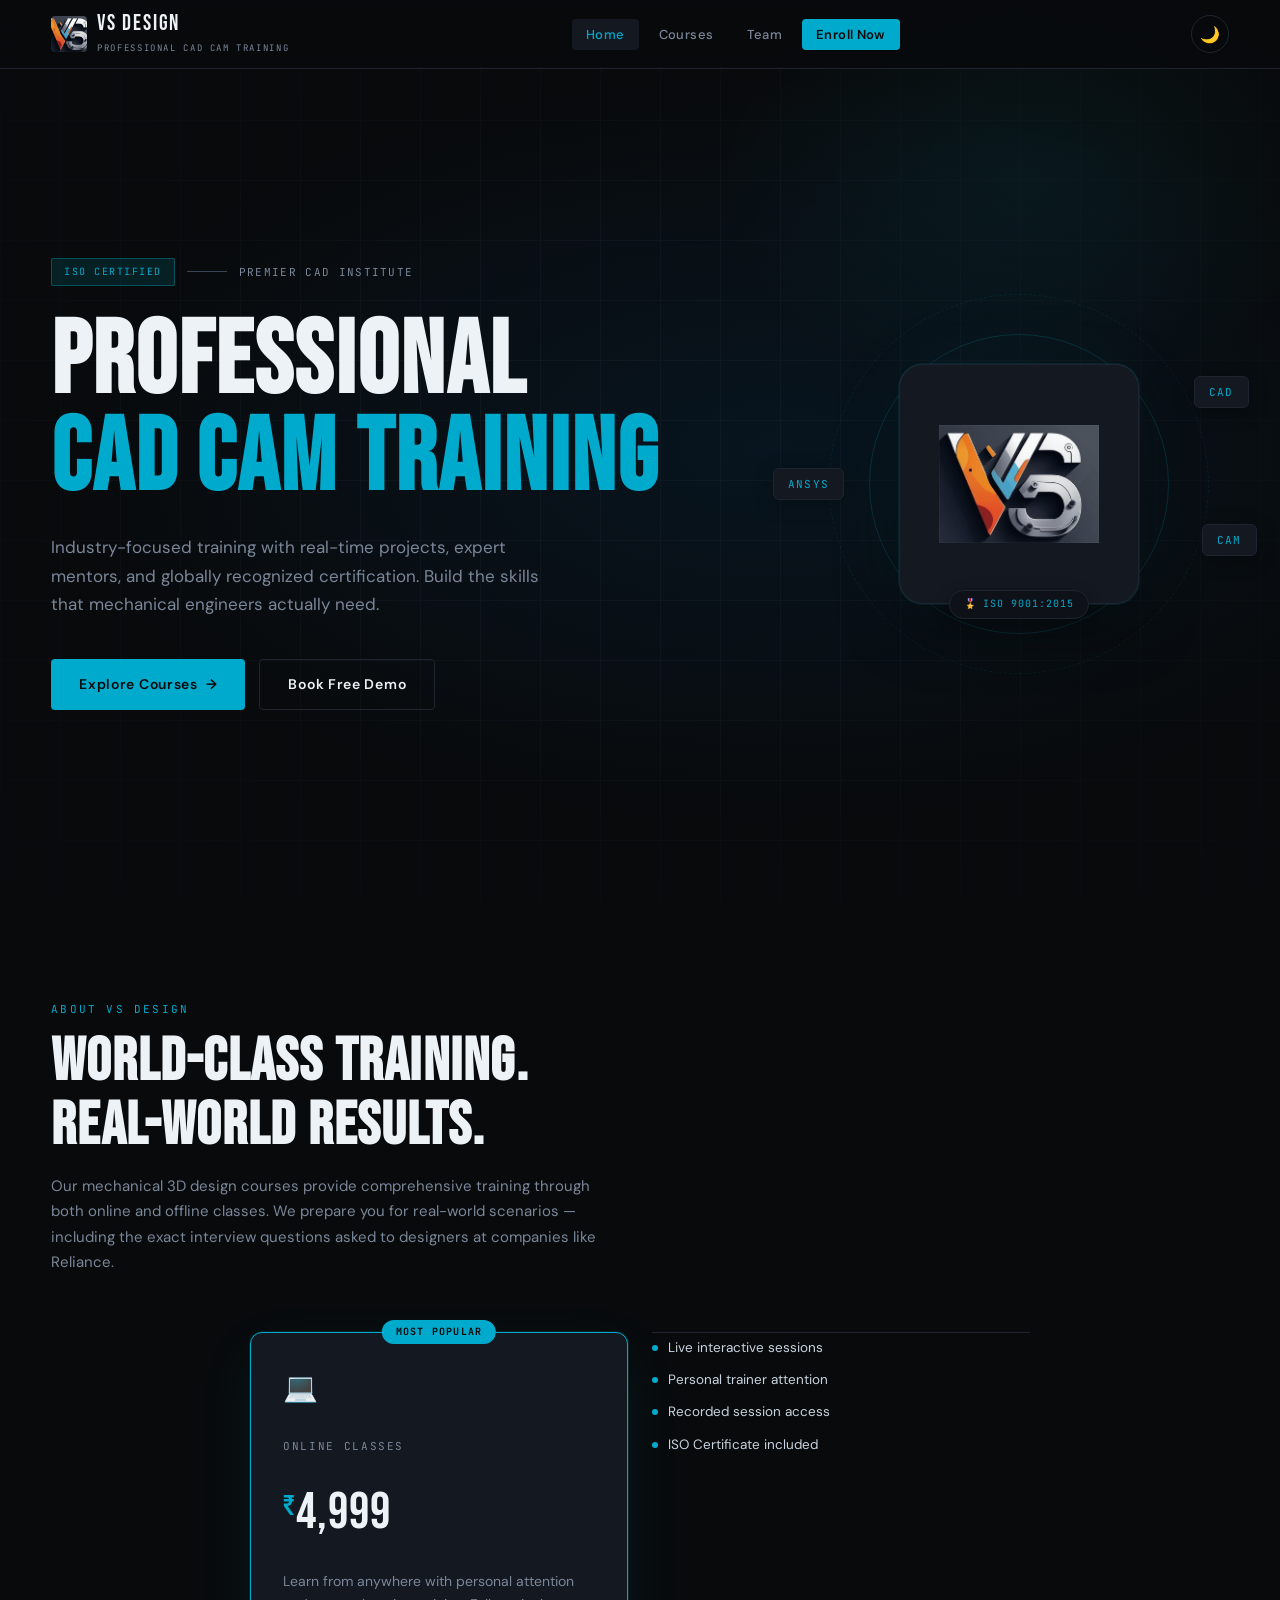
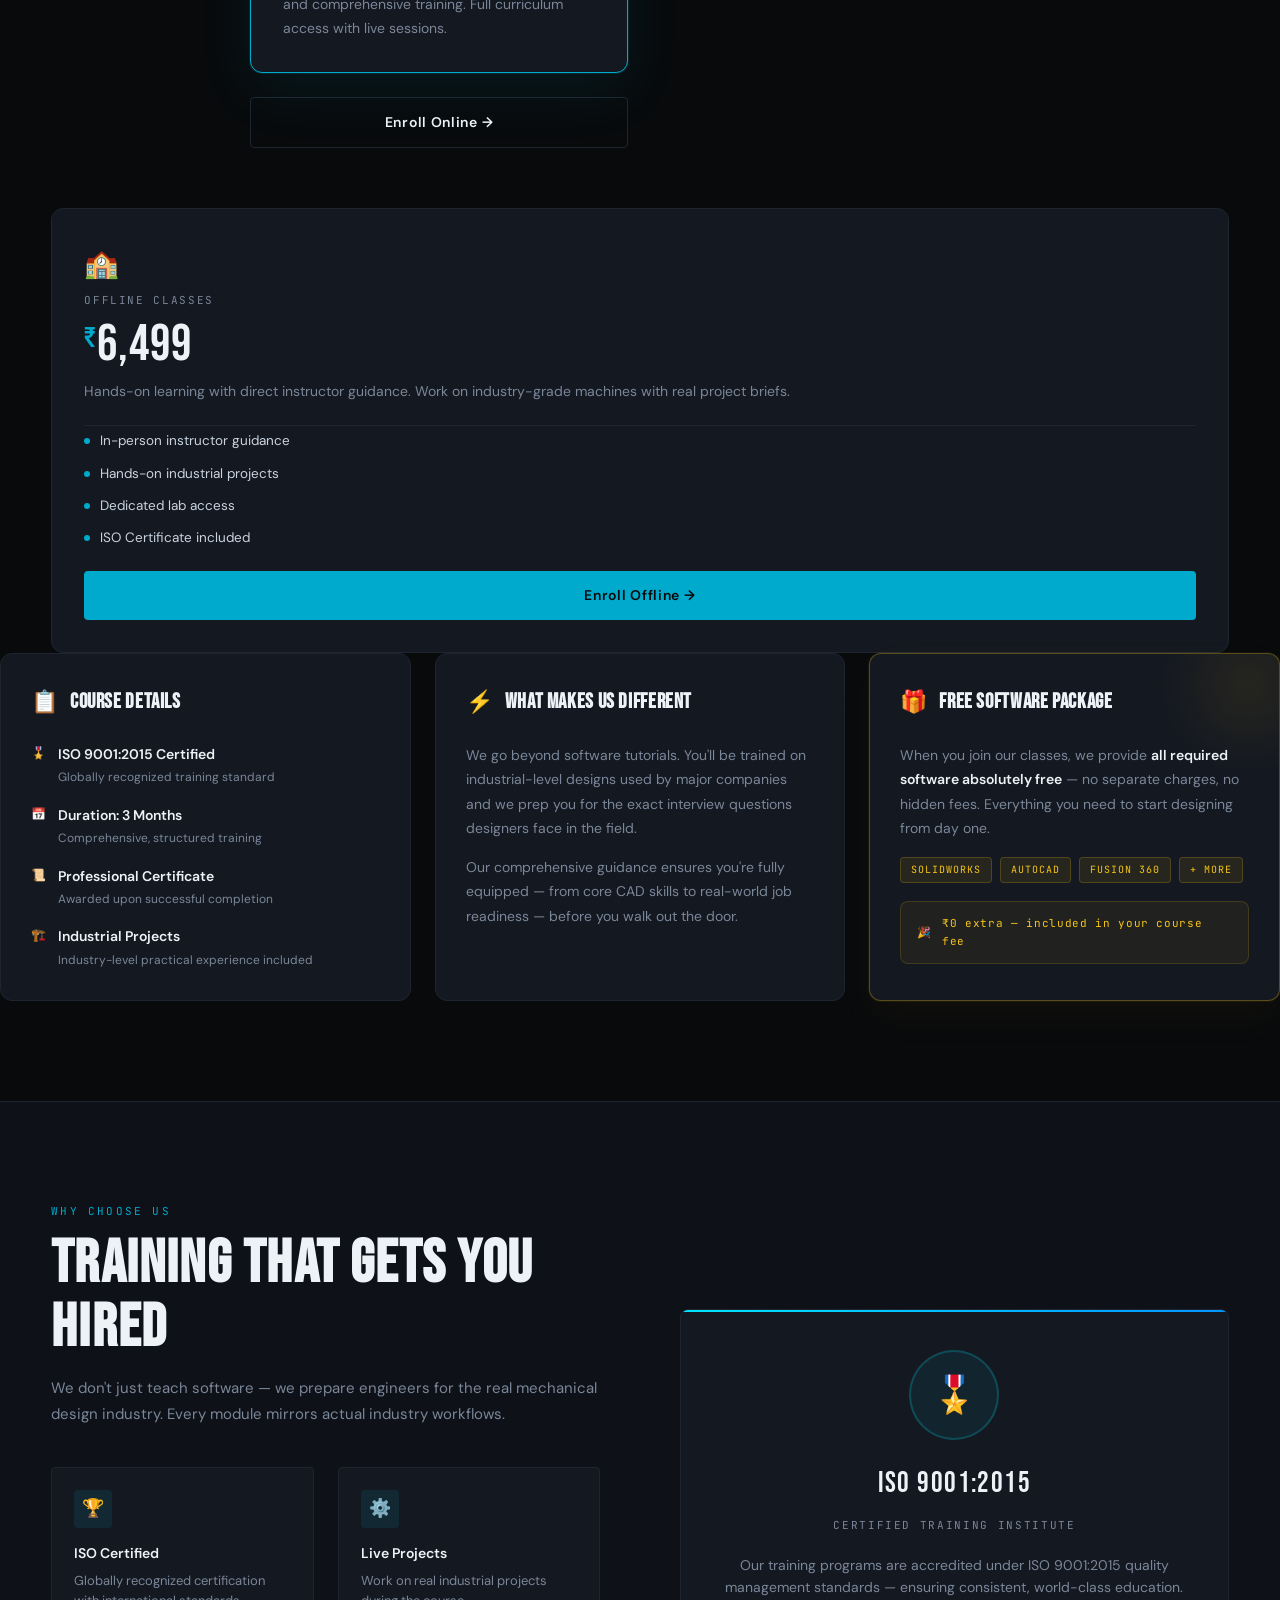
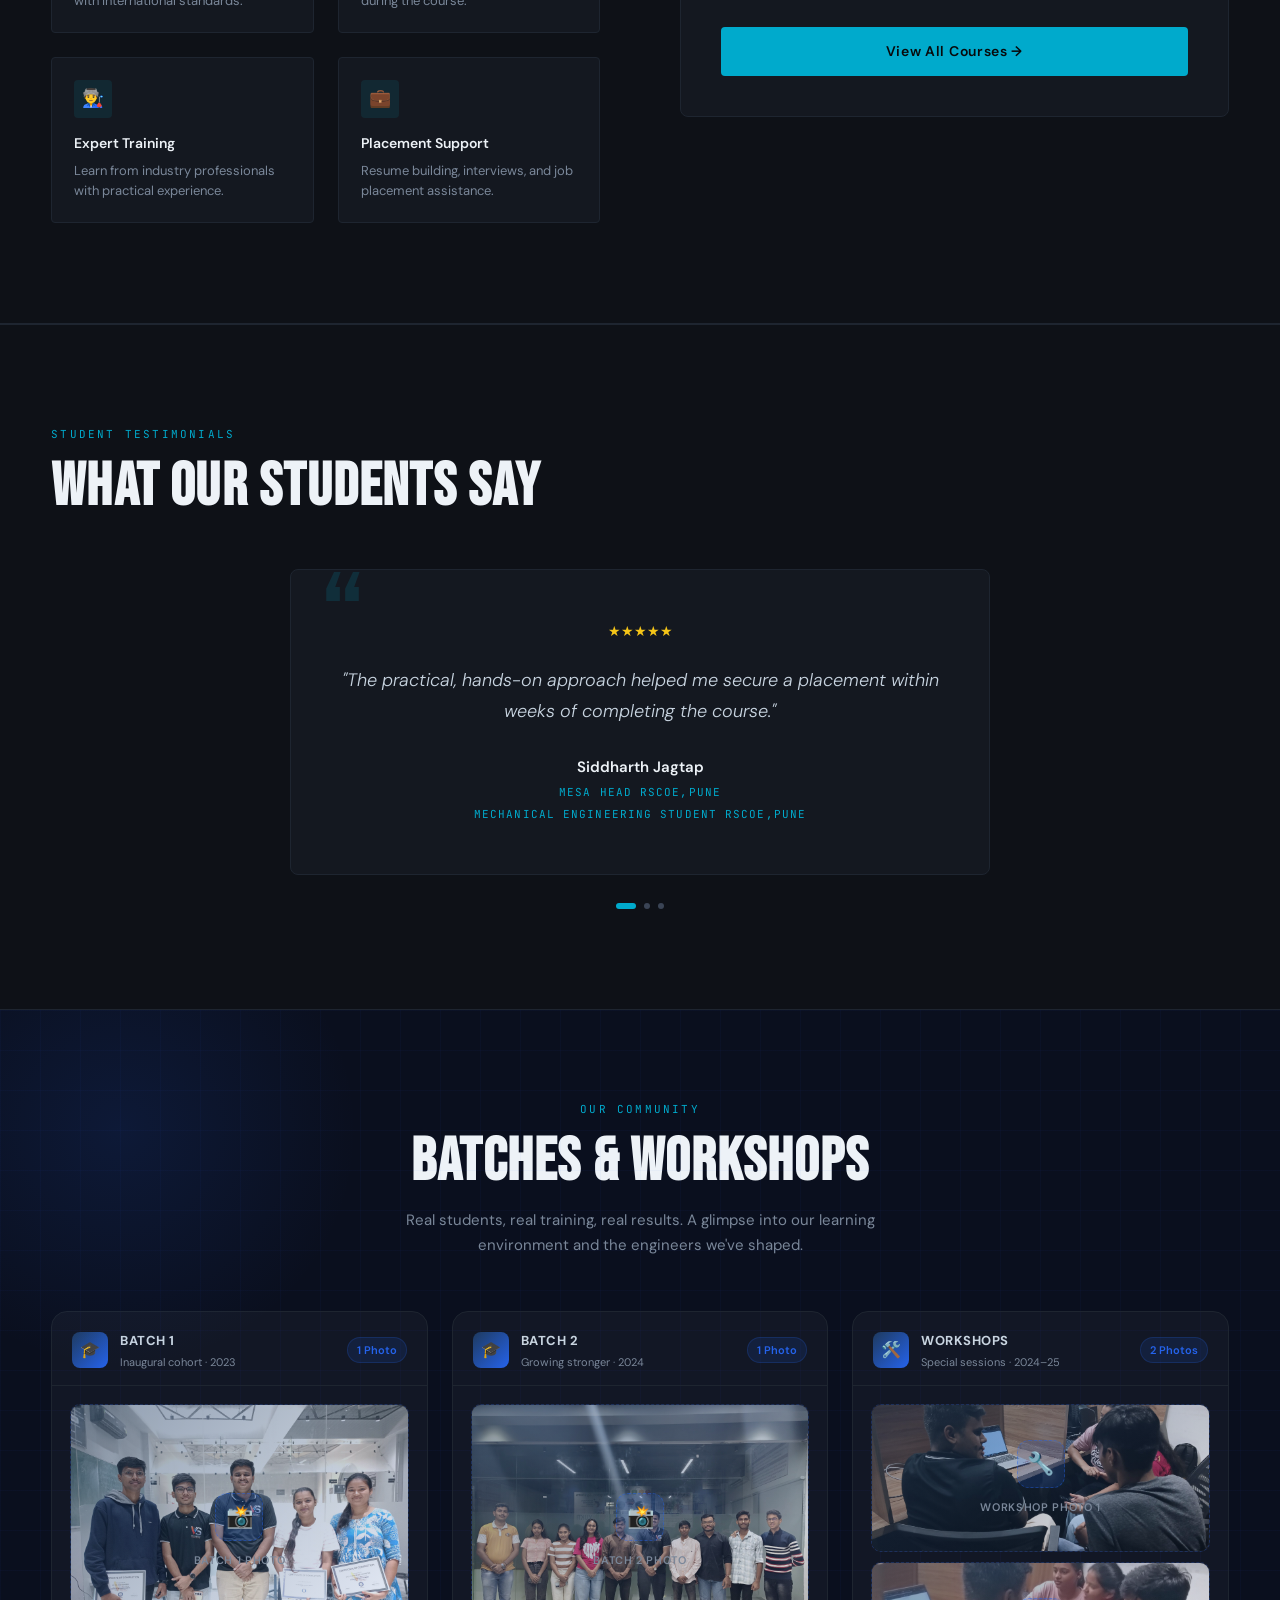
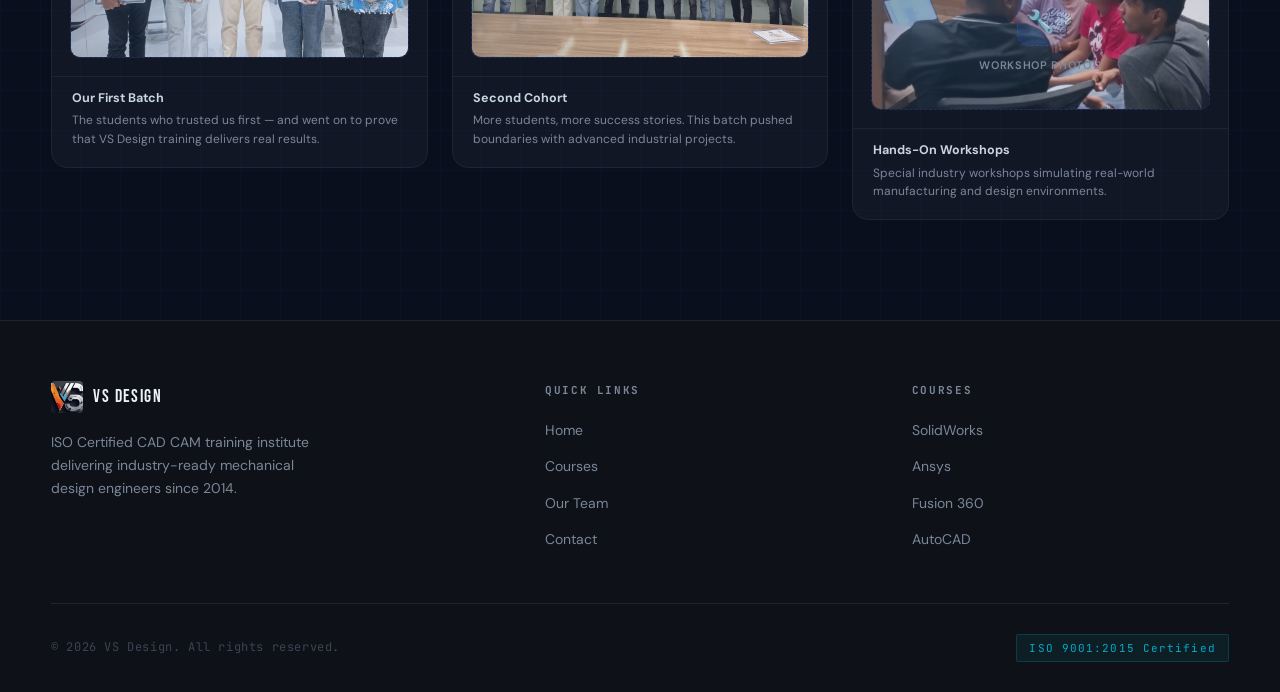
==== commit ce37a1be: "Update index.html" ====
--- a/index.html
+++ b/index.html
@@ -359,22 +359,27 @@
         </ul>
         <a href="contact.html" class="btn btn-outline" style="width:100%;justify-content:center;margin-top:auto;">Enroll Online →</a>
       </div>
-    <div class="pricing-card fade-up" data-delay="0">
-        <div class="pricing-card-top">
-        <div class="pricing-card-top">
-          <div class="pricing-mode-icon">🏫</div>
-          <div class="pricing-mode">Offline Classes</div>
-          <div class="pricing-amount"><span class="pricing-currency">₹</span>6,499</div>
-          <p class="pricing-desc">Hands-on learning with direct instructor guidance. Work on industry-grade machines with real project briefs.</p>
-        </div>
-        <ul class="pricing-perks">
-          <li><span class="perk-dot"></span>In-person instructor guidance</li>
-          <li><span class="perk-dot"></span>Hands-on industrial projects</li>
-          <li><span class="perk-dot"></span>Dedicated lab access</li>
-          <li><span class="perk-dot"></span>ISO Certificate included</li>
-        </ul>
-        <a href="contact.html" class="btn btn-primary" style="width:100%;justify-content:center;margin-top:auto;">Enroll Offline →</a>
-      </div>
+  <div class="pricing-card fade-up" data-delay="0">
+  <div class="pricing-card-top">
+    <div class="pricing-mode-icon">🏫</div>
+    <div class="pricing-mode">Offline Classes</div>
+    <div class="pricing-amount"><span class="pricing-currency">₹</span>6,499</div>
+    <p class="pricing-desc">
+      Hands-on learning with direct instructor guidance. Work on industry-grade machines with real project briefs.
+    </p>
+  </div>
+
+  <ul class="pricing-perks">
+    <li><span class="perk-dot"></span>In-person instructor guidance</li>
+    <li><span class="perk-dot"></span>Hands-on industrial projects</li>
+    <li><span class="perk-dot"></span>Dedicated lab access</li>
+    <li><span class="perk-dot"></span>ISO Certificate included</li>
+  </ul>
+
+  <a href="contact.html" class="btn btn-primary" style="width:100%;justify-content:center;margin-top:auto;">
+    Enroll Offline →
+  </a>
+</div>
     </div>
     <div class="about-details-grid">
       <div class="about-detail-card fade-up" data-delay="0">
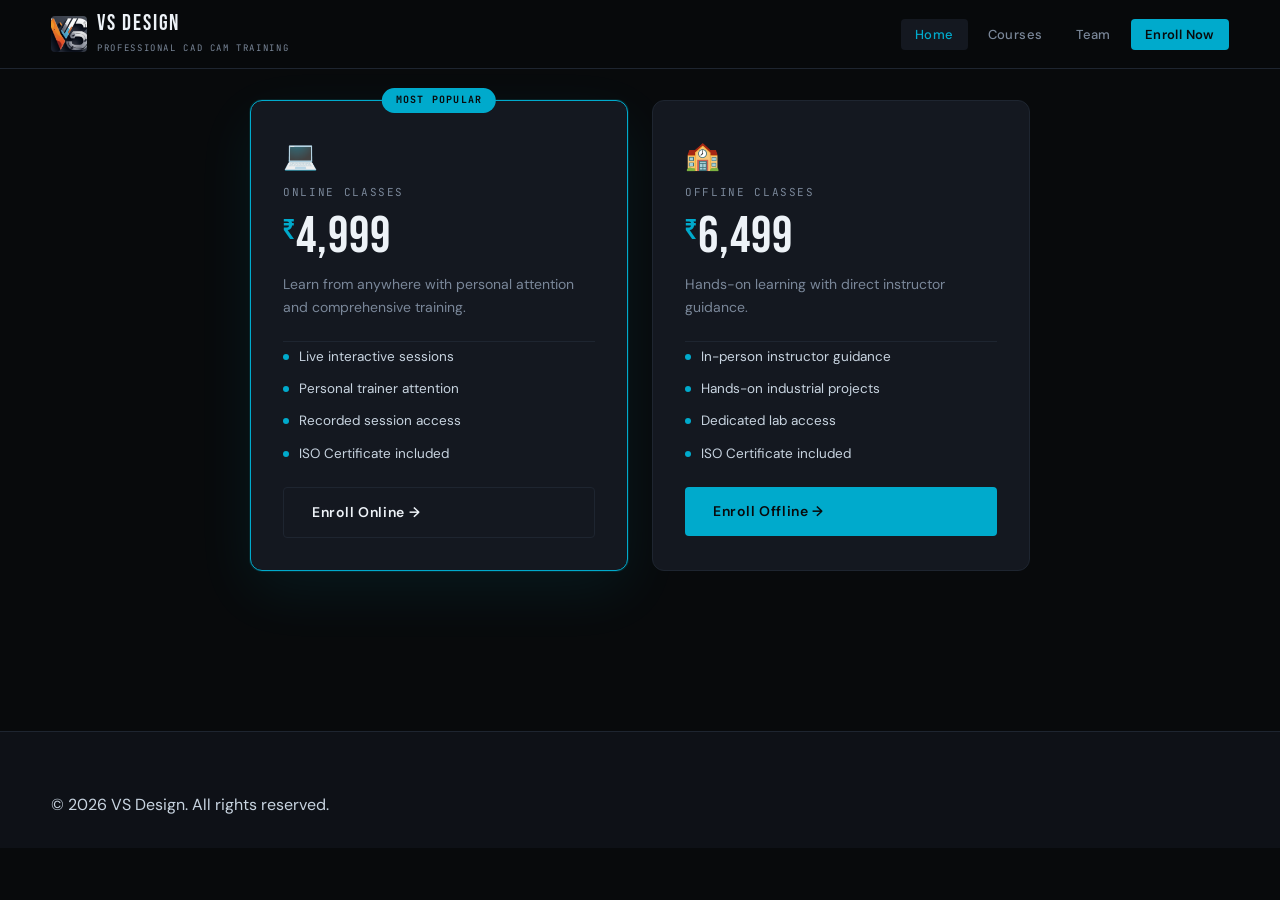
==== commit bb96a69e: "Update index.html" ====
--- a/index.html
+++ b/index.html
@@ -6,267 +6,8 @@
   <meta name="viewport" content="width=device-width, initial-scale=1.0">
   <meta name="description" content="ISO Certified SolidWorks training institute. Master CAD design with industry experts. Practical, project-based learning.">
   <link rel="stylesheet" href="css/style.css">
+</head>
 
-  <style>
-    /* ══════════════════════════════════════════════
-       GALLERY SECTION — Batches & Workshops
-    ══════════════════════════════════════════════ */
-    .gallery-section {
-      padding: 90px 0 100px;
-      background: var(--bg, #0a0f1e);
-      position: relative;
-      overflow: hidden;
-    }
-
-    /* Subtle grid texture backdrop */
-    .gallery-section::before {
-      content: '';
-      position: absolute;
-      inset: 0;
-      background-image:
-        linear-gradient(rgba(37,99,235,0.04) 1px, transparent 1px),
-        linear-gradient(90deg, rgba(37,99,235,0.04) 1px, transparent 1px);
-      background-size: 40px 40px;
-      pointer-events: none;
-    }
-
-    /* Accent glow */
-    .gallery-section::after {
-      content: '';
-      position: absolute;
-      top: -120px;
-      left: -120px;
-      width: 480px;
-      height: 480px;
-      background: radial-gradient(circle, rgba(37,99,235,0.12) 0%, transparent 70%);
-      pointer-events: none;
-    }
-
-    .gallery-header {
-      text-align: center;
-      margin-bottom: 52px;
-    }
-
-    /* ─── Horizontal 3-column track ─── */
-    .gallery-track {
-      display: grid;
-      grid-template-columns: 1fr 1fr 1fr;
-      gap: 24px;
-      align-items: start;
-    }
-
-    /* ─── Each column panel ─── */
-    .gallery-panel {
-      background: var(--card-bg, rgba(255,255,255,0.03));
-      border: 1px solid var(--border, rgba(255,255,255,0.08));
-      border-radius: 16px;
-      overflow: hidden;
-      transition: transform 0.35s ease, box-shadow 0.35s ease, border-color 0.35s ease;
-      position: relative;
-    }
-
-    .gallery-panel:hover {
-      transform: translateY(-6px);
-      box-shadow: 0 24px 60px rgba(37,99,235,0.18);
-      border-color: rgba(37,99,235,0.35);
-    }
-
-    .gallery-panel::before {
-      content: '';
-      position: absolute;
-      top: 0; left: 0; right: 0;
-      height: 3px;
-      border-radius: 16px 16px 0 0;
-      background: linear-gradient(90deg, #2563eb, #60a5fa);
-      opacity: 0;
-      transition: opacity 0.35s ease;
-      z-index: 1;
-    }
-    .gallery-panel:hover::before { opacity: 1; }
-
-    /* ─── Panel header bar ─── */
-    .gallery-panel-head {
-      display: flex;
-      align-items: center;
-      gap: 12px;
-      padding: 18px 20px 14px;
-      border-bottom: 1px solid var(--border, rgba(255,255,255,0.06));
-    }
-
-    .gallery-panel-icon {
-      width: 36px;
-      height: 36px;
-      border-radius: 8px;
-      background: linear-gradient(135deg, #1e3a5f, #2563eb);
-      display: flex;
-      align-items: center;
-      justify-content: center;
-      font-size: 16px;
-      flex-shrink: 0;
-    }
-
-    .gallery-panel-meta { flex: 1; }
-
-    .gallery-panel-title {
-      font-size: 13px;
-      font-weight: 700;
-      color: var(--text, #f1f5f9);
-      letter-spacing: 0.04em;
-      text-transform: uppercase;
-    }
-
-    .gallery-panel-sub {
-      font-size: 11px;
-      color: var(--text-dim, #94a3b8);
-      margin-top: 2px;
-    }
-
-    .gallery-panel-count {
-      font-size: 11px;
-      font-weight: 600;
-      color: #2563eb;
-      background: rgba(37,99,235,0.12);
-      padding: 3px 9px;
-      border-radius: 20px;
-      border: 1px solid rgba(37,99,235,0.2);
-      white-space: nowrap;
-    }
-
-    /* ─── Single image slot (Batch 1 & Batch 2) ─── */
-    .gallery-single-slot {
-      margin: 18px;
-      border-radius: 10px;
-      overflow: hidden;
-      position: relative;
-      aspect-ratio: 4/3;
-      background: var(--card-bg, rgba(255,255,255,0.04));
-      border: 1.5px dashed rgba(37,99,235,0.25);
-    }
-
-    .gallery-single-slot img {
-      width: 100%;
-      height: 100%;
-      object-fit: cover;
-      display: block;
-      transition: transform 0.5s ease;
-    }
-
-    .gallery-panel:hover .gallery-single-slot img {
-      transform: scale(1.04);
-    }
-
-    /* ─── Double image slots (Workshop) ─── */
-    .gallery-double-slots {
-      margin: 18px;
-      display: flex;
-      flex-direction: column;
-      gap: 10px;
-    }
-
-    .gallery-double-slot {
-      border-radius: 10px;
-      overflow: hidden;
-      position: relative;
-      aspect-ratio: 16/7;
-      background: var(--card-bg, rgba(255,255,255,0.04));
-      border: 1.5px dashed rgba(37,99,235,0.25);
-    }
-
-    .gallery-double-slot img {
-      width: 100%;
-      height: 100%;
-      object-fit: cover;
-      display: block;
-      transition: transform 0.5s ease;
-    }
-
-    .gallery-panel:hover .gallery-double-slot img {
-      transform: scale(1.04);
-    }
-
-    /* ─── Placeholder (when no real image loaded) ─── */
-    .img-placeholder {
-      position: absolute;
-      inset: 0;
-      display: flex;
-      flex-direction: column;
-      align-items: center;
-      justify-content: center;
-      gap: 10px;
-      background: linear-gradient(135deg,
-        rgba(30,58,95,0.5) 0%,
-        rgba(37,99,235,0.08) 100%);
-    }
-
-    .img-placeholder-icon {
-      width: 48px;
-      height: 48px;
-      border-radius: 12px;
-      background: rgba(37,99,235,0.15);
-      border: 1.5px dashed rgba(37,99,235,0.4);
-      display: flex;
-      align-items: center;
-      justify-content: center;
-      font-size: 22px;
-    }
-
-    .img-placeholder-text {
-      font-size: 11px;
-      font-weight: 600;
-      color: var(--text-dim, #94a3b8);
-      text-align: center;
-      letter-spacing: 0.06em;
-      text-transform: uppercase;
-    }
-
-    .img-placeholder-hint {
-      font-size: 10px;
-      color: rgba(148,163,184,0.5);
-      text-align: center;
-    }
-
-    /* ─── Panel footer caption ─── */
-    .gallery-panel-caption {
-      padding: 12px 20px 18px;
-      font-size: 12px;
-      color: var(--text-dim, #94a3b8);
-      line-height: 1.55;
-      border-top: 1px solid var(--border, rgba(255,255,255,0.05));
-    }
-
-    .gallery-panel-caption strong {
-      color: var(--text, #f1f5f9);
-      display: block;
-      font-size: 12.5px;
-      margin-bottom: 3px;
-    }
-
-    /* ─── Responsive ─── */
-    @media (max-width: 900px) {
-      .gallery-track {
-        grid-template-columns: 1fr 1fr;
-        gap: 18px;
-      }
-      .gallery-panel:last-child {
-        grid-column: 1 / -1;
-      }
-      .gallery-double-slots {
-        flex-direction: row;
-      }
-      .gallery-double-slot {
-        flex: 1;
-        aspect-ratio: 1/1;
-      }
-    }
-
-    @media (max-width: 560px) {
-      .gallery-track { grid-template-columns: 1fr; }
-      .gallery-panel:last-child { grid-column: auto; }
-      .gallery-double-slots { flex-direction: column; }
-      .gallery-double-slot { aspect-ratio: 16/7; }
-    }
-  </style>
-</head>
 <body>
 
 <!-- ─── Header ─── -->
@@ -288,377 +29,68 @@
         <li><a href="contact.html" class="nav-cta">Enroll Now</a></li>
       </ul>
     </nav>
-    <button class="theme-toggle" aria-label="Toggle theme">
-      <span class="icon-moon">🌙</span>
-      <span class="icon-sun">☀️</span>
-    </button>
-    <button class="hamburger" aria-label="Toggle menu">
-      <span></span><span></span><span></span>
-    </button>
   </div>
 </header>
 
-<!-- ─── Hero ─── -->
-<section class="hero">
-  <div class="hero-bg"></div>
-  <div class="hero-grid"></div>
-  <div class="container hero-layout">
-    <div class="hero-content">
-      <div class="hero-eyebrow">
-        <span class="eyebrow-badge">ISO Certified</span>
-        <div class="eyebrow-line"></div>
-        <span class="eyebrow-text">Premier CAD Institute</span>
-      </div>
-      <h1>Professional <br><span class="line2">CAD CAM Training</span></h1>
-      <p class="hero-desc">Industry-focused training with real-time projects, expert mentors, and globally recognized certification. Build the skills that mechanical engineers actually need.</p>
-      <div class="hero-actions">
-        <a href="courses.html" class="btn btn-primary">Explore Courses <span>→</span></a>
-        <a href="contact.html" class="btn btn-outline">Book Free Demo</a>
-      </div>
-
-    </div>
-    <div class="hero-logo-panel">
-      <div class="hero-logo-ring hero-logo-ring--outer"></div>
-      <div class="hero-logo-ring hero-logo-ring--mid"></div>
-      <div class="hero-logo-card">
-        <img src="vsdesgn.jpg" alt="VS Design Company Logo" class="hero-logo-img" onerror="this.style.display='none'; this.nextElementSibling.style.display='flex'">
-        <div class="hero-logo-fallback" style="display:none">
-          <span class="hero-logo-initials">VS</span>
-          <span class="hero-logo-name">DESIGN</span>
-        </div>
-        <div class="hero-logo-badge"><span>🎖️</span><span>ISO 9001:2015</span></div>
-      </div>
-      <div class="hero-chip hero-chip--1">CAD</div>
-      <div class="hero-chip hero-chip--2">CAM</div>
-      <div class="hero-chip hero-chip--3">Ansys</div>
-    </div>
-  </div>
-</section>
-
-<!-- ─── About VS Design ─── -->
+<!-- ─── About Section (Fixed Pricing) ─── -->
 <section class="about-section">
   <div class="container">
-    <div class="about-header fade-up">
-      <span class="section-label">About VS Design</span>
-      <h2 class="section-title">World-Class Training.<br>Real-World Results.</h2>
-      <p class="section-desc" style="margin-top:16px;">Our mechanical 3D design courses provide comprehensive training through both online and offline classes. We prepare you for real-world scenarios — including the exact interview questions asked to designers at companies like Reliance.</p>
-    </div>
+
     <div class="pricing-grid">
-        <div class="pricing-card pricing-card--featured fade-up" data-delay="120">
+
+      <!-- ONLINE -->
+      <div class="pricing-card pricing-card--featured fade-up" data-delay="120">
         <div class="pricing-popular-badge">Most Popular</div>
+
+        <div class="pricing-card-top">
           <div class="pricing-mode-icon">💻</div>
           <div class="pricing-mode">Online Classes</div>
           <div class="pricing-amount"><span class="pricing-currency">₹</span>4,999</div>
-          <p class="pricing-desc">Learn from anywhere with personal attention and comprehensive training. Full curriculum access with live sessions.</p>
+          <p class="pricing-desc">
+            Learn from anywhere with personal attention and comprehensive training.
+          </p>
         </div>
+
         <ul class="pricing-perks">
           <li><span class="perk-dot"></span>Live interactive sessions</li>
           <li><span class="perk-dot"></span>Personal trainer attention</li>
           <li><span class="perk-dot"></span>Recorded session access</li>
           <li><span class="perk-dot"></span>ISO Certificate included</li>
         </ul>
-        <a href="contact.html" class="btn btn-outline" style="width:100%;justify-content:center;margin-top:auto;">Enroll Online →</a>
+
+        <a href="contact.html" class="btn btn-outline">Enroll Online →</a>
       </div>
-  <div class="pricing-card fade-up" data-delay="0">
-  <div class="pricing-card-top">
-    <div class="pricing-mode-icon">🏫</div>
-    <div class="pricing-mode">Offline Classes</div>
-    <div class="pricing-amount"><span class="pricing-currency">₹</span>6,499</div>
-    <p class="pricing-desc">
-      Hands-on learning with direct instructor guidance. Work on industry-grade machines with real project briefs.
-    </p>
-  </div>
 
-  <ul class="pricing-perks">
-    <li><span class="perk-dot"></span>In-person instructor guidance</li>
-    <li><span class="perk-dot"></span>Hands-on industrial projects</li>
-    <li><span class="perk-dot"></span>Dedicated lab access</li>
-    <li><span class="perk-dot"></span>ISO Certificate included</li>
-  </ul>
-
-  <a href="contact.html" class="btn btn-primary" style="width:100%;justify-content:center;margin-top:auto;">
-    Enroll Offline →
-  </a>
-</div>
-    </div>
-    <div class="about-details-grid">
-      <div class="about-detail-card fade-up" data-delay="0">
-        <div class="detail-card-header">
-          <span class="detail-card-icon">📋</span>
-          <h3>Course Details</h3>
-        </div>
-        <ul class="detail-list">
-          <li><span class="detail-icon">🎖️</span><div><strong>ISO 9001:2015 Certified</strong><span>Globally recognized training standard</span></div></li>
-          <li><span class="detail-icon">📅</span><div><strong>Duration: 3 Months</strong><span>Comprehensive, structured training</span></div></li>
-          <li><span class="detail-icon">📜</span><div><strong>Professional Certificate</strong><span>Awarded upon successful completion</span></div></li>
-          <li><span class="detail-icon">🏗️</span><div><strong>Industrial Projects</strong><span>Industry-level practical experience included</span></div></li>
-        </ul>
-      </div>
-      <div class="about-detail-card fade-up" data-delay="120">
-        <div class="detail-card-header">
-          <span class="detail-card-icon">⚡</span>
-          <h3>What Makes Us Different</h3>
-        </div>
-        <p class="detail-para">We go beyond software tutorials. You'll be trained on industrial-level designs used by major companies  and we prep you for the exact interview questions designers face in the field.</p>
-        <p class="detail-para" style="margin-top:14px;">Our comprehensive guidance ensures you're fully equipped — from core CAD skills to real-world job readiness — before you walk out the door.</p>
-      </div>
-      <div class="about-detail-card about-bonus-card fade-up" data-delay="240">
-        <div class="bonus-glow"></div>
-        <div class="detail-card-header">
-          <span class="detail-card-icon">🎁</span>
-          <h3>Free Software Package</h3>
-        </div>
-        <p class="detail-para">When you join our classes, we provide <strong>all required software absolutely free</strong> — no separate charges, no hidden fees. Everything you need to start designing from day one.</p>
-        <div class="bonus-tags">
-          <span>SolidWorks</span><span>AutoCAD</span><span>Fusion 360</span><span>+ More</span>
-        </div>
-        <div class="bonus-highlight">
-          <span>🎉</span>
-          <span>₹0 extra — included in your course fee</span>
-        </div>
-      </div>
-    </div>
-  </div>
-</section>
-
-<!-- ─── Why Choose ─── -->
-<section class="why-section">
-  <div class="container">
-    <div class="why-grid">
-      <div>
-        <span class="section-label">Why Choose Us</span>
-        <h2 class="section-title">Training That Gets You Hired</h2>
-        <p class="section-desc" style="margin-top:16px;">We don't just teach software — we prepare engineers for the real mechanical design industry. Every module mirrors actual industry workflows.</p>
-        <div class="why-features">
-          <div class="feature-item fade-up" data-delay="0">
-            <div class="feature-icon">🏆</div>
-            <div class="feature-title">ISO Certified</div>
-            <div class="feature-desc">Globally recognized certification with international standards.</div>
-          </div>
-          <div class="feature-item fade-up" data-delay="100">
-            <div class="feature-icon">⚙️</div>
-            <div class="feature-title">Live Projects</div>
-            <div class="feature-desc">Work on real industrial projects during the course.</div>
-          </div>
-          <div class="feature-item fade-up" data-delay="200">
-            <div class="feature-icon">👨‍🏭</div>
-            <div class="feature-title">Expert Training</div>
-            <div class="feature-desc">Learn from industry professionals with practical experience.</div>
-          </div>
-          <div class="feature-item fade-up" data-delay="300">
-            <div class="feature-icon">💼</div>
-            <div class="feature-title">Placement Support</div>
-            <div class="feature-desc">Resume building, interviews, and job placement assistance.</div>
-          </div>
-        </div>
-      </div>
-      <div class="why-visual fade-up">
-        <div class="iso-card">
-          <div class="iso-badge">🎖️</div>
-          <div class="iso-title">ISO 9001:2015</div>
-          <div class="iso-subtitle">Certified Training Institute</div>
-          <p style="color:var(--text-dim); font-size:14px; margin-top:20px; line-height:1.6;">Our training programs are accredited under ISO 9001:2015 quality management standards — ensuring consistent, world-class education.</p>
-          <a href="courses.html" class="btn btn-primary" style="margin-top:28px; width:100%; justify-content:center;">View All Courses →</a>
-        </div>
-      </div>
-    </div>
-  </div>
-</section>
-
-<!-- ─── Reviews ─── -->
-<section class="reviews-section">
-  <div class="container">
-    <span class="section-label">Student Testimonials</span>
-    <h2 class="section-title">What Our Students Say</h2>
-    <div class="reviews-wrapper">
-      <div class="review-track">
-        <div class="review active">
-          <div class="review-card">
-            <div class="review-stars">★★★★★</div>
-            <p class="review-text">"The practical, hands-on approach helped me secure a placement within weeks of completing the course."</p>
-            <div class="review-author">Siddharth Jagtap</div>
-            <div class="review-role">MESA Head RSCOE,Pune</div>
-            <div class="review-role">Mechanical Engineering Student RSCOE,Pune</div>
-          </div>
-        </div>
-        <div class="review">
-          <div class="review-card">
-            <div class="review-stars">★★★★★</div>
-            <p class="review-text">"Highly professional trainers and a structured curriculum. The real-world projects gave me the confidence to handle complex assemblies on the job from day one."</p>
-            <div class="review-author">Sujal Kothimbire</div>
-            <div class="review-role">Captain Team MechAgrinics RSCOE,Pune</div>
-            <div class="review-role">Mechanical Engineering Student, Pune</div>
-          </div>
-        </div>
-        <div class="review">
-          <div class="review-card">
-            <div class="review-stars">★★★★★</div>
-            <p class="review-text">"The ISO certification and real project training made a huge difference in my resume. Companies immediately recognize the VS Design stamp of quality."</p>
-            <div class="review-author">Priyanka Ravate</div>
-            <div class="review-role">Mechanical Engineering Student, Pune</div>
-          </div>
-        </div>
-      </div>
-      <div class="review-dots">
-        <button class="review-dot active" aria-label="Review 1"></button>
-        <button class="review-dot" aria-label="Review 2"></button>
-        <button class="review-dot" aria-label="Review 3"></button>
-      </div>
-    </div>
-  </div>
-</section>
-
-<!-- ════════════════════════════════════════════════
-     GALLERY — Batches & Workshops
-════════════════════════════════════════════════ -->
-<section class="gallery-section">
-  <div class="container">
-
-    <div class="gallery-header fade-up">
-      <span class="section-label">Our Community</span>
-      <h2 class="section-title">Batches &amp; Workshops</h2>
-      <p class="section-desc" style="margin-top:14px;max-width:520px;margin-left:auto;margin-right:auto;">
-        Real students, real training, real results. A glimpse into our learning environment and the engineers we've shaped.
-      </p>
-    </div>
-
-    <div class="gallery-track">
-
-      <!-- ── BATCH 1 ── -->
-      <div class="gallery-panel fade-up" data-delay="0">
-        <div class="gallery-panel-head">
-          <div class="gallery-panel-icon">🎓</div>
-          <div class="gallery-panel-meta">
-            <div class="gallery-panel-title">Batch 1</div>
-            <div class="gallery-panel-sub">Inaugural cohort · 2023</div>
-          </div>
-          <span class="gallery-panel-count">1 Photo</span>
+      <!-- OFFLINE -->
+      <div class="pricing-card fade-up" data-delay="0">
+        <div class="pricing-card-top">
+          <div class="pricing-mode-icon">🏫</div>
+          <div class="pricing-mode">Offline Classes</div>
+          <div class="pricing-amount"><span class="pricing-currency">₹</span>6,499</div>
+          <p class="pricing-desc">
+            Hands-on learning with direct instructor guidance.
+          </p>
         </div>
 
-        <div class="gallery-single-slot">
-          <!-- 👉 Replace "batch1.jpg" with your actual image filename -->
-          <img src="batch1.jpeg" alt="VS Design Batch 1 Students"
-               onerror="this.style.display='none'; this.nextElementSibling.style.display='flex'">
-          <div class="img-placeholder">
-            <div class="img-placeholder-icon">📸</div>
-            <div class="img-placeholder-text">Batch 1 Photo</div>
-            
-          </div>
-        </div>
+        <ul class="pricing-perks">
+          <li><span class="perk-dot"></span>In-person instructor guidance</li>
+          <li><span class="perk-dot"></span>Hands-on industrial projects</li>
+          <li><span class="perk-dot"></span>Dedicated lab access</li>
+          <li><span class="perk-dot"></span>ISO Certificate included</li>
+        </ul>
 
-        <div class="gallery-panel-caption">
-          <strong>Our First Batch</strong>
-          The students who trusted us first — and went on to prove that VS Design training delivers real results.
-        </div>
+        <a href="contact.html" class="btn btn-primary">Enroll Offline →</a>
       </div>
 
-      <!-- ── BATCH 2 ── -->
-      <div class="gallery-panel fade-up" data-delay="120">
-        <div class="gallery-panel-head">
-          <div class="gallery-panel-icon">🎓</div>
-          <div class="gallery-panel-meta">
-            <div class="gallery-panel-title">Batch 2</div>
-            <div class="gallery-panel-sub">Growing stronger · 2024</div>
-          </div>
-          <span class="gallery-panel-count">1 Photo</span>
-        </div>
-
-        <div class="gallery-single-slot">
-          <!-- 👉 Replace "batch2.jpg" with your actual image filename -->
-          <img src="batch2.jpeg" alt="VS Design Batch 2 Students"
-               onerror="this.style.display='none'; this.nextElementSibling.style.display='flex'">
-          <div class="img-placeholder">
-            <div class="img-placeholder-icon">📸</div>
-            <div class="img-placeholder-text">Batch 2 Photo</div>
-          </div>
-        </div>
-
-        <div class="gallery-panel-caption">
-          <strong>Second Cohort</strong>
-          More students, more success stories. This batch pushed boundaries with advanced industrial projects.
-        </div>
-      </div>
-
-      <!-- ── WORKSHOPS ── -->
-      <div class="gallery-panel fade-up" data-delay="240">
-        <div class="gallery-panel-head">
-          <div class="gallery-panel-icon">🛠️</div>
-          <div class="gallery-panel-meta">
-            <div class="gallery-panel-title">Workshops</div>
-            <div class="gallery-panel-sub">Special sessions · 2024–25</div>
-          </div>
-          <span class="gallery-panel-count">2 Photos</span>
-        </div>
-
-        <div class="gallery-double-slots">
-          <!-- 👉 Replace "workshop1.jpg" with your actual image filename -->
-          <div class="gallery-double-slot">
-            <img src="workshopimg.jpeg" alt="VS Design Workshop Session 1"
-                 onerror="this.style.display='none'; this.nextElementSibling.style.display='flex'">
-            <div class="img-placeholder">
-              <div class="img-placeholder-icon">🔧</div>
-              <div class="img-placeholder-text">Workshop Photo 1</div>
-            </div>
-          </div>
-
-          <!-- 👉 Replace "workshop2.jpg" with your actual image filename -->
-          <div class="gallery-double-slot">
-            <img src="workshopimg2.jpeg" alt="VS Design Workshop Session 2"
-                 onerror="this.style.display='none'; this.nextElementSibling.style.display='flex'">
-            <div class="img-placeholder">
-              <div class="img-placeholder-icon">🔧</div>
-              <div class="img-placeholder-text">Workshop Photo 2</div>
-            </div>
-          </div>
-        </div>
-
-        <div class="gallery-panel-caption">
-          <strong>Hands-On Workshops</strong>
-          Special industry workshops simulating real-world manufacturing and design environments.
-        </div>
-      </div>
-
-    </div><!-- /gallery-track -->
+    </div>
 
   </div>
 </section>
-<!-- /GALLERY -->
 
 <!-- ─── Footer ─── -->
 <footer>
   <div class="container">
-    <div class="footer-grid">
-      <div class="footer-brand">
-        <div class="logo">
-          <img src="vsdesgn.jpg" alt="VS Design" class="logo-img" style="width:32px;height:32px;" onerror="this.style.display='none'; this.nextElementSibling.style.display='flex'">
-          <div class="logo-mark" style="display:none;width:32px;height:32px;font-size:15px;">VS</div>
-          <div><span class="logo-text" style="font-size:18px;">VS DESIGN</span></div>
-        </div>
-        <p>ISO Certified CAD CAM training institute delivering industry-ready mechanical design engineers since 2014.</p>
-      </div>
-      <div class="footer-col">
-        <h4>Quick Links</h4>
-        <ul>
-          <li><a href="index.html">Home</a></li>
-          <li><a href="courses.html">Courses</a></li>
-          <li><a href="team.html">Our Team</a></li>
-          <li><a href="contact.html">Contact</a></li>
-        </ul>
-      </div>
-      <div class="footer-col">
-        <h4>Courses</h4>
-        <ul>
-          <li><a href="courses.html">SolidWorks</a></li>
-          <li><a href="courses.html">Ansys</a></li>
-          <li><a href="courses.html">Fusion 360</a></li>
-          <li><a href="courses.html">AutoCAD</a></li>
-        </ul>
-      </div>
-    </div>
-    <div class="footer-bottom">
-      <span class="footer-copy">© 2026 VS Design. All rights reserved.</span>
-      <span class="footer-iso">ISO 9001:2015 Certified</span>
-    </div>
+    <p>© 2026 VS Design. All rights reserved.</p>
   </div>
 </footer>
 
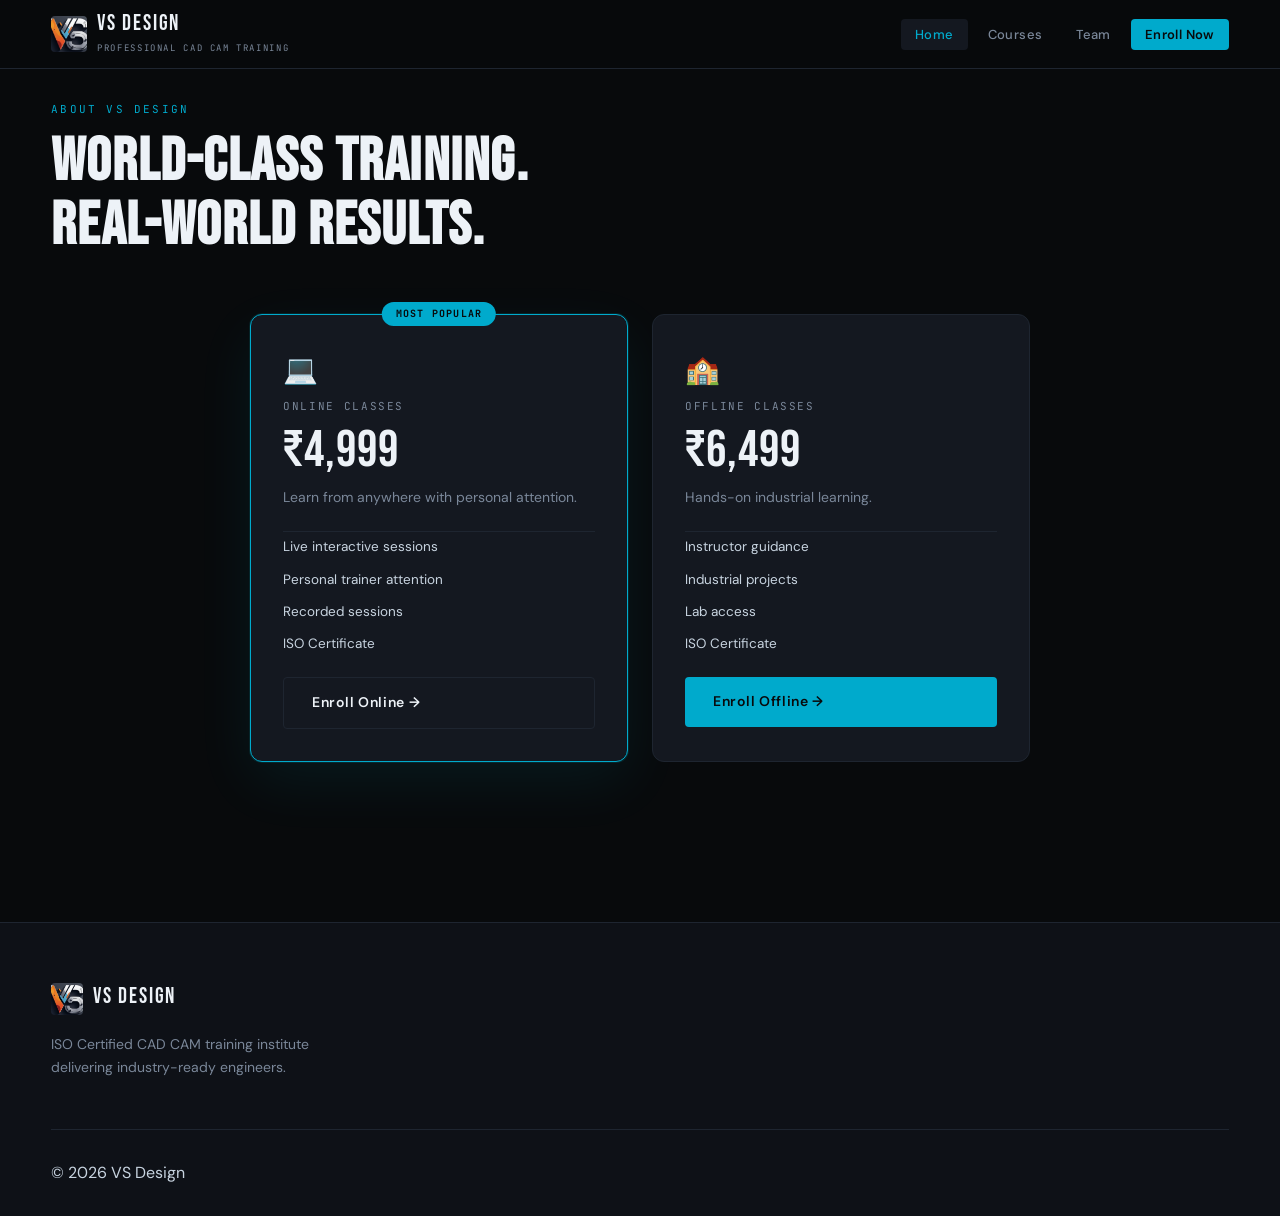
==== commit 4fec18b7: "Update index.html" ====
--- a/index.html
+++ b/index.html
@@ -7,14 +7,13 @@
   <meta name="description" content="ISO Certified SolidWorks training institute. Master CAD design with industry experts. Practical, project-based learning.">
   <link rel="stylesheet" href="css/style.css">
 </head>
-
 <body>
 
 <!-- ─── Header ─── -->
 <header>
   <div class="container nav-inner">
     <a href="index.html" class="logo">
-      <img src="vsdesgn.jpg" alt="VS Design Logo" class="logo-img" onerror="this.style.display='none'; this.nextElementSibling.style.display='flex'">
+      <img src="vsdesgn.jpg" alt="VS Design Logo" class="logo-img">
       <div class="logo-mark" style="display:none">VS</div>
       <div>
         <span class="logo-text">VS DESIGN</span>
@@ -32,51 +31,53 @@
   </div>
 </header>
 
-<!-- ─── About Section (Fixed Pricing) ─── -->
+<!-- ─── About VS Design ─── -->
 <section class="about-section">
   <div class="container">
 
+    <div class="about-header">
+      <span class="section-label">About VS Design</span>
+      <h2 class="section-title">World-Class Training.<br>Real-World Results.</h2>
+    </div>
+
+    <!-- ✅ FIXED PRICING SECTION -->
     <div class="pricing-grid">
 
       <!-- ONLINE -->
-      <div class="pricing-card pricing-card--featured fade-up" data-delay="120">
+      <div class="pricing-card pricing-card--featured">
         <div class="pricing-popular-badge">Most Popular</div>
 
         <div class="pricing-card-top">
           <div class="pricing-mode-icon">💻</div>
           <div class="pricing-mode">Online Classes</div>
-          <div class="pricing-amount"><span class="pricing-currency">₹</span>4,999</div>
-          <p class="pricing-desc">
-            Learn from anywhere with personal attention and comprehensive training.
-          </p>
+          <div class="pricing-amount"><span>₹</span>4,999</div>
+          <p class="pricing-desc">Learn from anywhere with personal attention.</p>
         </div>
 
         <ul class="pricing-perks">
-          <li><span class="perk-dot"></span>Live interactive sessions</li>
-          <li><span class="perk-dot"></span>Personal trainer attention</li>
-          <li><span class="perk-dot"></span>Recorded session access</li>
-          <li><span class="perk-dot"></span>ISO Certificate included</li>
+          <li>Live interactive sessions</li>
+          <li>Personal trainer attention</li>
+          <li>Recorded sessions</li>
+          <li>ISO Certificate</li>
         </ul>
 
         <a href="contact.html" class="btn btn-outline">Enroll Online →</a>
       </div>
 
       <!-- OFFLINE -->
-      <div class="pricing-card fade-up" data-delay="0">
+      <div class="pricing-card">
         <div class="pricing-card-top">
           <div class="pricing-mode-icon">🏫</div>
           <div class="pricing-mode">Offline Classes</div>
-          <div class="pricing-amount"><span class="pricing-currency">₹</span>6,499</div>
-          <p class="pricing-desc">
-            Hands-on learning with direct instructor guidance.
-          </p>
+          <div class="pricing-amount"><span>₹</span>6,499</div>
+          <p class="pricing-desc">Hands-on industrial learning.</p>
         </div>
 
         <ul class="pricing-perks">
-          <li><span class="perk-dot"></span>In-person instructor guidance</li>
-          <li><span class="perk-dot"></span>Hands-on industrial projects</li>
-          <li><span class="perk-dot"></span>Dedicated lab access</li>
-          <li><span class="perk-dot"></span>ISO Certificate included</li>
+          <li>Instructor guidance</li>
+          <li>Industrial projects</li>
+          <li>Lab access</li>
+          <li>ISO Certificate</li>
         </ul>
 
         <a href="contact.html" class="btn btn-primary">Enroll Offline →</a>
@@ -87,13 +88,24 @@
   </div>
 </section>
 
-<!-- ─── Footer ─── -->
+<!-- ─── Footer (UNCHANGED) ─── -->
 <footer>
   <div class="container">
-    <p>© 2026 VS Design. All rights reserved.</p>
+    <div class="footer-grid">
+      <div class="footer-brand">
+        <div class="logo">
+          <img src="vsdesgn.jpg" alt="VS Design" class="logo-img" style="width:32px;height:32px;">
+          <div class="logo-mark" style="display:none;width:32px;height:32px;">VS</div>
+          <div><span class="logo-text">VS DESIGN</span></div>
+        </div>
+        <p>ISO Certified CAD CAM training institute delivering industry-ready engineers.</p>
+      </div>
+    </div>
+    <div class="footer-bottom">
+      <span>© 2026 VS Design</span>
+    </div>
   </div>
 </footer>
 
-<script src="js/script.js"></script>
 </body>
 </html>
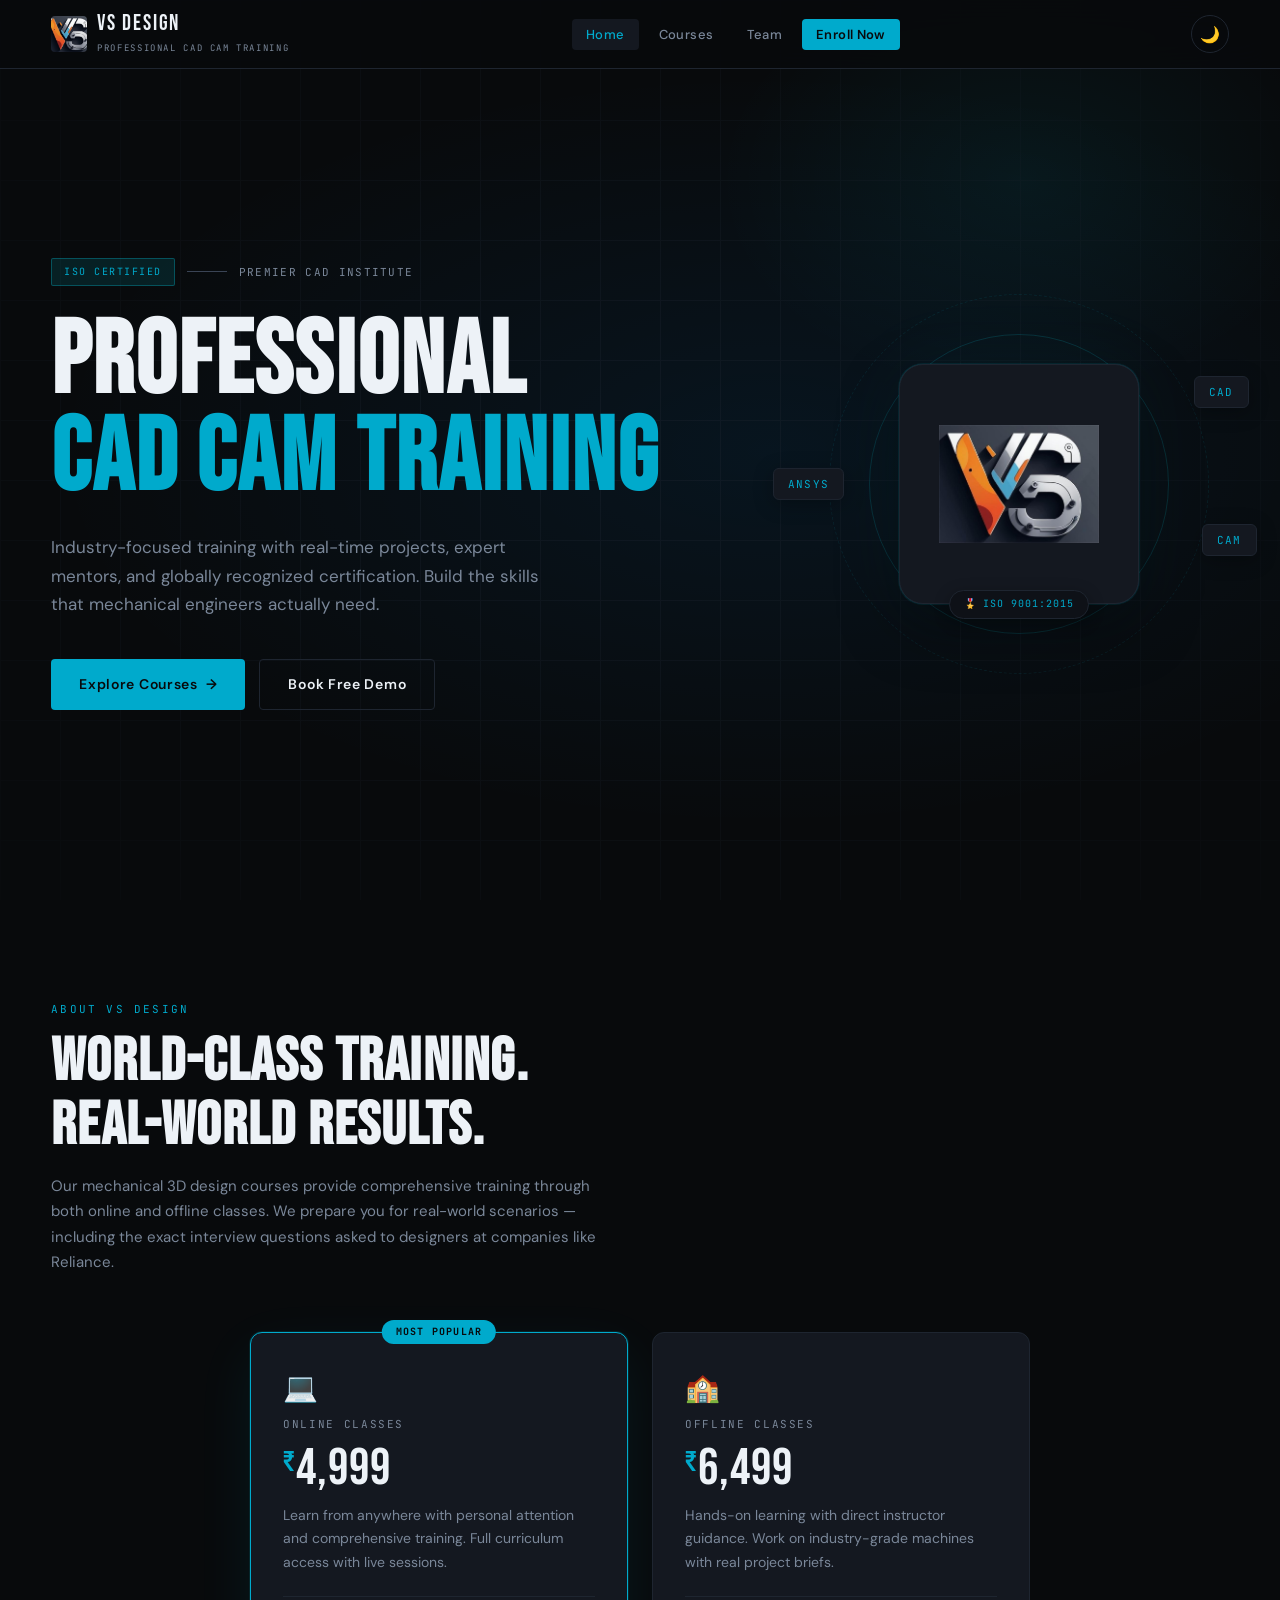
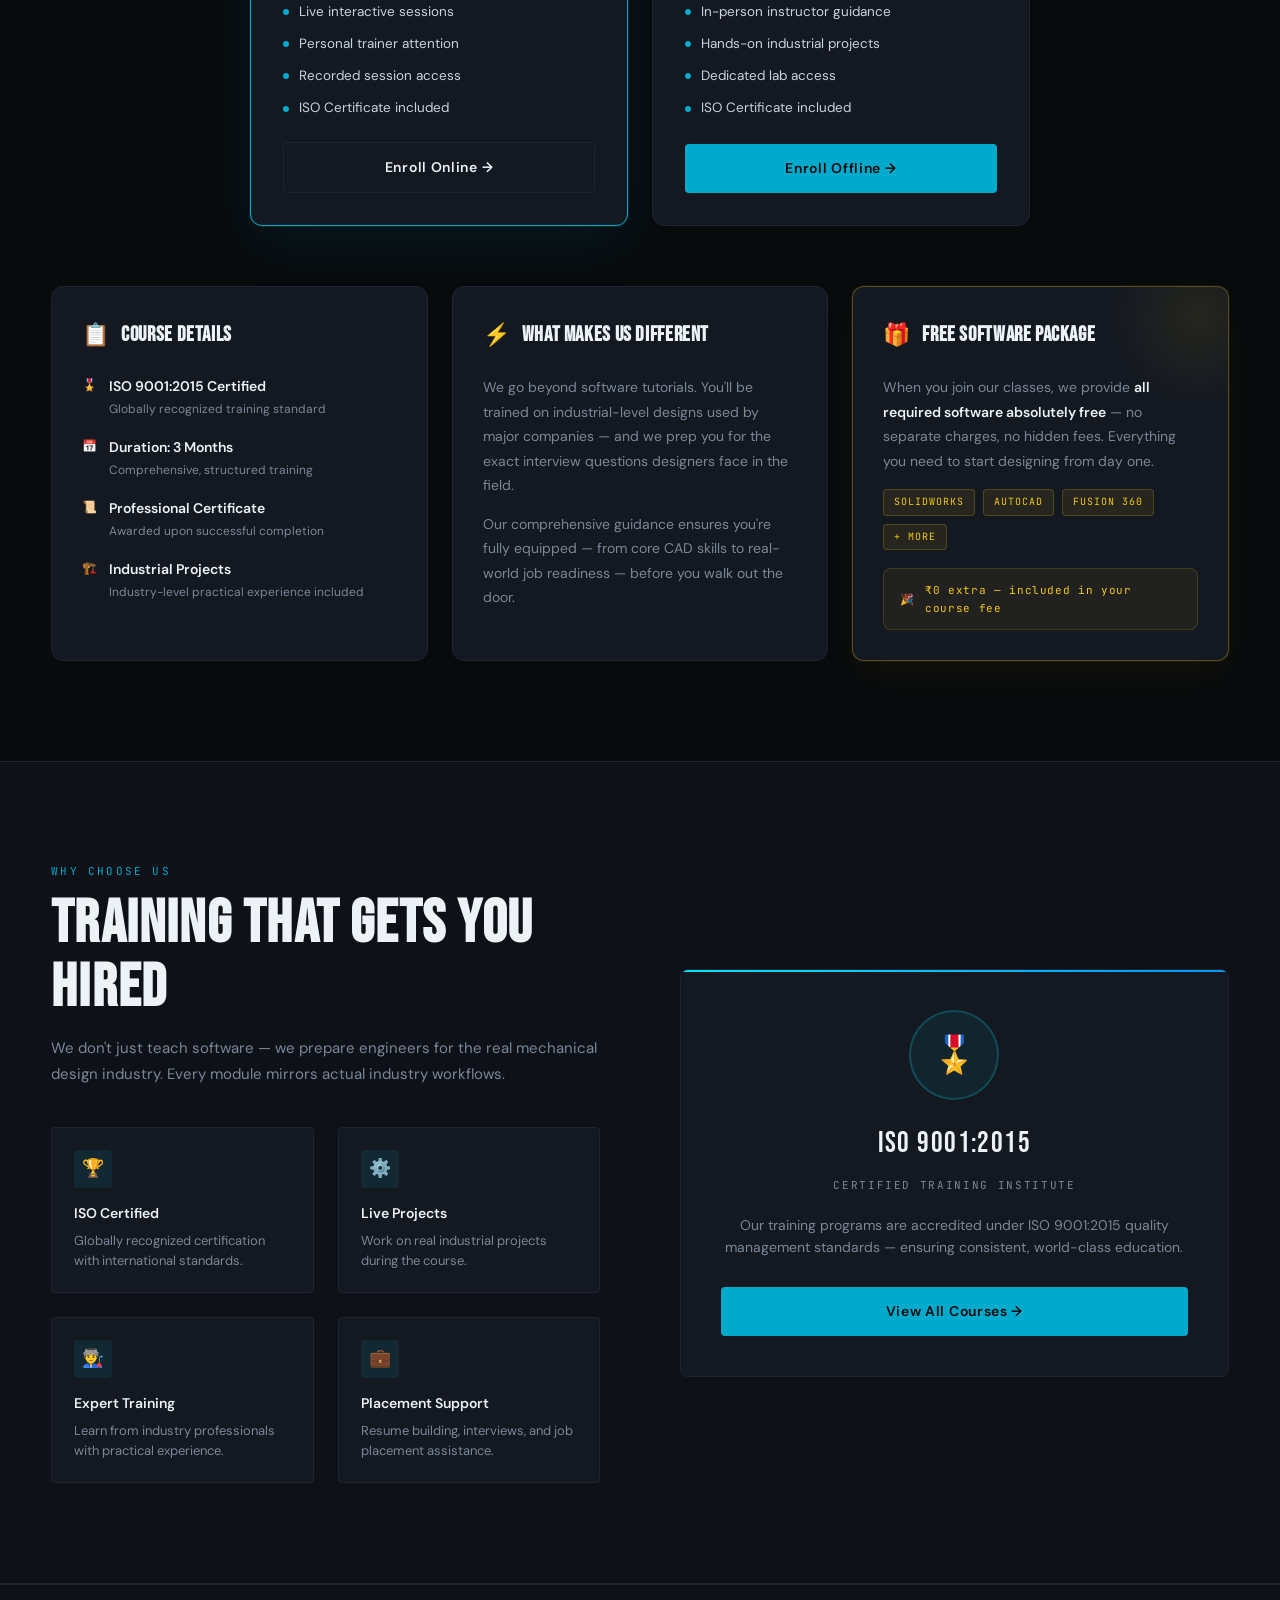
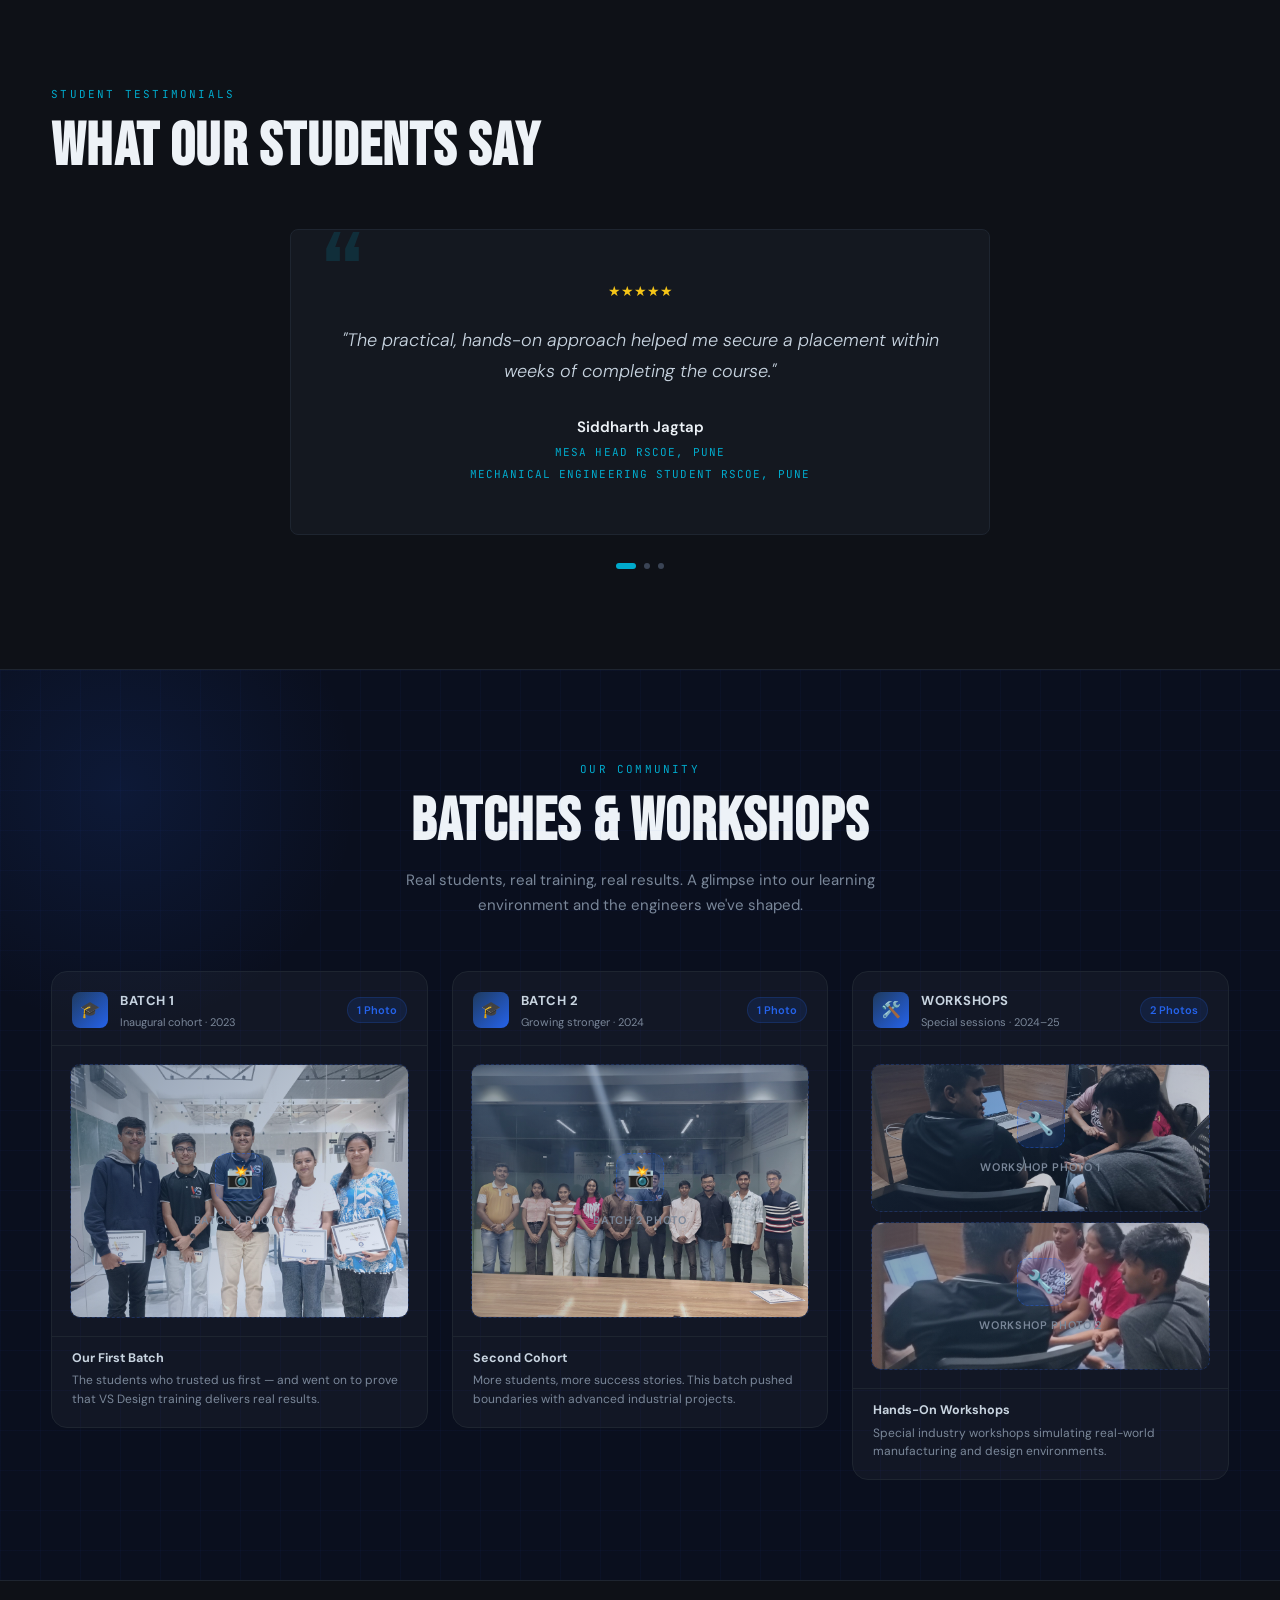
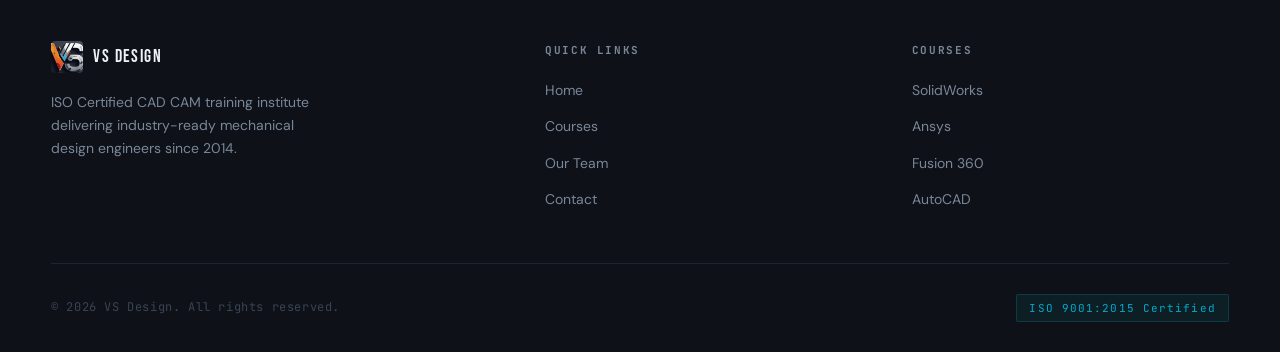
==== commit 0875666d: "Update index.html" ====
--- a/index.html
+++ b/index.html
@@ -6,6 +6,266 @@
   <meta name="viewport" content="width=device-width, initial-scale=1.0">
   <meta name="description" content="ISO Certified SolidWorks training institute. Master CAD design with industry experts. Practical, project-based learning.">
   <link rel="stylesheet" href="css/style.css">
+
+  <style>
+    /* ══════════════════════════════════════════════
+       GALLERY SECTION — Batches & Workshops
+    ══════════════════════════════════════════════ */
+    .gallery-section {
+      padding: 90px 0 100px;
+      background: var(--bg, #0a0f1e);
+      position: relative;
+      overflow: hidden;
+    }
+
+    /* Subtle grid texture backdrop */
+    .gallery-section::before {
+      content: '';
+      position: absolute;
+      inset: 0;
+      background-image:
+        linear-gradient(rgba(37,99,235,0.04) 1px, transparent 1px),
+        linear-gradient(90deg, rgba(37,99,235,0.04) 1px, transparent 1px);
+      background-size: 40px 40px;
+      pointer-events: none;
+    }
+
+    /* Accent glow */
+    .gallery-section::after {
+      content: '';
+      position: absolute;
+      top: -120px;
+      left: -120px;
+      width: 480px;
+      height: 480px;
+      background: radial-gradient(circle, rgba(37,99,235,0.12) 0%, transparent 70%);
+      pointer-events: none;
+    }
+
+    .gallery-header {
+      text-align: center;
+      margin-bottom: 52px;
+    }
+
+    /* ─── Horizontal 3-column track ─── */
+    .gallery-track {
+      display: grid;
+      grid-template-columns: 1fr 1fr 1fr;
+      gap: 24px;
+      align-items: start;
+    }
+
+    /* ─── Each column panel ─── */
+    .gallery-panel {
+      background: var(--card-bg, rgba(255,255,255,0.03));
+      border: 1px solid var(--border, rgba(255,255,255,0.08));
+      border-radius: 16px;
+      overflow: hidden;
+      transition: transform 0.35s ease, box-shadow 0.35s ease, border-color 0.35s ease;
+      position: relative;
+    }
+
+    .gallery-panel:hover {
+      transform: translateY(-6px);
+      box-shadow: 0 24px 60px rgba(37,99,235,0.18);
+      border-color: rgba(37,99,235,0.35);
+    }
+
+    .gallery-panel::before {
+      content: '';
+      position: absolute;
+      top: 0; left: 0; right: 0;
+      height: 3px;
+      border-radius: 16px 16px 0 0;
+      background: linear-gradient(90deg, #2563eb, #60a5fa);
+      opacity: 0;
+      transition: opacity 0.35s ease;
+      z-index: 1;
+    }
+    .gallery-panel:hover::before { opacity: 1; }
+
+    /* ─── Panel header bar ─── */
+    .gallery-panel-head {
+      display: flex;
+      align-items: center;
+      gap: 12px;
+      padding: 18px 20px 14px;
+      border-bottom: 1px solid var(--border, rgba(255,255,255,0.06));
+    }
+
+    .gallery-panel-icon {
+      width: 36px;
+      height: 36px;
+      border-radius: 8px;
+      background: linear-gradient(135deg, #1e3a5f, #2563eb);
+      display: flex;
+      align-items: center;
+      justify-content: center;
+      font-size: 16px;
+      flex-shrink: 0;
+    }
+
+    .gallery-panel-meta { flex: 1; }
+
+    .gallery-panel-title {
+      font-size: 13px;
+      font-weight: 700;
+      color: var(--text, #f1f5f9);
+      letter-spacing: 0.04em;
+      text-transform: uppercase;
+    }
+
+    .gallery-panel-sub {
+      font-size: 11px;
+      color: var(--text-dim, #94a3b8);
+      margin-top: 2px;
+    }
+
+    .gallery-panel-count {
+      font-size: 11px;
+      font-weight: 600;
+      color: #2563eb;
+      background: rgba(37,99,235,0.12);
+      padding: 3px 9px;
+      border-radius: 20px;
+      border: 1px solid rgba(37,99,235,0.2);
+      white-space: nowrap;
+    }
+
+    /* ─── Single image slot (Batch 1 & Batch 2) ─── */
+    .gallery-single-slot {
+      margin: 18px;
+      border-radius: 10px;
+      overflow: hidden;
+      position: relative;
+      aspect-ratio: 4/3;
+      background: var(--card-bg, rgba(255,255,255,0.04));
+      border: 1.5px dashed rgba(37,99,235,0.25);
+    }
+
+    .gallery-single-slot img {
+      width: 100%;
+      height: 100%;
+      object-fit: cover;
+      display: block;
+      transition: transform 0.5s ease;
+    }
+
+    .gallery-panel:hover .gallery-single-slot img {
+      transform: scale(1.04);
+    }
+
+    /* ─── Double image slots (Workshop) ─── */
+    .gallery-double-slots {
+      margin: 18px;
+      display: flex;
+      flex-direction: column;
+      gap: 10px;
+    }
+
+    .gallery-double-slot {
+      border-radius: 10px;
+      overflow: hidden;
+      position: relative;
+      aspect-ratio: 16/7;
+      background: var(--card-bg, rgba(255,255,255,0.04));
+      border: 1.5px dashed rgba(37,99,235,0.25);
+    }
+
+    .gallery-double-slot img {
+      width: 100%;
+      height: 100%;
+      object-fit: cover;
+      display: block;
+      transition: transform 0.5s ease;
+    }
+
+    .gallery-panel:hover .gallery-double-slot img {
+      transform: scale(1.04);
+    }
+
+    /* ─── Placeholder (when no real image loaded) ─── */
+    .img-placeholder {
+      position: absolute;
+      inset: 0;
+      display: flex;
+      flex-direction: column;
+      align-items: center;
+      justify-content: center;
+      gap: 10px;
+      background: linear-gradient(135deg,
+        rgba(30,58,95,0.5) 0%,
+        rgba(37,99,235,0.08) 100%);
+    }
+
+    .img-placeholder-icon {
+      width: 48px;
+      height: 48px;
+      border-radius: 12px;
+      background: rgba(37,99,235,0.15);
+      border: 1.5px dashed rgba(37,99,235,0.4);
+      display: flex;
+      align-items: center;
+      justify-content: center;
+      font-size: 22px;
+    }
+
+    .img-placeholder-text {
+      font-size: 11px;
+      font-weight: 600;
+      color: var(--text-dim, #94a3b8);
+      text-align: center;
+      letter-spacing: 0.06em;
+      text-transform: uppercase;
+    }
+
+    .img-placeholder-hint {
+      font-size: 10px;
+      color: rgba(148,163,184,0.5);
+      text-align: center;
+    }
+
+    /* ─── Panel footer caption ─── */
+    .gallery-panel-caption {
+      padding: 12px 20px 18px;
+      font-size: 12px;
+      color: var(--text-dim, #94a3b8);
+      line-height: 1.55;
+      border-top: 1px solid var(--border, rgba(255,255,255,0.05));
+    }
+
+    .gallery-panel-caption strong {
+      color: var(--text, #f1f5f9);
+      display: block;
+      font-size: 12.5px;
+      margin-bottom: 3px;
+    }
+
+    /* ─── Responsive ─── */
+    @media (max-width: 900px) {
+      .gallery-track {
+        grid-template-columns: 1fr 1fr;
+        gap: 18px;
+      }
+      .gallery-panel:last-child {
+        grid-column: 1 / -1;
+      }
+      .gallery-double-slots {
+        flex-direction: row;
+      }
+      .gallery-double-slot {
+        flex: 1;
+        aspect-ratio: 1/1;
+      }
+    }
+
+    @media (max-width: 560px) {
+      .gallery-track { grid-template-columns: 1fr; }
+      .gallery-panel:last-child { grid-column: auto; }
+      .gallery-double-slots { flex-direction: column; }
+      .gallery-double-slot { aspect-ratio: 16/7; }
+    }
+  </style>
 </head>
 <body>
 
@@ -13,7 +273,7 @@
 <header>
   <div class="container nav-inner">
     <a href="index.html" class="logo">
-      <img src="vsdesgn.jpg" alt="VS Design Logo" class="logo-img">
+      <img src="vsdesgn.jpg" alt="VS Design Logo" class="logo-img" onerror="this.style.display='none'; this.nextElementSibling.style.display='flex'">
       <div class="logo-mark" style="display:none">VS</div>
       <div>
         <span class="logo-text">VS DESIGN</span>
@@ -28,84 +288,371 @@
         <li><a href="contact.html" class="nav-cta">Enroll Now</a></li>
       </ul>
     </nav>
+    <button class="theme-toggle" aria-label="Toggle theme">
+      <span class="icon-moon">🌙</span>
+      <span class="icon-sun">☀️</span>
+    </button>
+    <button class="hamburger" aria-label="Toggle menu">
+      <span></span><span></span><span></span>
+    </button>
   </div>
 </header>
+
+<!-- ─── Hero ─── -->
+<section class="hero">
+  <div class="hero-bg"></div>
+  <div class="hero-grid"></div>
+  <div class="container hero-layout">
+    <div class="hero-content">
+      <div class="hero-eyebrow">
+        <span class="eyebrow-badge">ISO Certified</span>
+        <div class="eyebrow-line"></div>
+        <span class="eyebrow-text">Premier CAD Institute</span>
+      </div>
+      <h1>Professional <br><span class="line2">CAD CAM Training</span></h1>
+      <p class="hero-desc">Industry-focused training with real-time projects, expert mentors, and globally recognized certification. Build the skills that mechanical engineers actually need.</p>
+      <div class="hero-actions">
+        <a href="courses.html" class="btn btn-primary">Explore Courses <span>→</span></a>
+        <a href="contact.html" class="btn btn-outline">Book Free Demo</a>
+      </div>
+    </div>
+    <div class="hero-logo-panel">
+      <div class="hero-logo-ring hero-logo-ring--outer"></div>
+      <div class="hero-logo-ring hero-logo-ring--mid"></div>
+      <div class="hero-logo-card">
+        <img src="vsdesgn.jpg" alt="VS Design Company Logo" class="hero-logo-img" onerror="this.style.display='none'; this.nextElementSibling.style.display='flex'">
+        <div class="hero-logo-fallback" style="display:none">
+          <span class="hero-logo-initials">VS</span>
+          <span class="hero-logo-name">DESIGN</span>
+        </div>
+        <div class="hero-logo-badge"><span>🎖️</span><span>ISO 9001:2015</span></div>
+      </div>
+      <div class="hero-chip hero-chip--1">CAD</div>
+      <div class="hero-chip hero-chip--2">CAM</div>
+      <div class="hero-chip hero-chip--3">Ansys</div>
+    </div>
+  </div>
+</section>
 
 <!-- ─── About VS Design ─── -->
 <section class="about-section">
   <div class="container">
 
-    <div class="about-header">
+    <div class="about-header fade-up">
       <span class="section-label">About VS Design</span>
       <h2 class="section-title">World-Class Training.<br>Real-World Results.</h2>
-    </div>
-
-    <!-- ✅ FIXED PRICING SECTION -->
+      <p class="section-desc" style="margin-top:16px;">Our mechanical 3D design courses provide comprehensive training through both online and offline classes. We prepare you for real-world scenarios — including the exact interview questions asked to designers at companies like Reliance.</p>
+    </div>
+
+    <!-- FIX: pricing grid now properly wraps BOTH cards with all their children -->
     <div class="pricing-grid">
 
-      <!-- ONLINE -->
-      <div class="pricing-card pricing-card--featured">
+      <!-- Card 1: Online -->
+      <div class="pricing-card pricing-card--featured fade-up" data-delay="120">
         <div class="pricing-popular-badge">Most Popular</div>
-
         <div class="pricing-card-top">
           <div class="pricing-mode-icon">💻</div>
           <div class="pricing-mode">Online Classes</div>
-          <div class="pricing-amount"><span>₹</span>4,999</div>
-          <p class="pricing-desc">Learn from anywhere with personal attention.</p>
-        </div>
-
+          <div class="pricing-amount"><span class="pricing-currency">₹</span>4,999</div>
+          <p class="pricing-desc">Learn from anywhere with personal attention and comprehensive training. Full curriculum access with live sessions.</p>
+        </div>
         <ul class="pricing-perks">
-          <li>Live interactive sessions</li>
-          <li>Personal trainer attention</li>
-          <li>Recorded sessions</li>
-          <li>ISO Certificate</li>
+          <li><span class="perk-dot"></span>Live interactive sessions</li>
+          <li><span class="perk-dot"></span>Personal trainer attention</li>
+          <li><span class="perk-dot"></span>Recorded session access</li>
+          <li><span class="perk-dot"></span>ISO Certificate included</li>
         </ul>
-
-        <a href="contact.html" class="btn btn-outline">Enroll Online →</a>
-      </div>
-
-      <!-- OFFLINE -->
-      <div class="pricing-card">
+        <a href="contact.html" class="btn btn-outline" style="width:100%;justify-content:center;margin-top:auto;">Enroll Online →</a>
+      </div>
+
+      <!-- Card 2: Offline -->
+      <div class="pricing-card fade-up" data-delay="0">
         <div class="pricing-card-top">
           <div class="pricing-mode-icon">🏫</div>
           <div class="pricing-mode">Offline Classes</div>
-          <div class="pricing-amount"><span>₹</span>6,499</div>
-          <p class="pricing-desc">Hands-on industrial learning.</p>
-        </div>
-
+          <div class="pricing-amount"><span class="pricing-currency">₹</span>6,499</div>
+          <p class="pricing-desc">Hands-on learning with direct instructor guidance. Work on industry-grade machines with real project briefs.</p>
+        </div>
         <ul class="pricing-perks">
-          <li>Instructor guidance</li>
-          <li>Industrial projects</li>
-          <li>Lab access</li>
-          <li>ISO Certificate</li>
+          <li><span class="perk-dot"></span>In-person instructor guidance</li>
+          <li><span class="perk-dot"></span>Hands-on industrial projects</li>
+          <li><span class="perk-dot"></span>Dedicated lab access</li>
+          <li><span class="perk-dot"></span>ISO Certificate included</li>
         </ul>
-
-        <a href="contact.html" class="btn btn-primary">Enroll Offline →</a>
-      </div>
-
-    </div>
-
+        <a href="contact.html" class="btn btn-primary" style="width:100%;justify-content:center;margin-top:auto;">Enroll Offline →</a>
+      </div>
+
+    </div><!-- /pricing-grid -->
+
+    <div class="about-details-grid">
+      <div class="about-detail-card fade-up" data-delay="0">
+        <div class="detail-card-header">
+          <span class="detail-card-icon">📋</span>
+          <h3>Course Details</h3>
+        </div>
+        <ul class="detail-list">
+          <li><span class="detail-icon">🎖️</span><div><strong>ISO 9001:2015 Certified</strong><span>Globally recognized training standard</span></div></li>
+          <li><span class="detail-icon">📅</span><div><strong>Duration: 3 Months</strong><span>Comprehensive, structured training</span></div></li>
+          <li><span class="detail-icon">📜</span><div><strong>Professional Certificate</strong><span>Awarded upon successful completion</span></div></li>
+          <li><span class="detail-icon">🏗️</span><div><strong>Industrial Projects</strong><span>Industry-level practical experience included</span></div></li>
+        </ul>
+      </div>
+      <div class="about-detail-card fade-up" data-delay="120">
+        <div class="detail-card-header">
+          <span class="detail-card-icon">⚡</span>
+          <h3>What Makes Us Different</h3>
+        </div>
+        <p class="detail-para">We go beyond software tutorials. You'll be trained on industrial-level designs used by major companies — and we prep you for the exact interview questions designers face in the field.</p>
+        <p class="detail-para" style="margin-top:14px;">Our comprehensive guidance ensures you're fully equipped — from core CAD skills to real-world job readiness — before you walk out the door.</p>
+      </div>
+      <div class="about-detail-card about-bonus-card fade-up" data-delay="240">
+        <div class="bonus-glow"></div>
+        <div class="detail-card-header">
+          <span class="detail-card-icon">🎁</span>
+          <h3>Free Software Package</h3>
+        </div>
+        <p class="detail-para">When you join our classes, we provide <strong>all required software absolutely free</strong> — no separate charges, no hidden fees. Everything you need to start designing from day one.</p>
+        <div class="bonus-tags">
+          <span>SolidWorks</span><span>AutoCAD</span><span>Fusion 360</span><span>+ More</span>
+        </div>
+        <div class="bonus-highlight">
+          <span>🎉</span>
+          <span>₹0 extra — included in your course fee</span>
+        </div>
+      </div>
+    </div><!-- /about-details-grid -->
+
+  </div><!-- /container -->
+</section><!-- /about-section -->
+
+<!-- ─── Why Choose ─── -->
+<section class="why-section">
+  <div class="container">
+    <div class="why-grid">
+      <div>
+        <span class="section-label">Why Choose Us</span>
+        <h2 class="section-title">Training That Gets You Hired</h2>
+        <p class="section-desc" style="margin-top:16px;">We don't just teach software — we prepare engineers for the real mechanical design industry. Every module mirrors actual industry workflows.</p>
+        <div class="why-features">
+          <div class="feature-item fade-up" data-delay="0">
+            <div class="feature-icon">🏆</div>
+            <div class="feature-title">ISO Certified</div>
+            <div class="feature-desc">Globally recognized certification with international standards.</div>
+          </div>
+          <div class="feature-item fade-up" data-delay="100">
+            <div class="feature-icon">⚙️</div>
+            <div class="feature-title">Live Projects</div>
+            <div class="feature-desc">Work on real industrial projects during the course.</div>
+          </div>
+          <div class="feature-item fade-up" data-delay="200">
+            <div class="feature-icon">👨‍🏭</div>
+            <div class="feature-title">Expert Training</div>
+            <div class="feature-desc">Learn from industry professionals with practical experience.</div>
+          </div>
+          <div class="feature-item fade-up" data-delay="300">
+            <div class="feature-icon">💼</div>
+            <div class="feature-title">Placement Support</div>
+            <div class="feature-desc">Resume building, interviews, and job placement assistance.</div>
+          </div>
+        </div>
+      </div>
+      <div class="why-visual fade-up">
+        <div class="iso-card">
+          <div class="iso-badge">🎖️</div>
+          <div class="iso-title">ISO 9001:2015</div>
+          <div class="iso-subtitle">Certified Training Institute</div>
+          <p style="color:var(--text-dim); font-size:14px; margin-top:20px; line-height:1.6;">Our training programs are accredited under ISO 9001:2015 quality management standards — ensuring consistent, world-class education.</p>
+          <a href="courses.html" class="btn btn-primary" style="margin-top:28px; width:100%; justify-content:center;">View All Courses →</a>
+        </div>
+      </div>
+    </div>
   </div>
 </section>
 
-<!-- ─── Footer (UNCHANGED) ─── -->
+<!-- ─── Reviews ─── -->
+<section class="reviews-section">
+  <div class="container">
+    <span class="section-label">Student Testimonials</span>
+    <h2 class="section-title">What Our Students Say</h2>
+    <div class="reviews-wrapper">
+      <div class="review-track">
+        <div class="review active">
+          <div class="review-card">
+            <div class="review-stars">★★★★★</div>
+            <p class="review-text">"The practical, hands-on approach helped me secure a placement within weeks of completing the course."</p>
+            <div class="review-author">Siddharth Jagtap</div>
+            <div class="review-role">MESA Head RSCOE, Pune</div>
+            <div class="review-role">Mechanical Engineering Student RSCOE, Pune</div>
+          </div>
+        </div>
+        <div class="review">
+          <div class="review-card">
+            <div class="review-stars">★★★★★</div>
+            <p class="review-text">"Highly professional trainers and a structured curriculum. The real-world projects gave me the confidence to handle complex assemblies on the job from day one."</p>
+            <div class="review-author">Sujal Kothimbire</div>
+            <div class="review-role">Captain Team MechAgrinics RSCOE, Pune</div>
+            <div class="review-role">Mechanical Engineering Student, Pune</div>
+          </div>
+        </div>
+        <div class="review">
+          <div class="review-card">
+            <div class="review-stars">★★★★★</div>
+            <p class="review-text">"The ISO certification and real project training made a huge difference in my resume. Companies immediately recognize the VS Design stamp of quality."</p>
+            <div class="review-author">Priyanka Ravate</div>
+            <div class="review-role">Mechanical Engineering Student, Pune</div>
+          </div>
+        </div>
+      </div>
+      <div class="review-dots">
+        <button class="review-dot active" aria-label="Review 1"></button>
+        <button class="review-dot" aria-label="Review 2"></button>
+        <button class="review-dot" aria-label="Review 3"></button>
+      </div>
+    </div>
+  </div>
+</section>
+
+<!-- ════════════════════════════════════════════════
+     GALLERY — Batches & Workshops
+════════════════════════════════════════════════ -->
+<section class="gallery-section">
+  <div class="container">
+
+    <div class="gallery-header fade-up">
+      <span class="section-label">Our Community</span>
+      <h2 class="section-title">Batches &amp; Workshops</h2>
+      <p class="section-desc" style="margin-top:14px;max-width:520px;margin-left:auto;margin-right:auto;">
+        Real students, real training, real results. A glimpse into our learning environment and the engineers we've shaped.
+      </p>
+    </div>
+
+    <div class="gallery-track">
+
+      <!-- ── BATCH 1 ── -->
+      <div class="gallery-panel fade-up" data-delay="0">
+        <div class="gallery-panel-head">
+          <div class="gallery-panel-icon">🎓</div>
+          <div class="gallery-panel-meta">
+            <div class="gallery-panel-title">Batch 1</div>
+            <div class="gallery-panel-sub">Inaugural cohort · 2023</div>
+          </div>
+          <span class="gallery-panel-count">1 Photo</span>
+        </div>
+        <div class="gallery-single-slot">
+          <img src="batch1.jpeg" alt="VS Design Batch 1 Students"
+               onerror="this.style.display='none'; this.nextElementSibling.style.display='flex'">
+          <div class="img-placeholder">
+            <div class="img-placeholder-icon">📸</div>
+            <div class="img-placeholder-text">Batch 1 Photo</div>
+          </div>
+        </div>
+        <div class="gallery-panel-caption">
+          <strong>Our First Batch</strong>
+          The students who trusted us first — and went on to prove that VS Design training delivers real results.
+        </div>
+      </div>
+
+      <!-- ── BATCH 2 ── -->
+      <div class="gallery-panel fade-up" data-delay="120">
+        <div class="gallery-panel-head">
+          <div class="gallery-panel-icon">🎓</div>
+          <div class="gallery-panel-meta">
+            <div class="gallery-panel-title">Batch 2</div>
+            <div class="gallery-panel-sub">Growing stronger · 2024</div>
+          </div>
+          <span class="gallery-panel-count">1 Photo</span>
+        </div>
+        <div class="gallery-single-slot">
+          <img src="batch2.jpeg" alt="VS Design Batch 2 Students"
+               onerror="this.style.display='none'; this.nextElementSibling.style.display='flex'">
+          <div class="img-placeholder">
+            <div class="img-placeholder-icon">📸</div>
+            <div class="img-placeholder-text">Batch 2 Photo</div>
+          </div>
+        </div>
+        <div class="gallery-panel-caption">
+          <strong>Second Cohort</strong>
+          More students, more success stories. This batch pushed boundaries with advanced industrial projects.
+        </div>
+      </div>
+
+      <!-- ── WORKSHOPS ── -->
+      <div class="gallery-panel fade-up" data-delay="240">
+        <div class="gallery-panel-head">
+          <div class="gallery-panel-icon">🛠️</div>
+          <div class="gallery-panel-meta">
+            <div class="gallery-panel-title">Workshops</div>
+            <div class="gallery-panel-sub">Special sessions · 2024–25</div>
+          </div>
+          <span class="gallery-panel-count">2 Photos</span>
+        </div>
+        <div class="gallery-double-slots">
+          <div class="gallery-double-slot">
+            <img src="workshopimg.jpeg" alt="VS Design Workshop Session 1"
+                 onerror="this.style.display='none'; this.nextElementSibling.style.display='flex'">
+            <div class="img-placeholder">
+              <div class="img-placeholder-icon">🔧</div>
+              <div class="img-placeholder-text">Workshop Photo 1</div>
+            </div>
+          </div>
+          <div class="gallery-double-slot">
+            <img src="workshopimg2.jpeg" alt="VS Design Workshop Session 2"
+                 onerror="this.style.display='none'; this.nextElementSibling.style.display='flex'">
+            <div class="img-placeholder">
+              <div class="img-placeholder-icon">🔧</div>
+              <div class="img-placeholder-text">Workshop Photo 2</div>
+            </div>
+          </div>
+        </div>
+        <div class="gallery-panel-caption">
+          <strong>Hands-On Workshops</strong>
+          Special industry workshops simulating real-world manufacturing and design environments.
+        </div>
+      </div>
+
+    </div><!-- /gallery-track -->
+
+  </div><!-- /container -->
+</section><!-- /gallery-section -->
+
+<!-- ─── Footer ─── -->
 <footer>
   <div class="container">
     <div class="footer-grid">
       <div class="footer-brand">
         <div class="logo">
-          <img src="vsdesgn.jpg" alt="VS Design" class="logo-img" style="width:32px;height:32px;">
-          <div class="logo-mark" style="display:none;width:32px;height:32px;">VS</div>
-          <div><span class="logo-text">VS DESIGN</span></div>
-        </div>
-        <p>ISO Certified CAD CAM training institute delivering industry-ready engineers.</p>
+          <img src="vsdesgn.jpg" alt="VS Design" class="logo-img" style="width:32px;height:32px;" onerror="this.style.display='none'; this.nextElementSibling.style.display='flex'">
+          <div class="logo-mark" style="display:none;width:32px;height:32px;font-size:15px;">VS</div>
+          <div><span class="logo-text" style="font-size:18px;">VS DESIGN</span></div>
+        </div>
+        <p>ISO Certified CAD CAM training institute delivering industry-ready mechanical design engineers since 2014.</p>
+      </div>
+      <div class="footer-col">
+        <h4>Quick Links</h4>
+        <ul>
+          <li><a href="index.html">Home</a></li>
+          <li><a href="courses.html">Courses</a></li>
+          <li><a href="team.html">Our Team</a></li>
+          <li><a href="contact.html">Contact</a></li>
+        </ul>
+      </div>
+      <div class="footer-col">
+        <h4>Courses</h4>
+        <ul>
+          <li><a href="courses.html">SolidWorks</a></li>
+          <li><a href="courses.html">Ansys</a></li>
+          <li><a href="courses.html">Fusion 360</a></li>
+          <li><a href="courses.html">AutoCAD</a></li>
+        </ul>
       </div>
     </div>
     <div class="footer-bottom">
-      <span>© 2026 VS Design</span>
+      <span class="footer-copy">© 2026 VS Design. All rights reserved.</span>
+      <span class="footer-iso">ISO 9001:2015 Certified</span>
     </div>
   </div>
 </footer>
 
+<script src="js/script.js"></script>
 </body>
 </html>
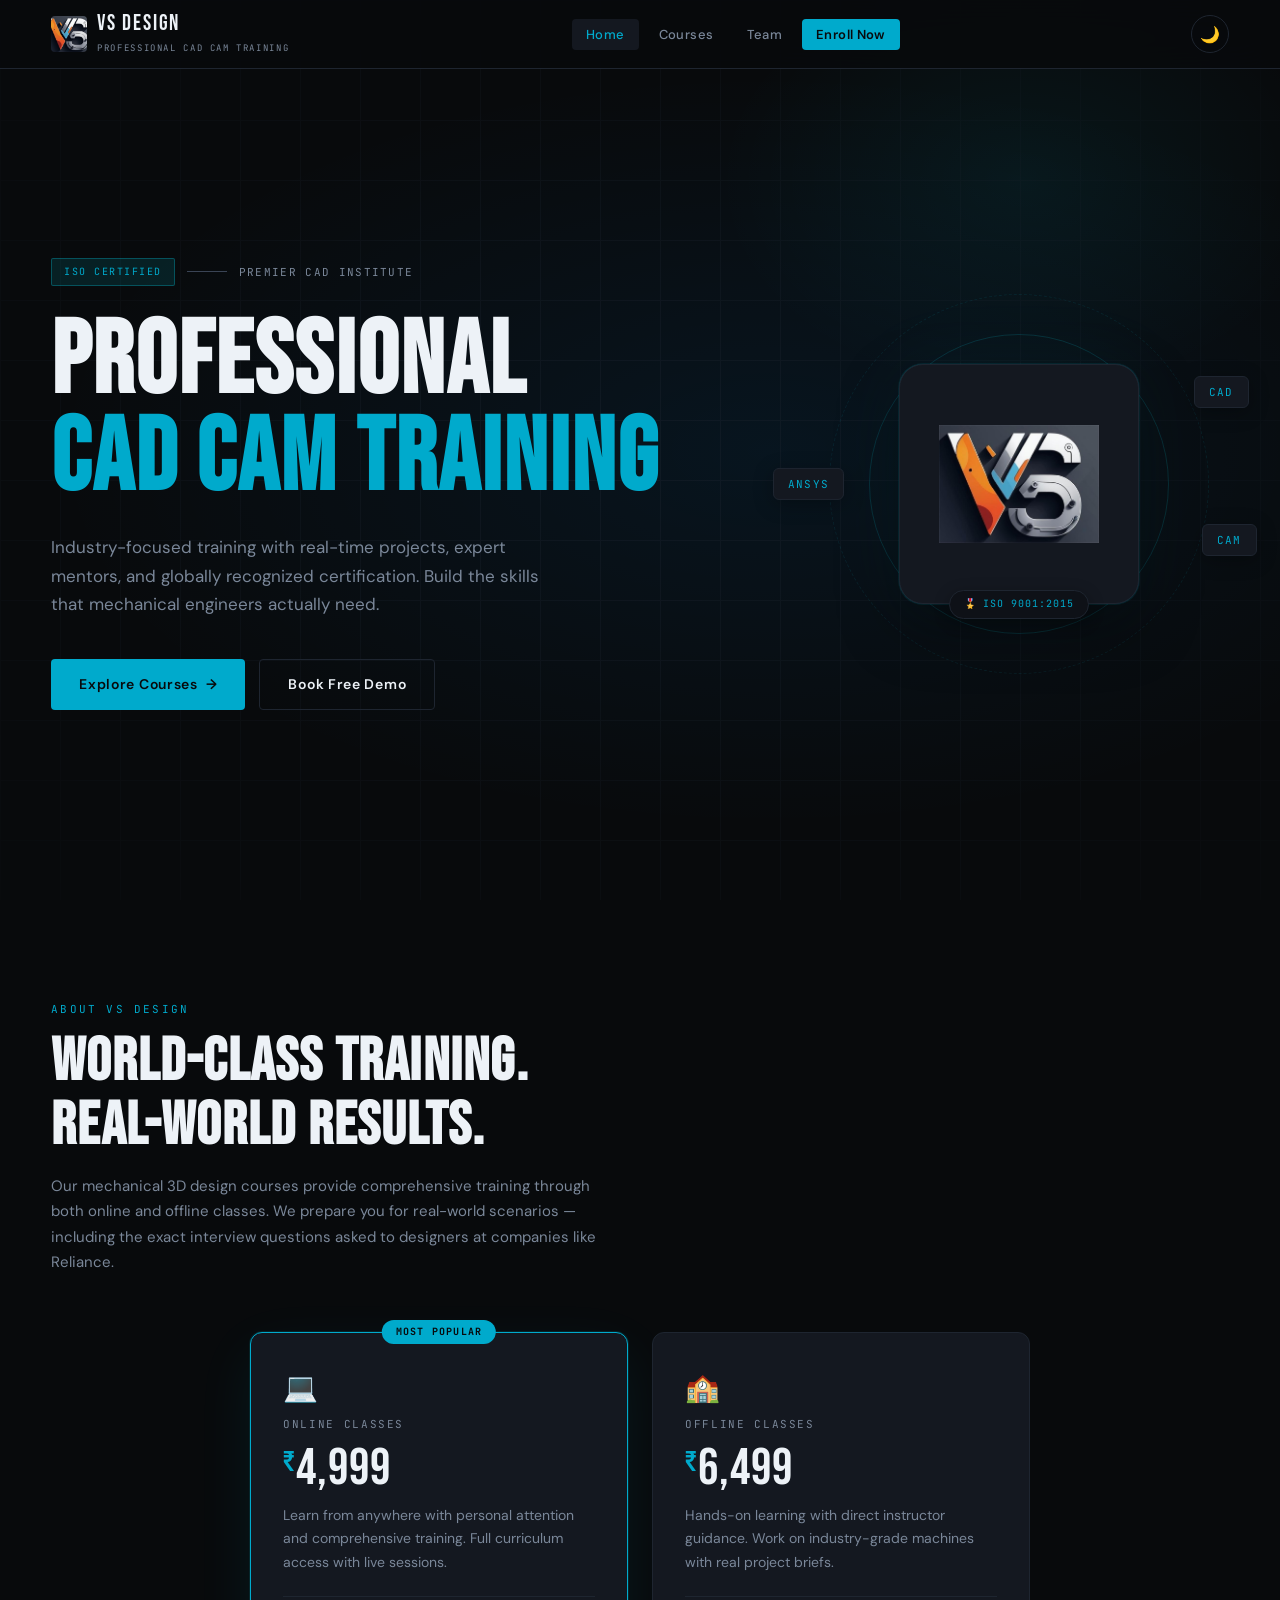
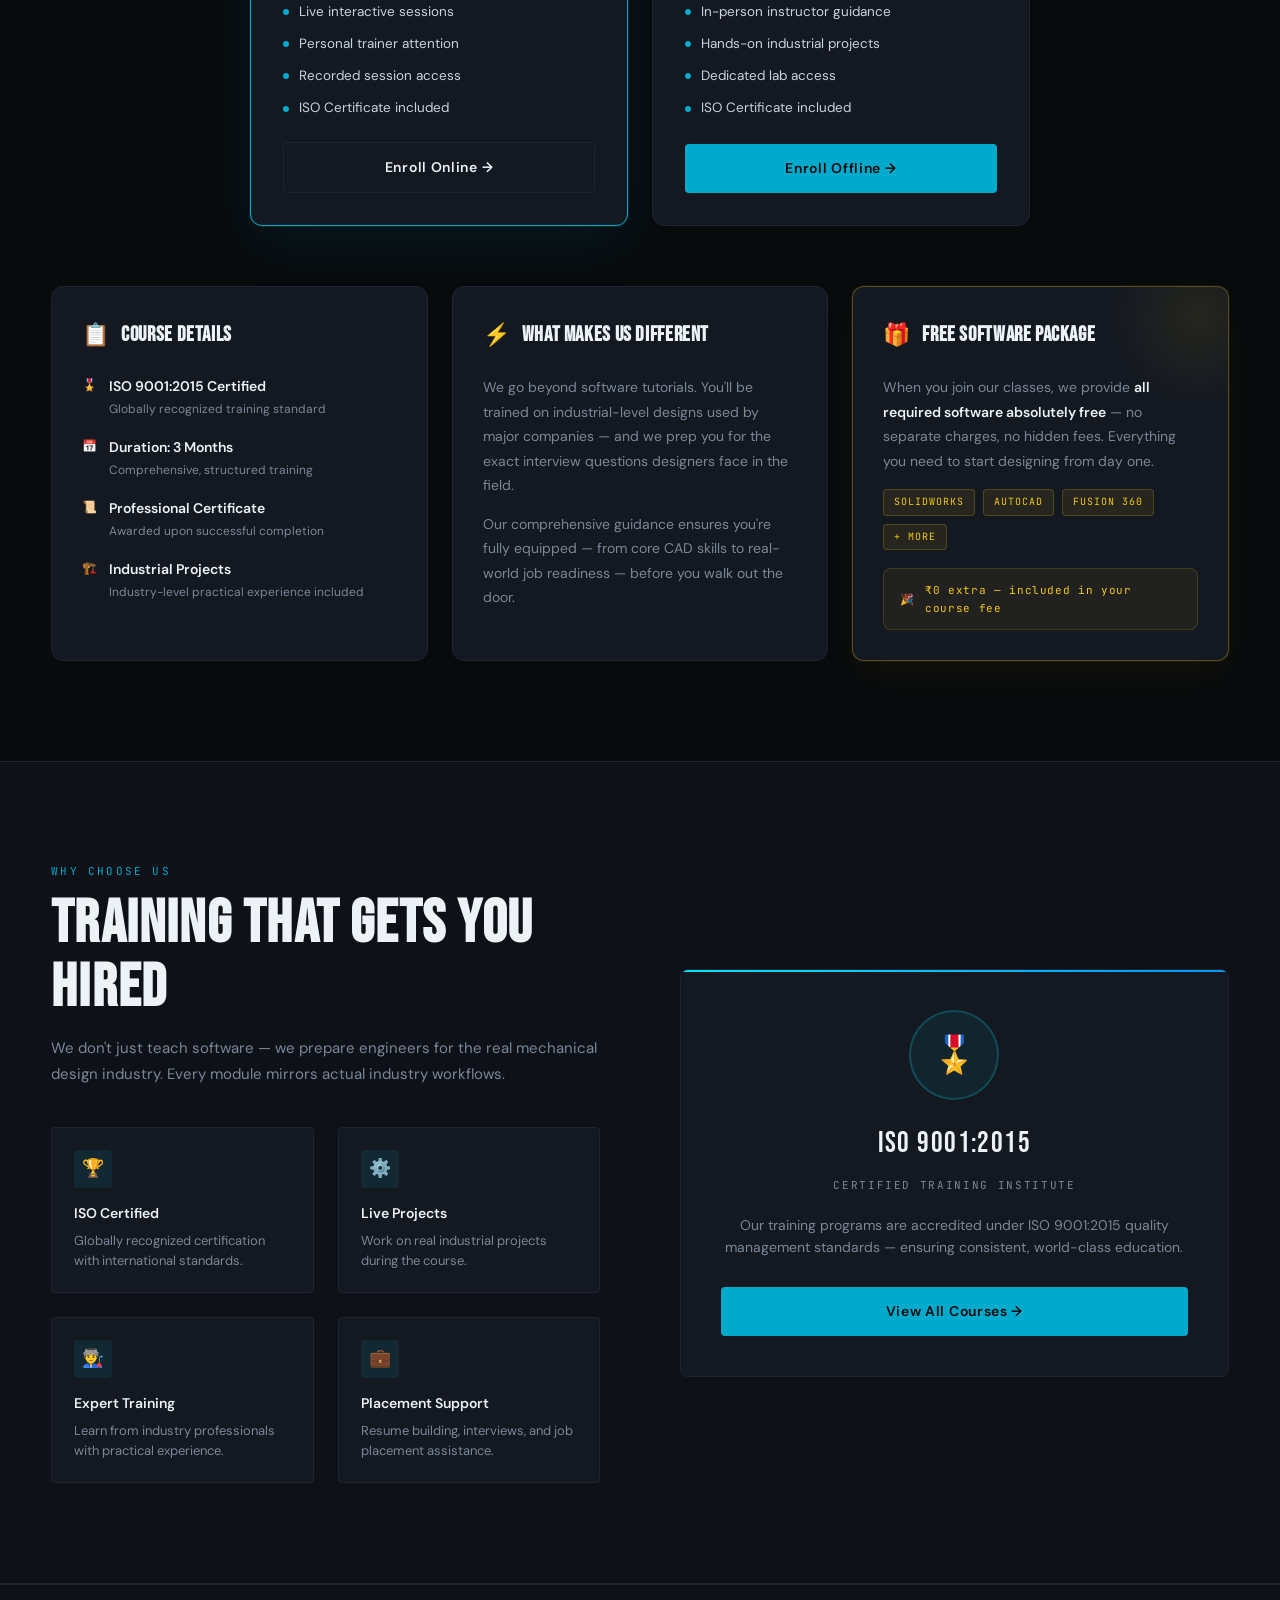
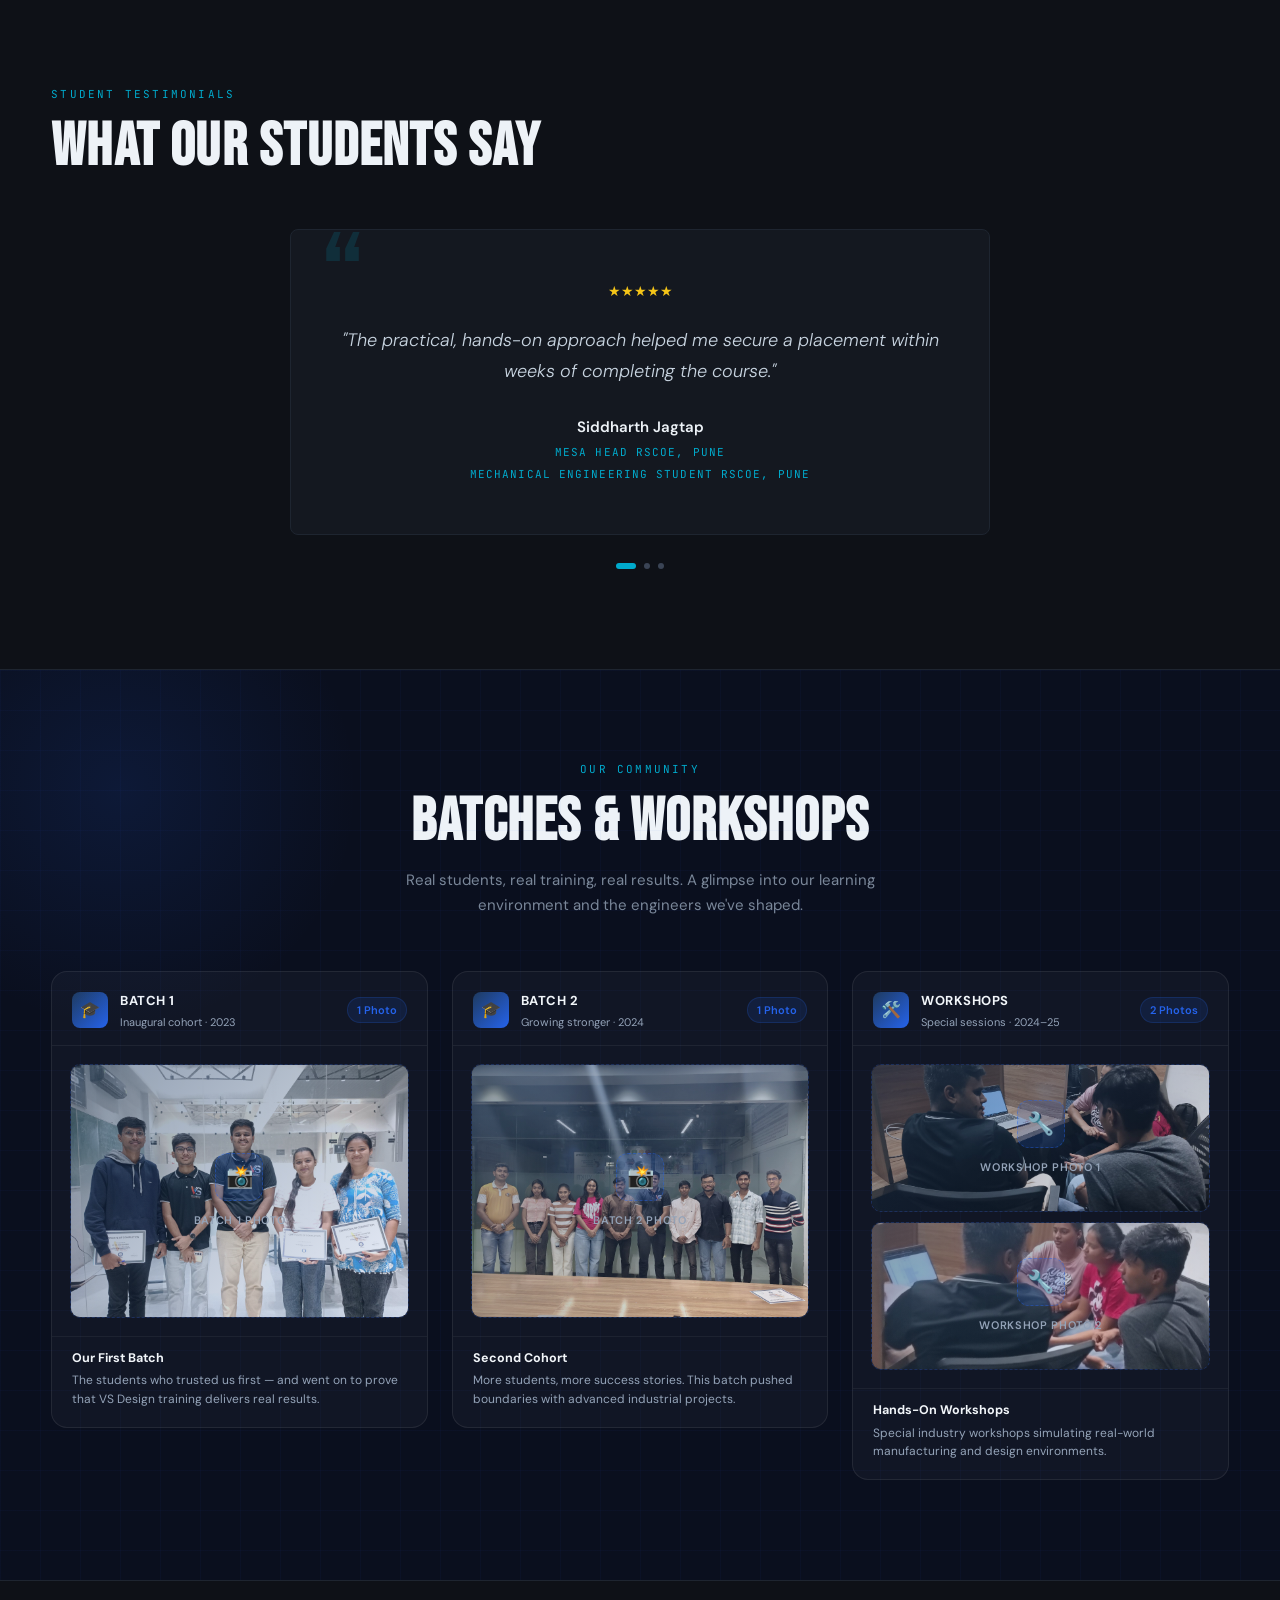
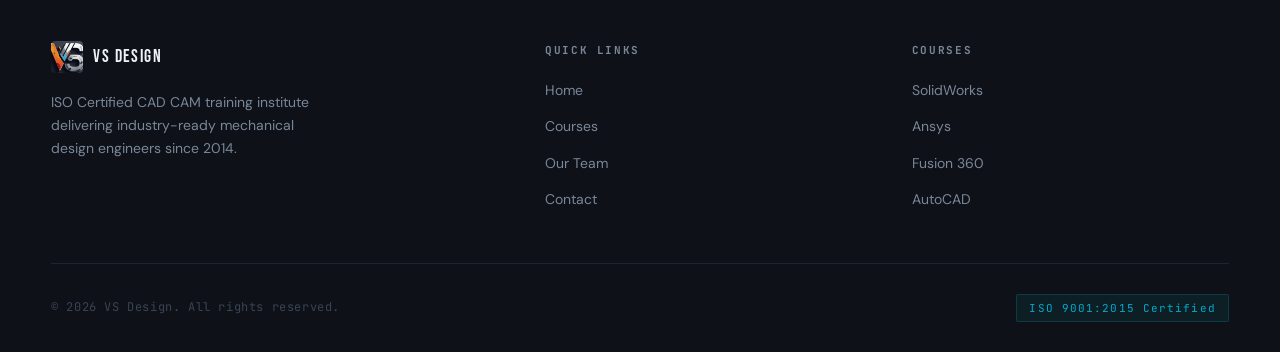
==== commit f640e191: "Update index.html" ====
--- a/index.html
+++ b/index.html
@@ -9,13 +9,54 @@
 
   <style>
     /* ══════════════════════════════════════════════
+       GALLERY — CSS custom properties
+       These override whatever your main style.css
+       sets, so the section always matches the theme.
+    ══════════════════════════════════════════════ */
+
+    /* ── DARK MODE defaults ── */
+    :root {
+      --gallery-bg:            #0a0f1e;
+      --gallery-card-bg:       rgba(255,255,255,0.03);
+      --gallery-card-bg-slot:  rgba(255,255,255,0.04);
+      --gallery-border:        rgba(255,255,255,0.08);
+      --gallery-border-subtle: rgba(255,255,255,0.06);
+      --gallery-border-cap:    rgba(255,255,255,0.05);
+      --gallery-text:          #f1f5f9;
+      --gallery-text-dim:      #94a3b8;
+      --gallery-icon-bg:       linear-gradient(135deg, #1e3a5f, #2563eb);
+      --gallery-placeholder-bg:linear-gradient(135deg, rgba(30,58,95,0.5) 0%, rgba(37,99,235,0.08) 100%);
+      --gallery-hint-color:    rgba(148,163,184,0.5);
+    }
+
+    /* ── LIGHT MODE overrides ──
+       Targets both a [data-theme="light"] attribute on <html>/<body>
+       and the .light class — covers whichever approach your script.js uses */
+    [data-theme="light"],
+    body.light,
+    html.light {
+      --gallery-bg:            #f0f4ff;
+      --gallery-card-bg:       #ffffff;
+      --gallery-card-bg-slot:  #f8faff;
+      --gallery-border:        rgba(37,99,235,0.15);
+      --gallery-border-subtle: rgba(37,99,235,0.10);
+      --gallery-border-cap:    rgba(37,99,235,0.08);
+      --gallery-text:          #0f172a;
+      --gallery-text-dim:      #475569;
+      --gallery-icon-bg:       linear-gradient(135deg, #3b82f6, #2563eb);
+      --gallery-placeholder-bg:linear-gradient(135deg, rgba(219,234,254,0.8) 0%, rgba(37,99,235,0.06) 100%);
+      --gallery-hint-color:    rgba(71,85,105,0.6);
+    }
+
+    /* ══════════════════════════════════════════════
        GALLERY SECTION — Batches & Workshops
     ══════════════════════════════════════════════ */
     .gallery-section {
       padding: 90px 0 100px;
-      background: var(--bg, #0a0f1e);
+      background: var(--gallery-bg);
       position: relative;
       overflow: hidden;
+      transition: background 0.3s ease;
     }
 
     /* Subtle grid texture backdrop */
@@ -57,11 +98,12 @@
 
     /* ─── Each column panel ─── */
     .gallery-panel {
-      background: var(--card-bg, rgba(255,255,255,0.03));
-      border: 1px solid var(--border, rgba(255,255,255,0.08));
+      background: var(--gallery-card-bg);
+      border: 1px solid var(--gallery-border);
       border-radius: 16px;
       overflow: hidden;
-      transition: transform 0.35s ease, box-shadow 0.35s ease, border-color 0.35s ease;
+      transition: transform 0.35s ease, box-shadow 0.35s ease,
+                  border-color 0.35s ease, background 0.3s ease;
       position: relative;
     }
 
@@ -90,14 +132,14 @@
       align-items: center;
       gap: 12px;
       padding: 18px 20px 14px;
-      border-bottom: 1px solid var(--border, rgba(255,255,255,0.06));
+      border-bottom: 1px solid var(--gallery-border-subtle);
     }
 
     .gallery-panel-icon {
       width: 36px;
       height: 36px;
       border-radius: 8px;
-      background: linear-gradient(135deg, #1e3a5f, #2563eb);
+      background: var(--gallery-icon-bg);
       display: flex;
       align-items: center;
       justify-content: center;
@@ -110,15 +152,17 @@
     .gallery-panel-title {
       font-size: 13px;
       font-weight: 700;
-      color: var(--text, #f1f5f9);
+      color: var(--gallery-text);
       letter-spacing: 0.04em;
       text-transform: uppercase;
+      transition: color 0.3s ease;
     }
 
     .gallery-panel-sub {
       font-size: 11px;
-      color: var(--text-dim, #94a3b8);
+      color: var(--gallery-text-dim);
       margin-top: 2px;
+      transition: color 0.3s ease;
     }
 
     .gallery-panel-count {
@@ -139,8 +183,9 @@
       overflow: hidden;
       position: relative;
       aspect-ratio: 4/3;
-      background: var(--card-bg, rgba(255,255,255,0.04));
+      background: var(--gallery-card-bg-slot);
       border: 1.5px dashed rgba(37,99,235,0.25);
+      transition: background 0.3s ease;
     }
 
     .gallery-single-slot img {
@@ -168,8 +213,9 @@
       overflow: hidden;
       position: relative;
       aspect-ratio: 16/7;
-      background: var(--card-bg, rgba(255,255,255,0.04));
+      background: var(--gallery-card-bg-slot);
       border: 1.5px dashed rgba(37,99,235,0.25);
+      transition: background 0.3s ease;
     }
 
     .gallery-double-slot img {
@@ -193,9 +239,8 @@
       align-items: center;
       justify-content: center;
       gap: 10px;
-      background: linear-gradient(135deg,
-        rgba(30,58,95,0.5) 0%,
-        rgba(37,99,235,0.08) 100%);
+      background: var(--gallery-placeholder-bg);
+      transition: background 0.3s ease;
     }
 
     .img-placeholder-icon {
@@ -213,15 +258,16 @@
     .img-placeholder-text {
       font-size: 11px;
       font-weight: 600;
-      color: var(--text-dim, #94a3b8);
+      color: var(--gallery-text-dim);
       text-align: center;
       letter-spacing: 0.06em;
       text-transform: uppercase;
+      transition: color 0.3s ease;
     }
 
     .img-placeholder-hint {
       font-size: 10px;
-      color: rgba(148,163,184,0.5);
+      color: var(--gallery-hint-color);
       text-align: center;
     }
 
@@ -229,16 +275,18 @@
     .gallery-panel-caption {
       padding: 12px 20px 18px;
       font-size: 12px;
-      color: var(--text-dim, #94a3b8);
+      color: var(--gallery-text-dim);
       line-height: 1.55;
-      border-top: 1px solid var(--border, rgba(255,255,255,0.05));
+      border-top: 1px solid var(--gallery-border-cap);
+      transition: color 0.3s ease, border-color 0.3s ease;
     }
 
     .gallery-panel-caption strong {
-      color: var(--text, #f1f5f9);
+      color: var(--gallery-text);
       display: block;
       font-size: 12.5px;
       margin-bottom: 3px;
+      transition: color 0.3s ease;
     }
 
     /* ─── Responsive ─── */
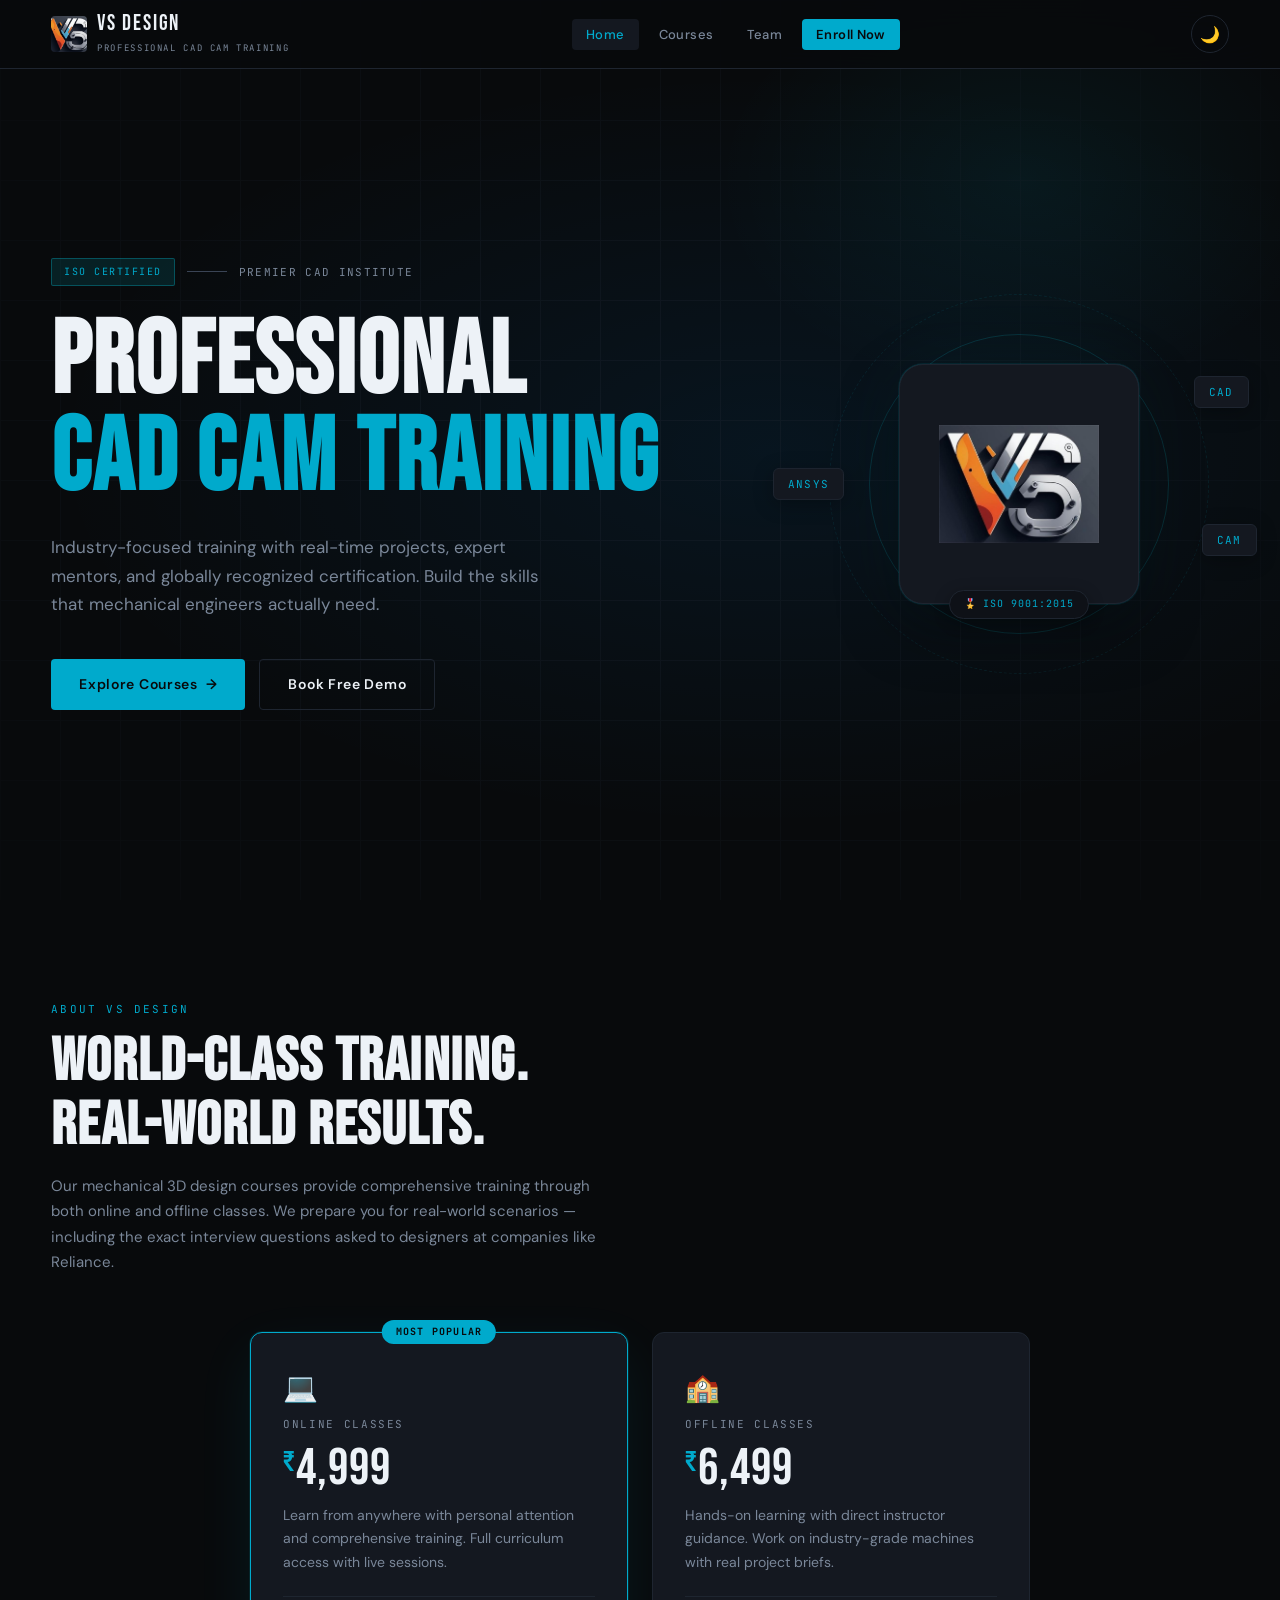
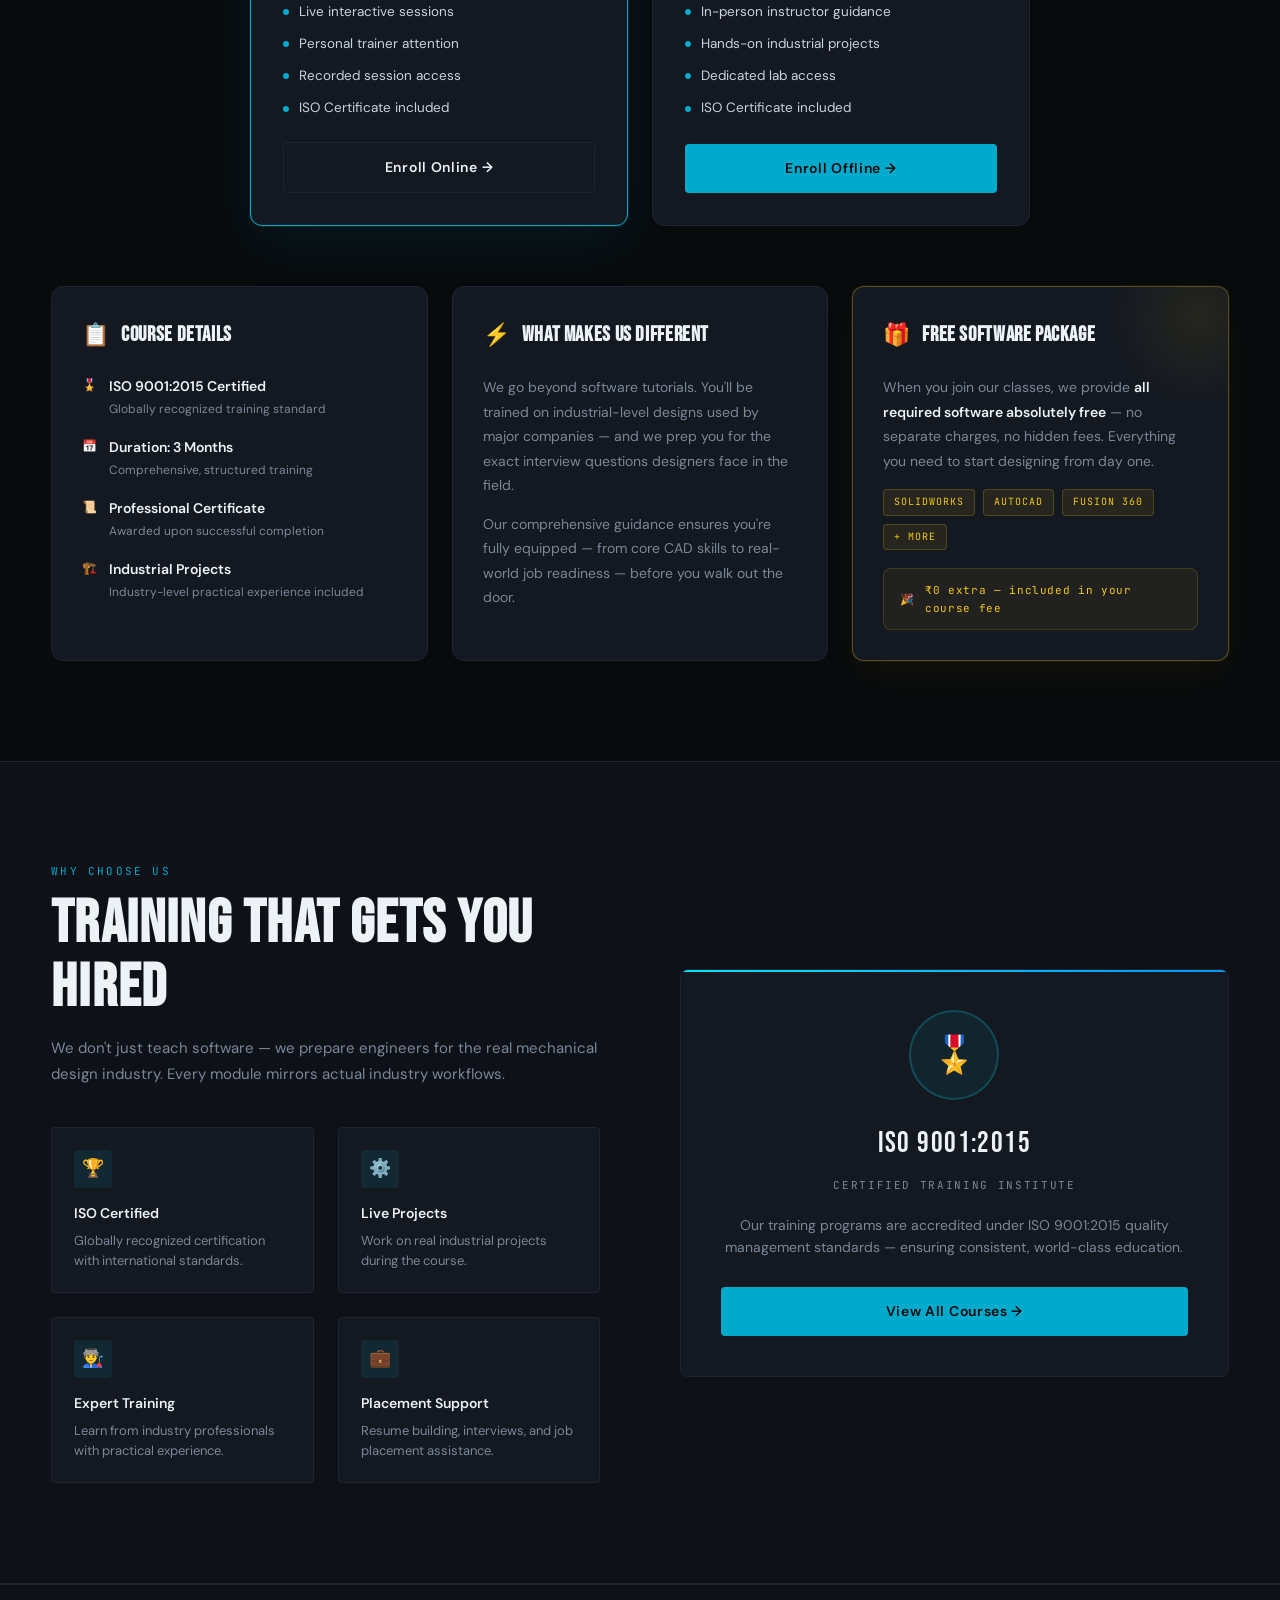
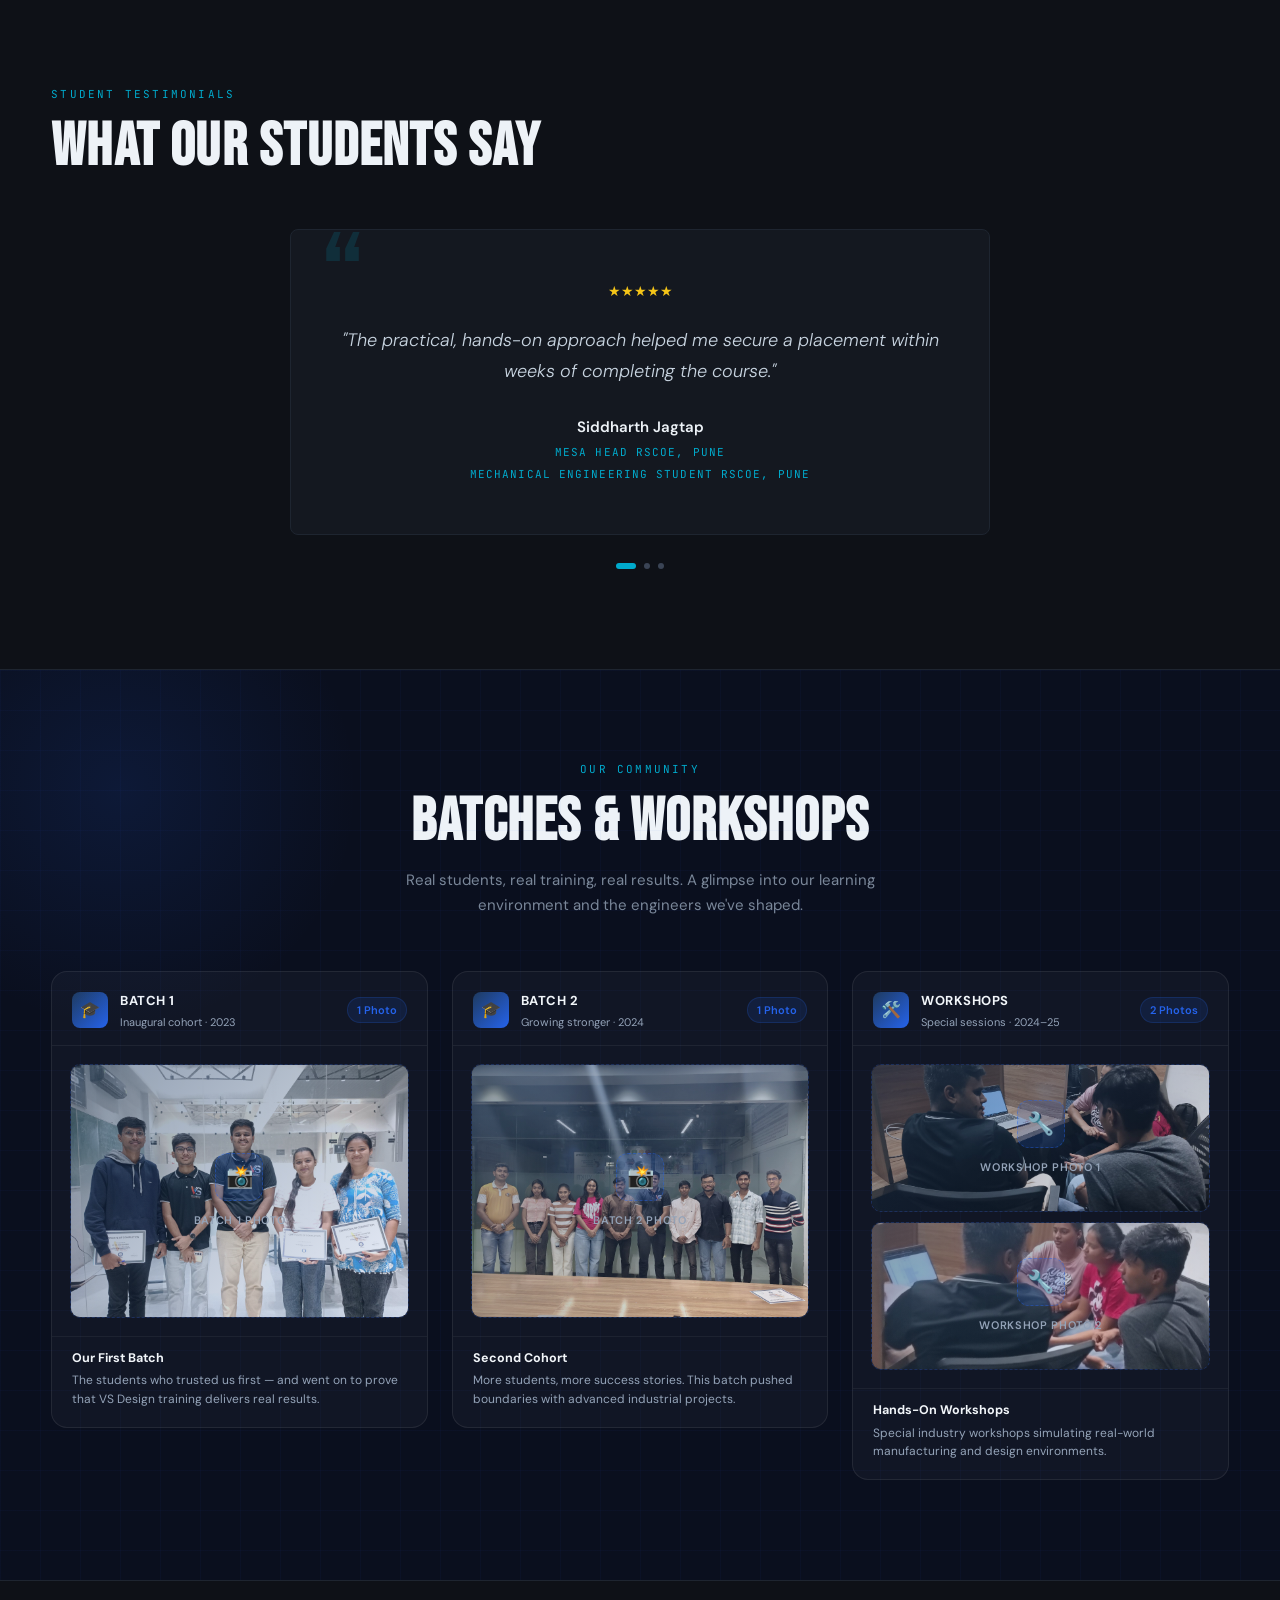
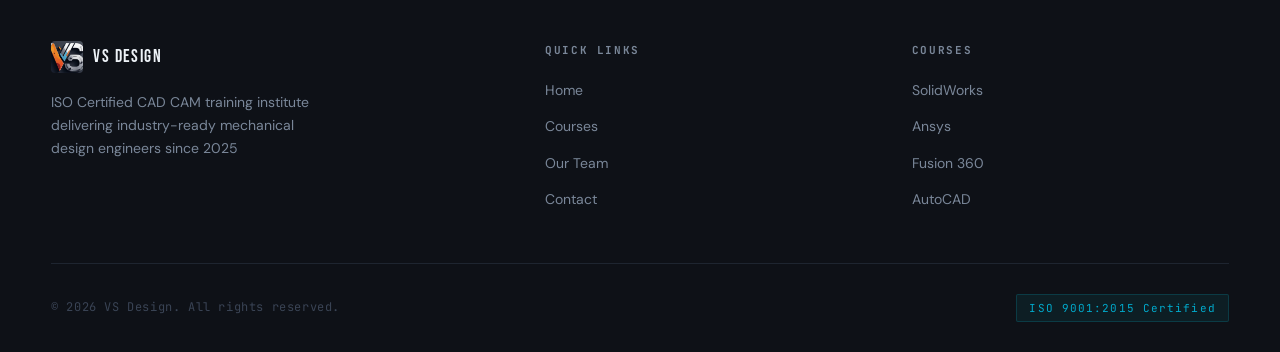
==== commit 8b27376a: "Update index.html" ====
--- a/index.html
+++ b/index.html
@@ -673,7 +673,7 @@
           <div class="logo-mark" style="display:none;width:32px;height:32px;font-size:15px;">VS</div>
           <div><span class="logo-text" style="font-size:18px;">VS DESIGN</span></div>
         </div>
-        <p>ISO Certified CAD CAM training institute delivering industry-ready mechanical design engineers since 2014.</p>
+        <p>ISO Certified CAD CAM training institute delivering industry-ready mechanical design engineers since 2025</p>
       </div>
       <div class="footer-col">
         <h4>Quick Links</h4>
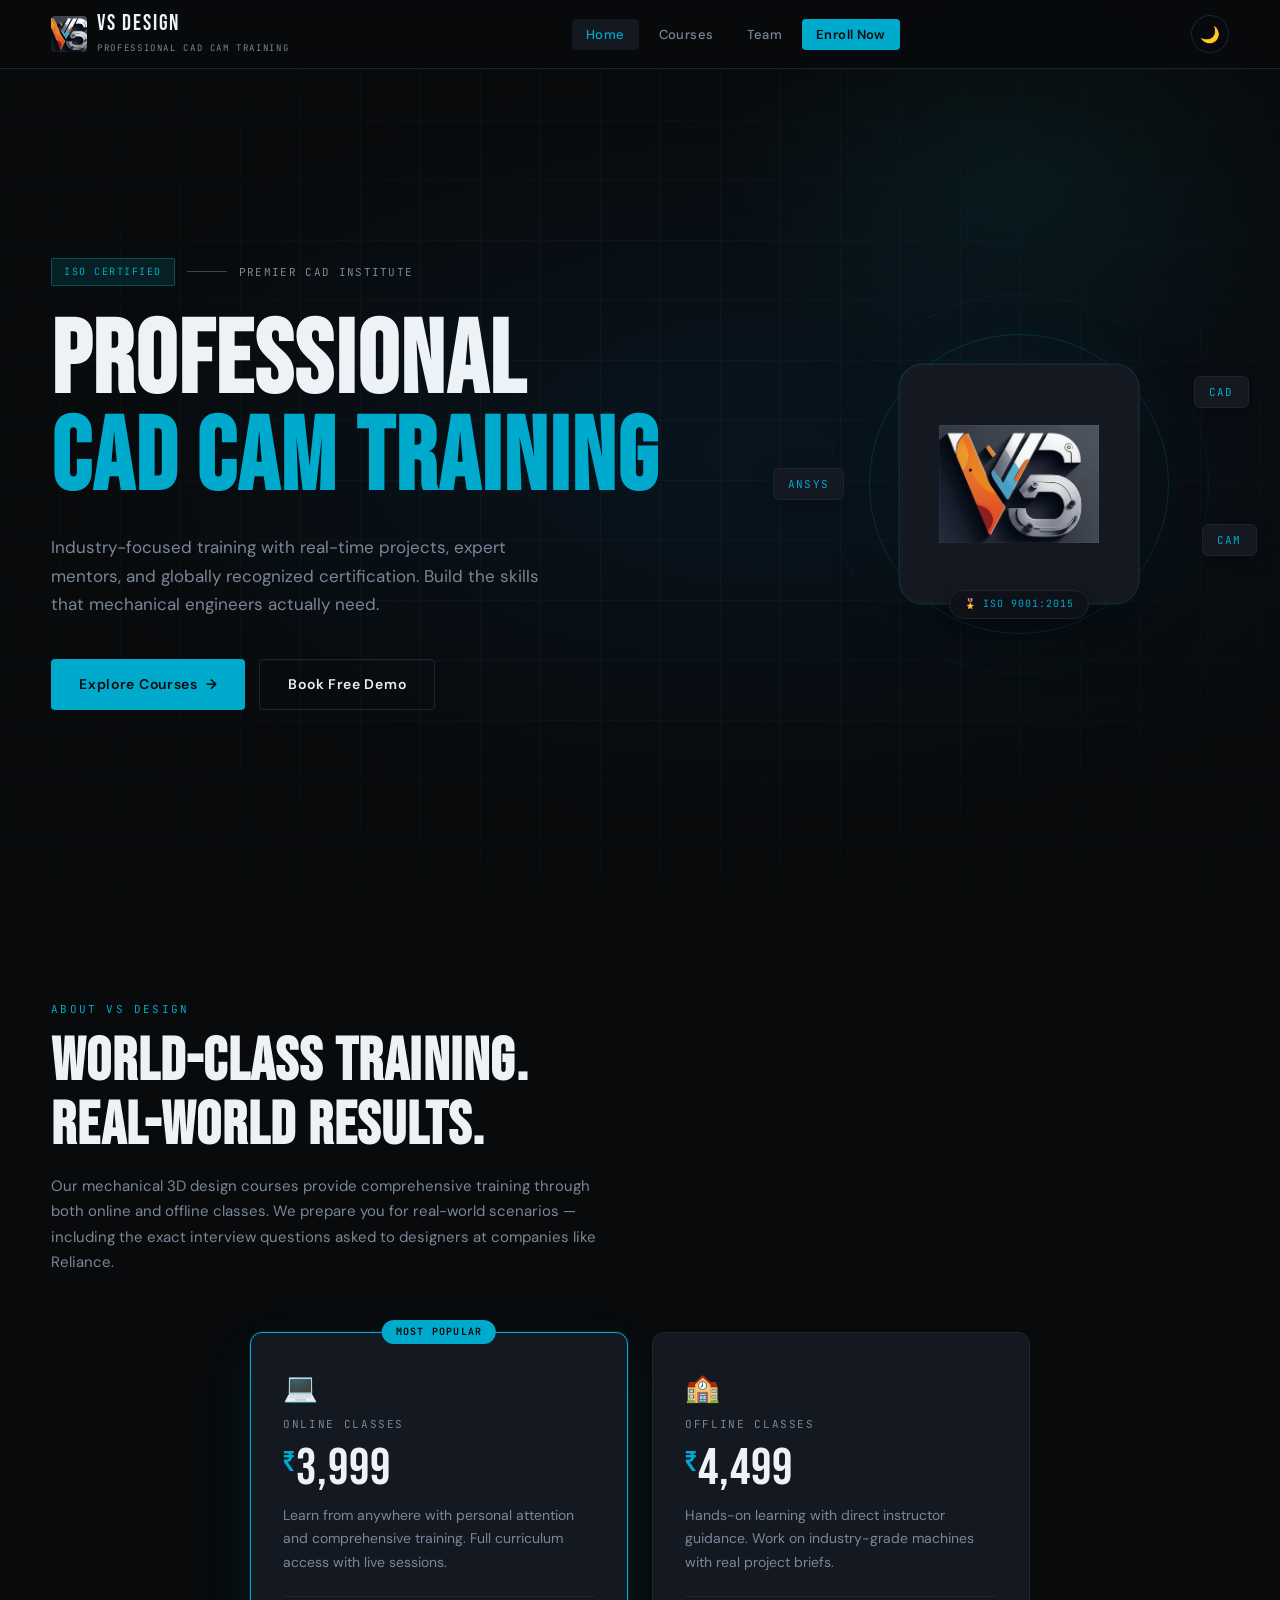
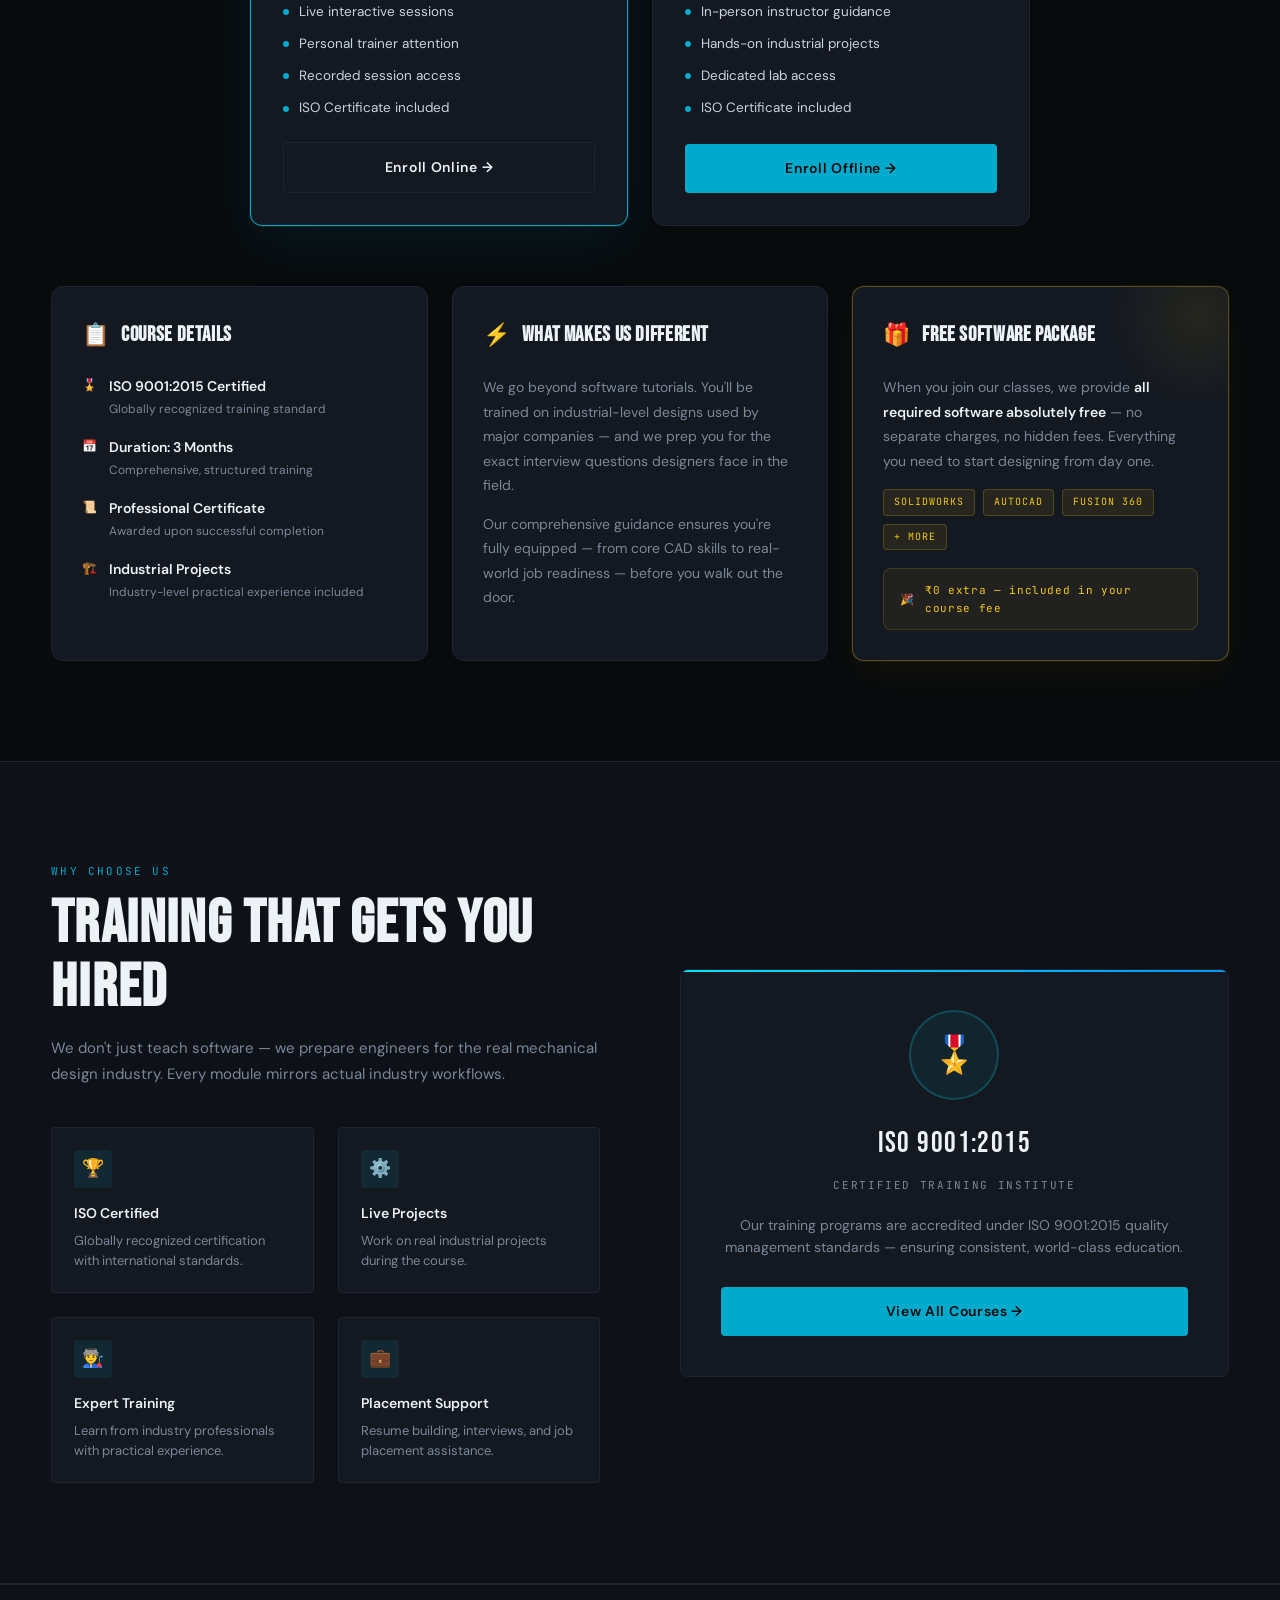
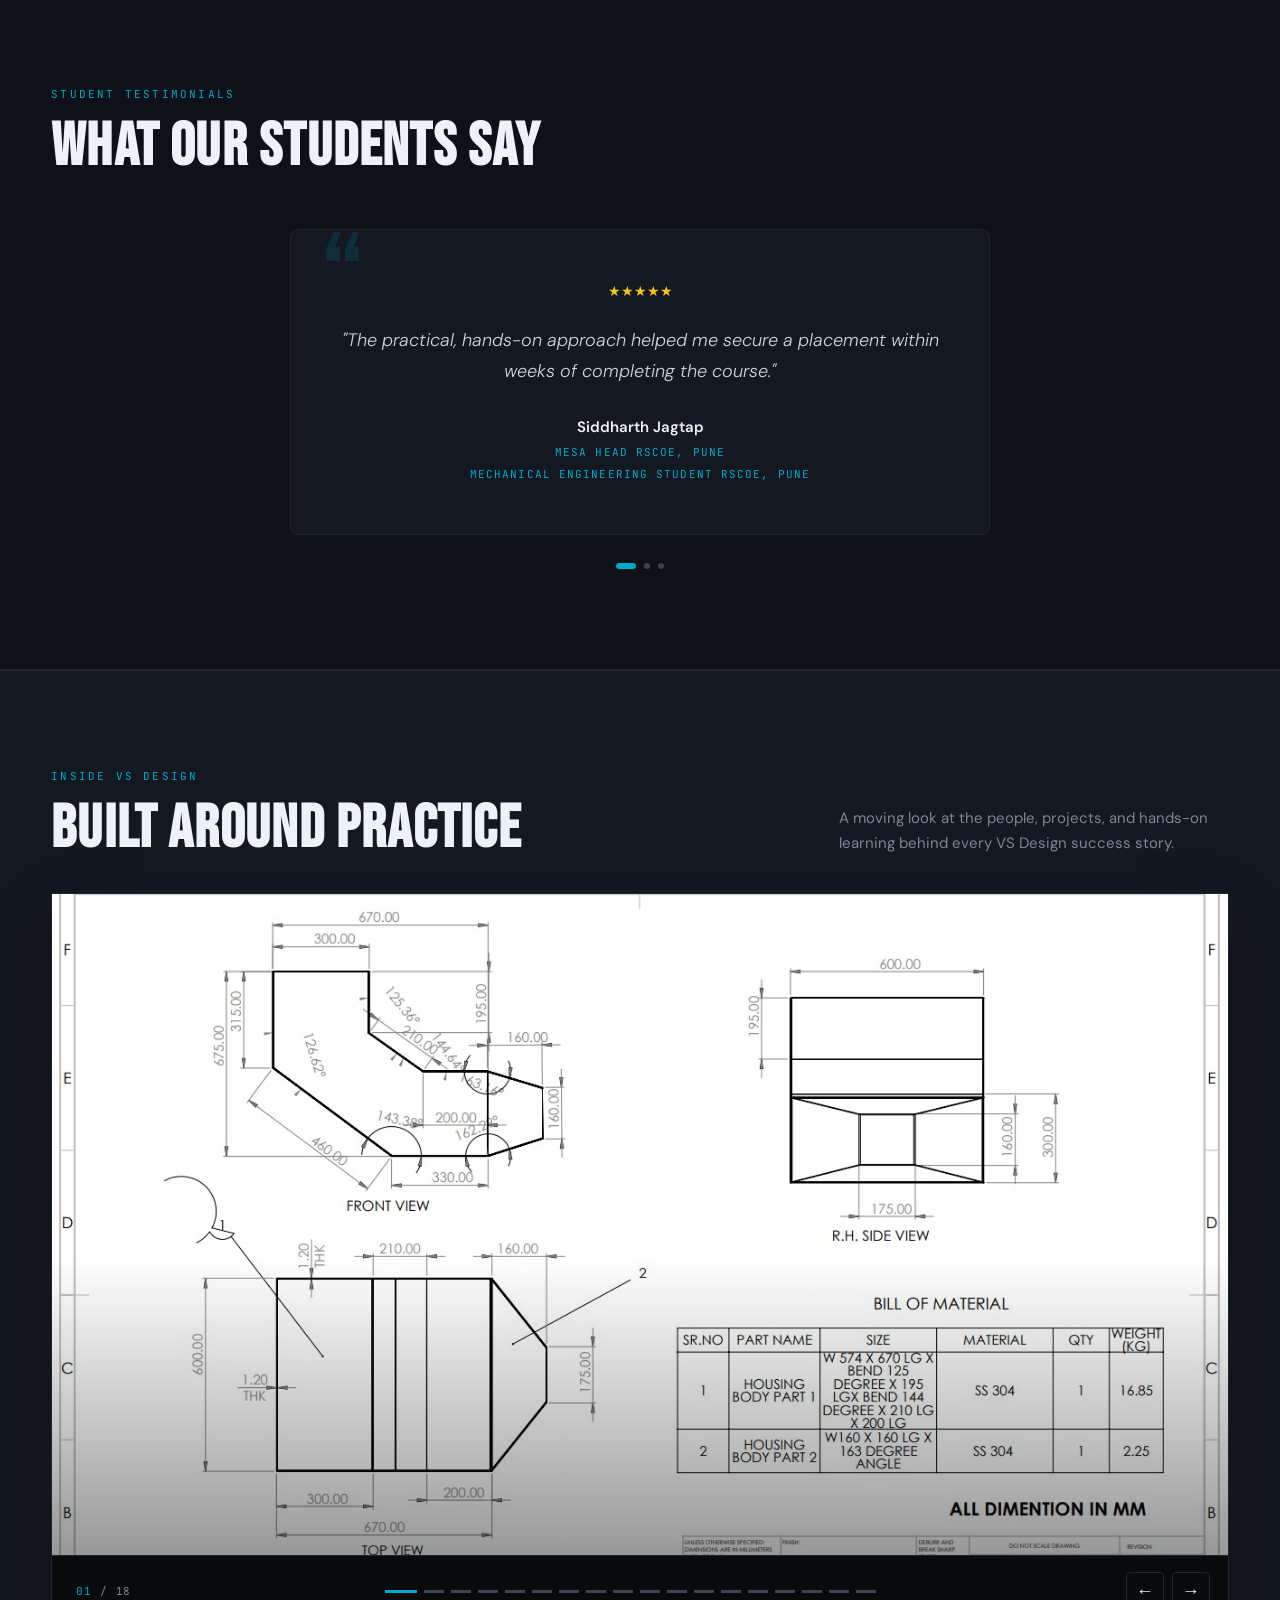
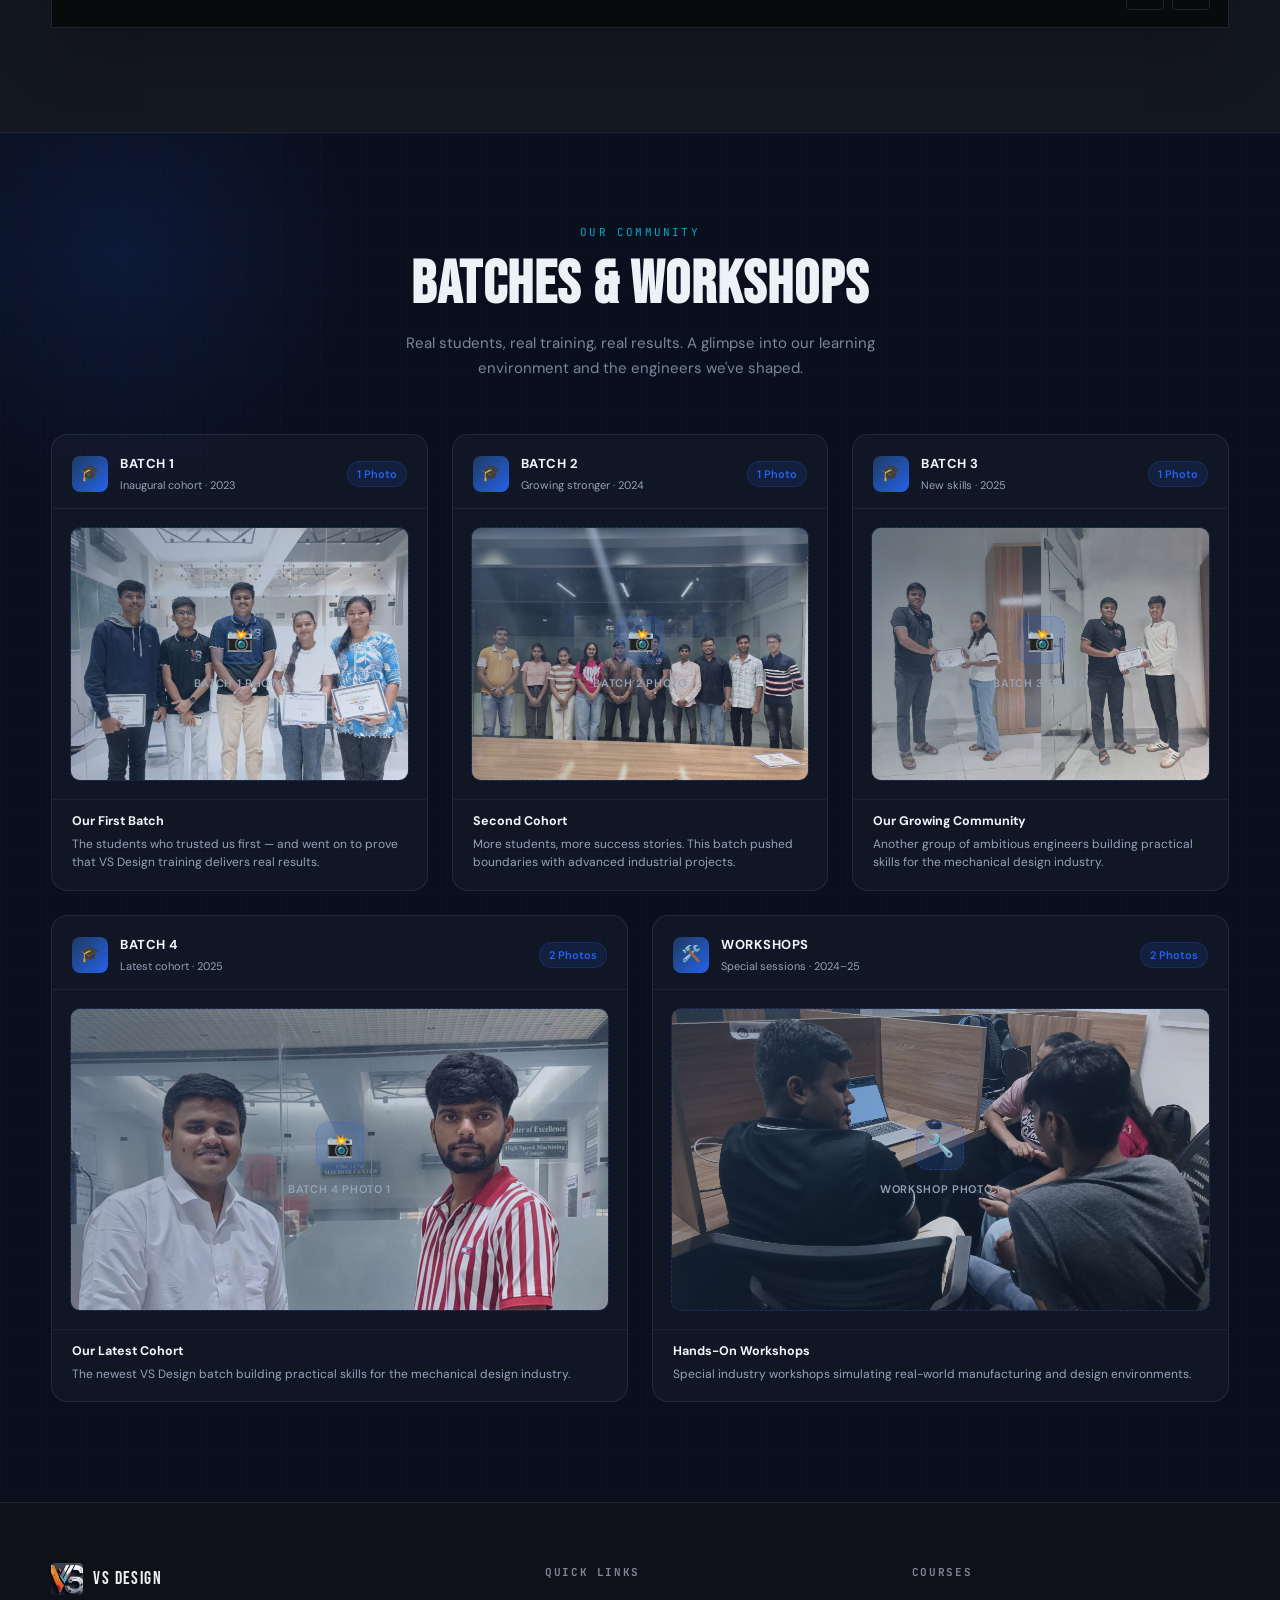
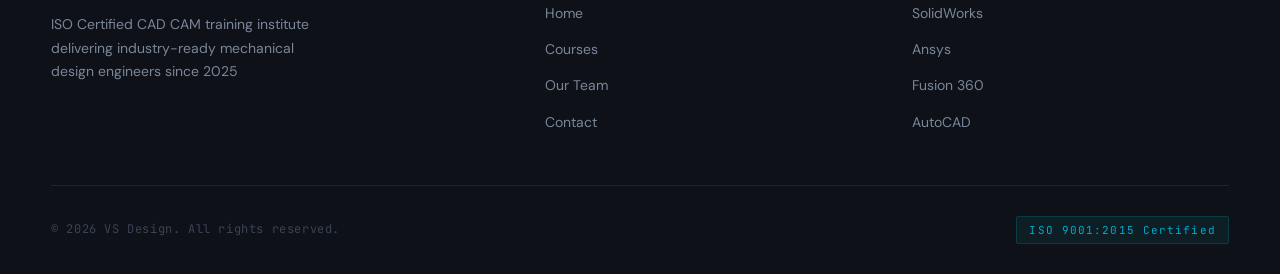
==== commit 00d8ec6b: "commited changes (12 oct)" ====
--- a/index.html
+++ b/index.html
@@ -91,10 +91,13 @@
     /* ─── Horizontal 3-column track ─── */
     .gallery-track {
       display: grid;
-      grid-template-columns: 1fr 1fr 1fr;
+      grid-template-columns: repeat(6, minmax(0, 1fr));
       gap: 24px;
-      align-items: start;
-    }
+      align-items: stretch;
+    }
+
+    .gallery-panel:nth-child(-n + 3) { grid-column: span 2; }
+    .gallery-panel:nth-child(n + 4) { grid-column: span 3; }
 
     /* ─── Each column panel ─── */
     .gallery-panel {
@@ -208,11 +211,15 @@
       gap: 10px;
     }
 
+    .gallery-panel:nth-child(n + 4) .gallery-double-slots {
+      flex-direction: row;
+    }
+
     .gallery-double-slot {
       border-radius: 10px;
       overflow: hidden;
       position: relative;
-      aspect-ratio: 16/7;
+      aspect-ratio: 16/9;
       background: var(--gallery-card-bg-slot);
       border: 1.5px dashed rgba(37,99,235,0.25);
       transition: background 0.3s ease;
@@ -228,6 +235,40 @@
 
     .gallery-panel:hover .gallery-double-slot img {
       transform: scale(1.04);
+    }
+
+    /* ─── One-photo-at-a-time gallery slideshow ─── */
+    .gallery-slideshow {
+      margin: 18px;
+      position: relative;
+      overflow: hidden;
+      aspect-ratio: 16/9;
+      border-radius: 10px;
+      background: var(--gallery-card-bg-slot);
+      border: 1.5px dashed rgba(37,99,235,0.25);
+    }
+
+    .gallery-slideshow-track {
+      display: flex;
+      height: 100%;
+      transition: transform 0.65s ease;
+    }
+
+    .gallery-slideshow-slide {
+      position: relative;
+      flex: 0 0 100%;
+      min-width: 0;
+    }
+
+    .gallery-slideshow-slide img {
+      width: 100%;
+      height: 100%;
+      object-fit: cover;
+      display: block;
+    }
+
+    @media (prefers-reduced-motion: reduce) {
+      .gallery-slideshow-track { transition: none; }
     }
 
     /* ─── Placeholder (when no real image loaded) ─── */
@@ -290,14 +331,12 @@
     }
 
     /* ─── Responsive ─── */
-    @media (max-width: 900px) {
+    @media (max-width: 1100px) {
       .gallery-track {
         grid-template-columns: 1fr 1fr;
         gap: 18px;
       }
-      .gallery-panel:last-child {
-        grid-column: 1 / -1;
-      }
+      .gallery-panel:nth-child(n) { grid-column: span 1; }
       .gallery-double-slots {
         flex-direction: row;
       }
@@ -309,9 +348,9 @@
 
     @media (max-width: 560px) {
       .gallery-track { grid-template-columns: 1fr; }
-      .gallery-panel:last-child { grid-column: auto; }
+      .gallery-panel:nth-child(n) { grid-column: span 1; }
       .gallery-double-slots { flex-direction: column; }
-      .gallery-double-slot { aspect-ratio: 16/7; }
+      .gallery-double-slot { aspect-ratio: 16/9; }
     }
   </style>
 </head>
@@ -401,7 +440,7 @@
         <div class="pricing-card-top">
           <div class="pricing-mode-icon">💻</div>
           <div class="pricing-mode">Online Classes</div>
-          <div class="pricing-amount"><span class="pricing-currency">₹</span>4,999</div>
+          <div class="pricing-amount"><span class="pricing-currency">₹</span>3,999</div>
           <p class="pricing-desc">Learn from anywhere with personal attention and comprehensive training. Full curriculum access with live sessions.</p>
         </div>
         <ul class="pricing-perks">
@@ -418,7 +457,7 @@
         <div class="pricing-card-top">
           <div class="pricing-mode-icon">🏫</div>
           <div class="pricing-mode">Offline Classes</div>
-          <div class="pricing-amount"><span class="pricing-currency">₹</span>6,499</div>
+          <div class="pricing-amount"><span class="pricing-currency">₹</span>4,499</div>
           <p class="pricing-desc">Hands-on learning with direct instructor guidance. Work on industry-grade machines with real project briefs.</p>
         </div>
         <ul class="pricing-perks">
@@ -560,12 +599,36 @@
   </div>
 </section>
 
-<!-- ════════════════════════════════════════════════
-     GALLERY — Batches & Workshops
-════════════════════════════════════════════════ -->
+<!-- ─── Image Showcase ─── -->
+<section class="showcase-section" aria-labelledby="showcase-title">
+  <div class="container">
+    <div class="showcase-heading fade-up">
+      <div>
+        <span class="section-label">Inside VS Design</span>
+        <h2 class="section-title" id="showcase-title">Built Around Practice</h2>
+      </div>
+      <p class="section-desc">A moving look at the people, projects, and hands-on learning behind every VS Design success story.</p>
+    </div>
+
+    <div class="showcase-slider fade-up" data-delay="120" tabindex="0" aria-roledescription="carousel" aria-label="VS Design image showcase">
+      <div class="showcase-viewport">
+        <div class="showcase-slides" aria-live="polite"></div>
+      </div>
+      <div class="showcase-controls">
+        <div class="showcase-counter" aria-live="polite"><span class="showcase-current">01</span><span aria-hidden="true"> / </span><span class="showcase-total">18</span></div>
+        <div class="showcase-dots" role="tablist" aria-label="Choose showcase image"></div>
+        <div class="showcase-arrows">
+          <button class="showcase-arrow showcase-prev" type="button" aria-label="Previous image">←</button>
+          <button class="showcase-arrow showcase-next" type="button" aria-label="Next image">→</button>
+        </div>
+      </div>
+    </div>
+  </div>
+</section>
+
+<!-- ─── Batches & Workshops ─── -->
 <section class="gallery-section">
   <div class="container">
-
     <div class="gallery-header fade-up">
       <span class="section-label">Our Community</span>
       <h2 class="section-title">Batches &amp; Workshops</h2>
@@ -575,8 +638,6 @@
     </div>
 
     <div class="gallery-track">
-
-      <!-- ── BATCH 1 ── -->
       <div class="gallery-panel fade-up" data-delay="0">
         <div class="gallery-panel-head">
           <div class="gallery-panel-icon">🎓</div>
@@ -587,8 +648,7 @@
           <span class="gallery-panel-count">1 Photo</span>
         </div>
         <div class="gallery-single-slot">
-          <img src="batch1.jpeg" alt="VS Design Batch 1 Students"
-               onerror="this.style.display='none'; this.nextElementSibling.style.display='flex'">
+          <img src="batch1.jpeg" alt="VS Design Batch 1 Students" onerror="this.style.display='none'; this.nextElementSibling.style.display='flex'">
           <div class="img-placeholder">
             <div class="img-placeholder-icon">📸</div>
             <div class="img-placeholder-text">Batch 1 Photo</div>
@@ -600,7 +660,6 @@
         </div>
       </div>
 
-      <!-- ── BATCH 2 ── -->
       <div class="gallery-panel fade-up" data-delay="120">
         <div class="gallery-panel-head">
           <div class="gallery-panel-icon">🎓</div>
@@ -611,8 +670,7 @@
           <span class="gallery-panel-count">1 Photo</span>
         </div>
         <div class="gallery-single-slot">
-          <img src="batch2.jpeg" alt="VS Design Batch 2 Students"
-               onerror="this.style.display='none'; this.nextElementSibling.style.display='flex'">
+          <img src="batch2.jpeg" alt="VS Design Batch 2 Students" onerror="this.style.display='none'; this.nextElementSibling.style.display='flex'">
           <div class="img-placeholder">
             <div class="img-placeholder-icon">📸</div>
             <div class="img-placeholder-text">Batch 2 Photo</div>
@@ -624,7 +682,67 @@
         </div>
       </div>
 
-      <!-- ── WORKSHOPS ── -->
+      <div class="gallery-panel fade-up" data-delay="240">
+        <div class="gallery-panel-head">
+          <div class="gallery-panel-icon">🎓</div>
+          <div class="gallery-panel-meta">
+            <div class="gallery-panel-title">Batch 3</div>
+            <div class="gallery-panel-sub">New skills · 2025</div>
+          </div>
+          <span class="gallery-panel-count">1 Photo</span>
+        </div>
+        <div class="gallery-single-slot">
+          <img src="assets/batch3/image.jpg" alt="VS Design Batch 3 Students" loading="lazy" onerror="this.style.display='none'; this.nextElementSibling.style.display='flex'">
+          <div class="img-placeholder">
+            <div class="img-placeholder-icon">📸</div>
+            <div class="img-placeholder-text">Batch 3 Photo</div>
+          </div>
+        </div>
+        <div class="gallery-panel-caption">
+          <strong>Our Growing Community</strong>
+          Another group of ambitious engineers building practical skills for the mechanical design industry.
+        </div>
+      </div>
+        <div class="gallery-panel fade-up" data-delay="360">
+        <div class="gallery-panel-head">
+          <div class="gallery-panel-icon">🎓</div>
+          <div class="gallery-panel-meta">
+            <div class="gallery-panel-title">Batch 4</div>
+            <div class="gallery-panel-sub">Latest cohort · 2025</div>
+          </div>
+          <span class="gallery-panel-count">2 Photos</span>
+        </div>
+        <div class="gallery-slideshow" aria-label="Batch 4 photo slideshow">
+          <div class="gallery-slideshow-track">
+          <div class="gallery-slideshow-slide">
+            <img src="assets/batch4/11.jpeg" alt="VS Design Batch 4 students, photo 1" loading="lazy" onerror="this.style.display='none'; this.nextElementSibling.style.display='flex'">
+            <div class="img-placeholder">
+              <div class="img-placeholder-icon">📸</div>
+              <div class="img-placeholder-text">Batch 4 Photo 1</div>
+            </div>
+          </div>
+          <div class="gallery-slideshow-slide">
+            <img src="assets/batch4/12.jpeg" alt="VS Design Batch 4 students, photo 2" loading="lazy" onerror="this.style.display='none'; this.nextElementSibling.style.display='flex'">
+            <div class="img-placeholder">
+              <div class="img-placeholder-icon">📸</div>
+              <div class="img-placeholder-text">Batch 4 Photo 2</div>
+            </div>
+          </div>
+           <div class="gallery-slideshow-slide">
+            <img src="assets/batch4/13.jpeg" alt="VS Design Batch 4 students, photo 2" loading="lazy" onerror="this.style.display='none'; this.nextElementSibling.style.display='flex'">
+            <div class="img-placeholder">
+              <div class="img-placeholder-icon">📸</div>
+              <div class="img-placeholder-text">Batch 4 Photo 2</div>
+            </div>
+          </div>
+          </div>
+        </div>
+        <div class="gallery-panel-caption">
+          <strong>Our Latest Cohort</strong>
+          The newest VS Design batch building practical skills for the mechanical design industry.
+        </div>
+      </div>
+
       <div class="gallery-panel fade-up" data-delay="240">
         <div class="gallery-panel-head">
           <div class="gallery-panel-icon">🛠️</div>
@@ -634,23 +752,23 @@
           </div>
           <span class="gallery-panel-count">2 Photos</span>
         </div>
-        <div class="gallery-double-slots">
-          <div class="gallery-double-slot">
-            <img src="workshopimg.jpeg" alt="VS Design Workshop Session 1"
-                 onerror="this.style.display='none'; this.nextElementSibling.style.display='flex'">
+        <div class="gallery-slideshow" aria-label="Workshop photo slideshow">
+          <div class="gallery-slideshow-track">
+          <div class="gallery-slideshow-slide">
+            <img src="workshopimg.jpeg" alt="VS Design Workshop Session 1" onerror="this.style.display='none'; this.nextElementSibling.style.display='flex'">
             <div class="img-placeholder">
               <div class="img-placeholder-icon">🔧</div>
               <div class="img-placeholder-text">Workshop Photo 1</div>
             </div>
           </div>
-          <div class="gallery-double-slot">
-            <img src="workshopimg2.jpeg" alt="VS Design Workshop Session 2"
-                 onerror="this.style.display='none'; this.nextElementSibling.style.display='flex'">
+          <div class="gallery-slideshow-slide">
+            <img src="workshopimg2.jpeg" alt="VS Design Workshop Session 2" onerror="this.style.display='none'; this.nextElementSibling.style.display='flex'">
             <div class="img-placeholder">
               <div class="img-placeholder-icon">🔧</div>
               <div class="img-placeholder-text">Workshop Photo 2</div>
             </div>
           </div>
+          </div>
         </div>
         <div class="gallery-panel-caption">
           <strong>Hands-On Workshops</strong>
@@ -658,10 +776,10 @@
         </div>
       </div>
 
-    </div><!-- /gallery-track -->
-
-  </div><!-- /container -->
-</section><!-- /gallery-section -->
+    
+    </div>
+  </div>
+</section>
 
 <!-- ─── Footer ─── -->
 <footer>
--- a/css/style.css
+++ b/css/style.css
@@ -2067,6 +2067,165 @@
   transform: none;
 }
 
+/* ─── Image Showcase ─── */
+.showcase-section {
+  padding: 96px 0 104px;
+  background: var(--surface);
+  border-top: 1px solid var(--border);
+  border-bottom: 1px solid var(--border);
+  overflow: hidden;
+}
+
+.showcase-heading {
+  display: flex;
+  align-items: flex-end;
+  justify-content: space-between;
+  gap: 40px;
+  margin-bottom: 32px;
+}
+
+.showcase-heading .section-desc {
+  max-width: 390px;
+  margin-bottom: 4px;
+}
+
+.showcase-slider {
+  border: 1px solid var(--border);
+  background: var(--black);
+  box-shadow: 0 24px 60px rgba(0, 0, 0, 0.22);
+  outline: none;
+}
+
+.showcase-slider:focus-visible {
+  box-shadow: 0 0 0 2px var(--accent), 0 24px 60px rgba(0, 0, 0, 0.22);
+}
+
+.showcase-viewport {
+  position: relative;
+  aspect-ratio: 16 / 9;
+  overflow: hidden;
+  background: var(--dark);
+}
+
+.showcase-slides {
+  display: flex;
+  height: 100%;
+  transition: transform 0.75s cubic-bezier(0.22, 0.61, 0.36, 1);
+  will-change: transform;
+}
+
+.showcase-slide {
+  position: relative;
+  flex: 0 0 100%;
+  min-width: 0;
+  height: 100%;
+}
+
+.showcase-slide::after {
+  content: '';
+  position: absolute;
+  inset: 0;
+  background: linear-gradient(180deg, transparent 55%, rgba(8, 10, 12, 0.42));
+  pointer-events: none;
+}
+
+.showcase-slide img {
+  width: 100%;
+  height: 100%;
+  object-fit: cover;
+  object-position: center;
+}
+
+.showcase-controls {
+  display: flex;
+  align-items: center;
+  gap: 24px;
+  min-height: 72px;
+  padding: 14px 18px 14px 24px;
+  border-top: 1px solid var(--border);
+}
+
+.showcase-counter {
+  min-width: 58px;
+  color: var(--text-dim);
+  font-family: var(--font-mono);
+  font-size: 11px;
+  letter-spacing: 0.08em;
+}
+
+.showcase-current { color: var(--accent); }
+
+.showcase-dots {
+  display: flex;
+  justify-content: center;
+  gap: 7px;
+  flex: 1;
+  flex-wrap: wrap;
+}
+
+.showcase-dot {
+  width: 20px;
+  height: 3px;
+  padding: 0;
+  border: 0;
+  border-radius: 0;
+  background: var(--muted);
+  cursor: pointer;
+  transition: width var(--transition), background var(--transition);
+}
+
+.showcase-dot:hover,
+.showcase-dot.active {
+  width: 32px;
+  background: var(--accent);
+}
+
+.showcase-dot:focus-visible,
+.showcase-arrow:focus-visible {
+  outline: 2px solid var(--accent);
+  outline-offset: 4px;
+}
+
+.showcase-arrows {
+  display: flex;
+  gap: 8px;
+}
+
+.showcase-arrow {
+  width: 38px;
+  height: 38px;
+  border: 1px solid var(--border);
+  border-radius: var(--radius);
+  background: transparent;
+  color: var(--white);
+  cursor: pointer;
+  font-size: 18px;
+  line-height: 1;
+  transition: var(--transition);
+}
+
+.showcase-arrow:hover {
+  border-color: var(--accent);
+  color: var(--accent);
+}
+
+@media (max-width: 600px) {
+  .showcase-section { padding: 72px 0 80px; }
+  .showcase-heading { display: block; margin-bottom: 24px; }
+  .showcase-heading .section-desc { margin-top: 16px; }
+  .showcase-controls { gap: 12px; padding: 12px; }
+  .showcase-counter { min-width: 46px; font-size: 10px; }
+  .showcase-dots { gap: 4px; }
+  .showcase-dot { width: 10px; }
+  .showcase-dot:hover, .showcase-dot.active { width: 20px; }
+  .showcase-arrow { width: 36px; height: 36px; }
+}
+
+@media (prefers-reduced-motion: reduce) {
+  .showcase-slides { transition: none; }
+  .showcase-dot, .showcase-arrow { transition: none; }
+}
+
 /* ─── Responsive ─── */
 @media (max-width: 900px) {
   .hero-layout { grid-template-columns: 1fr; gap: 50px; }
